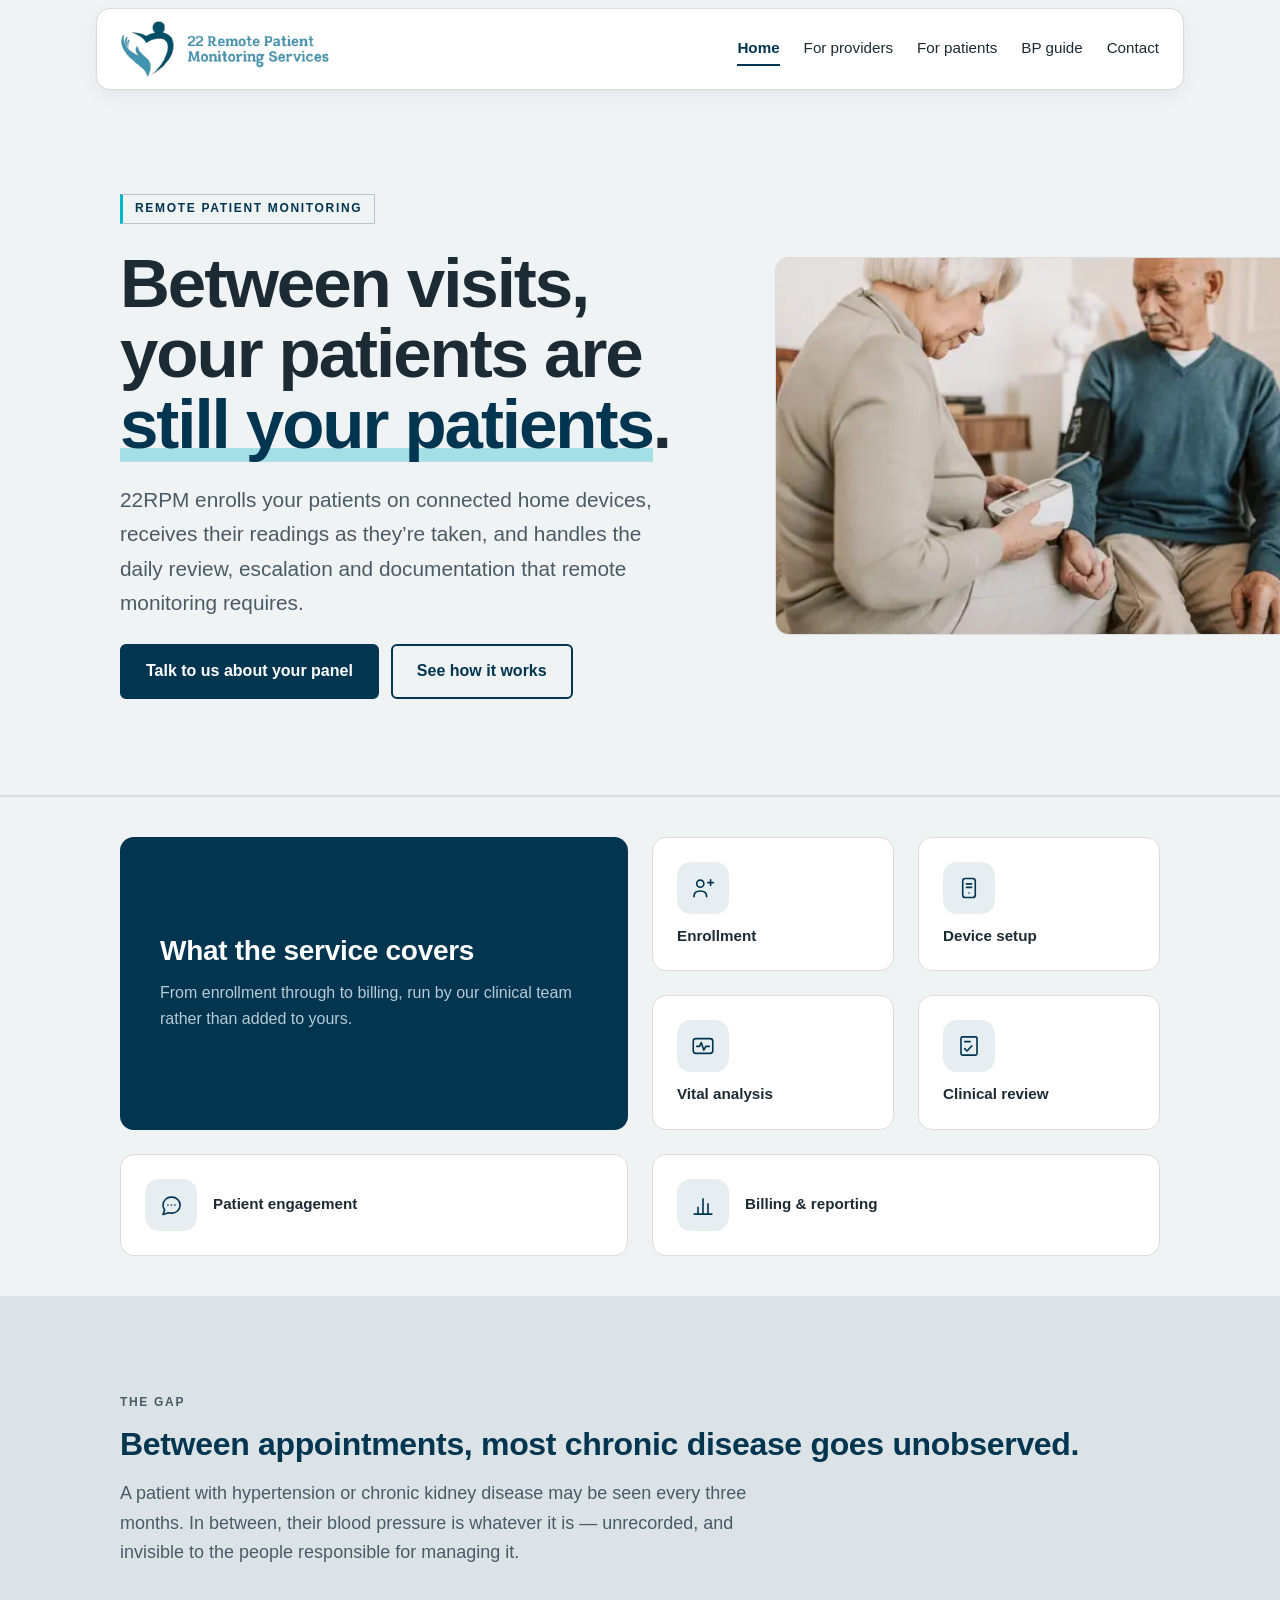
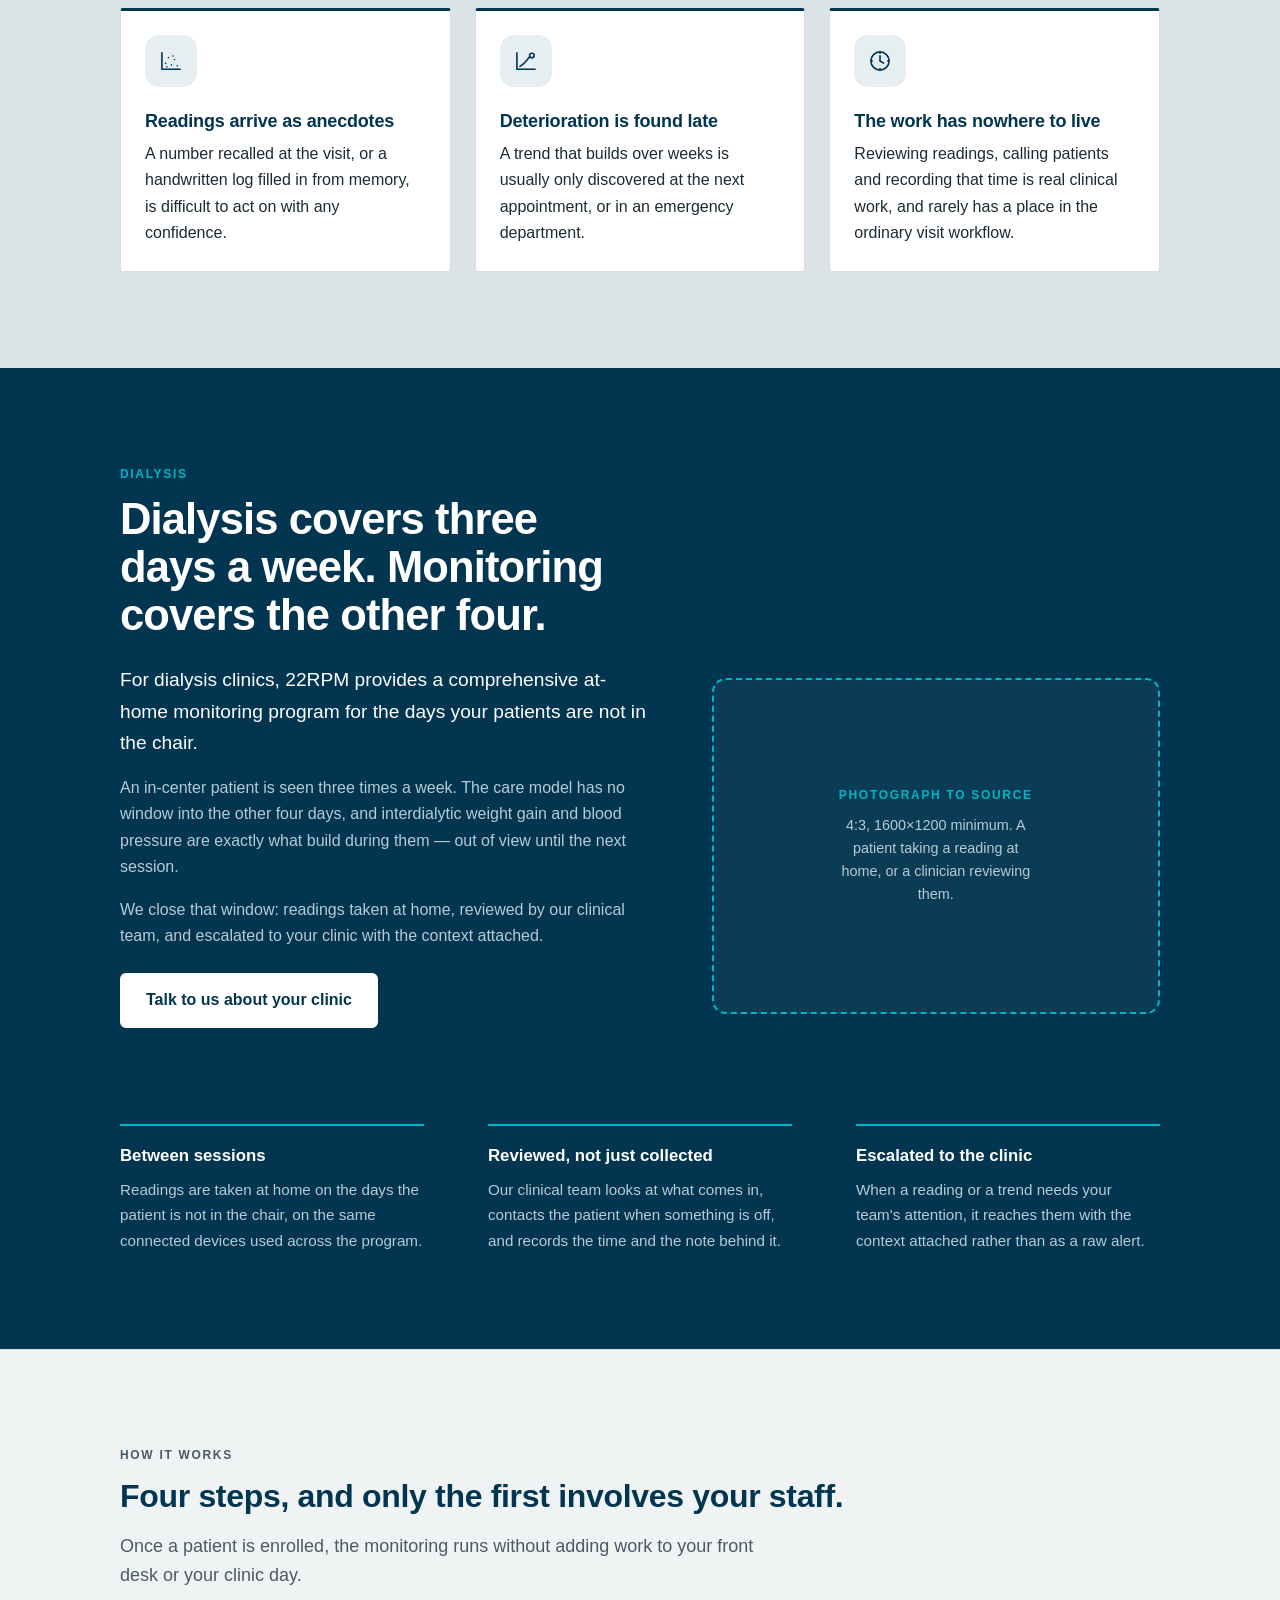
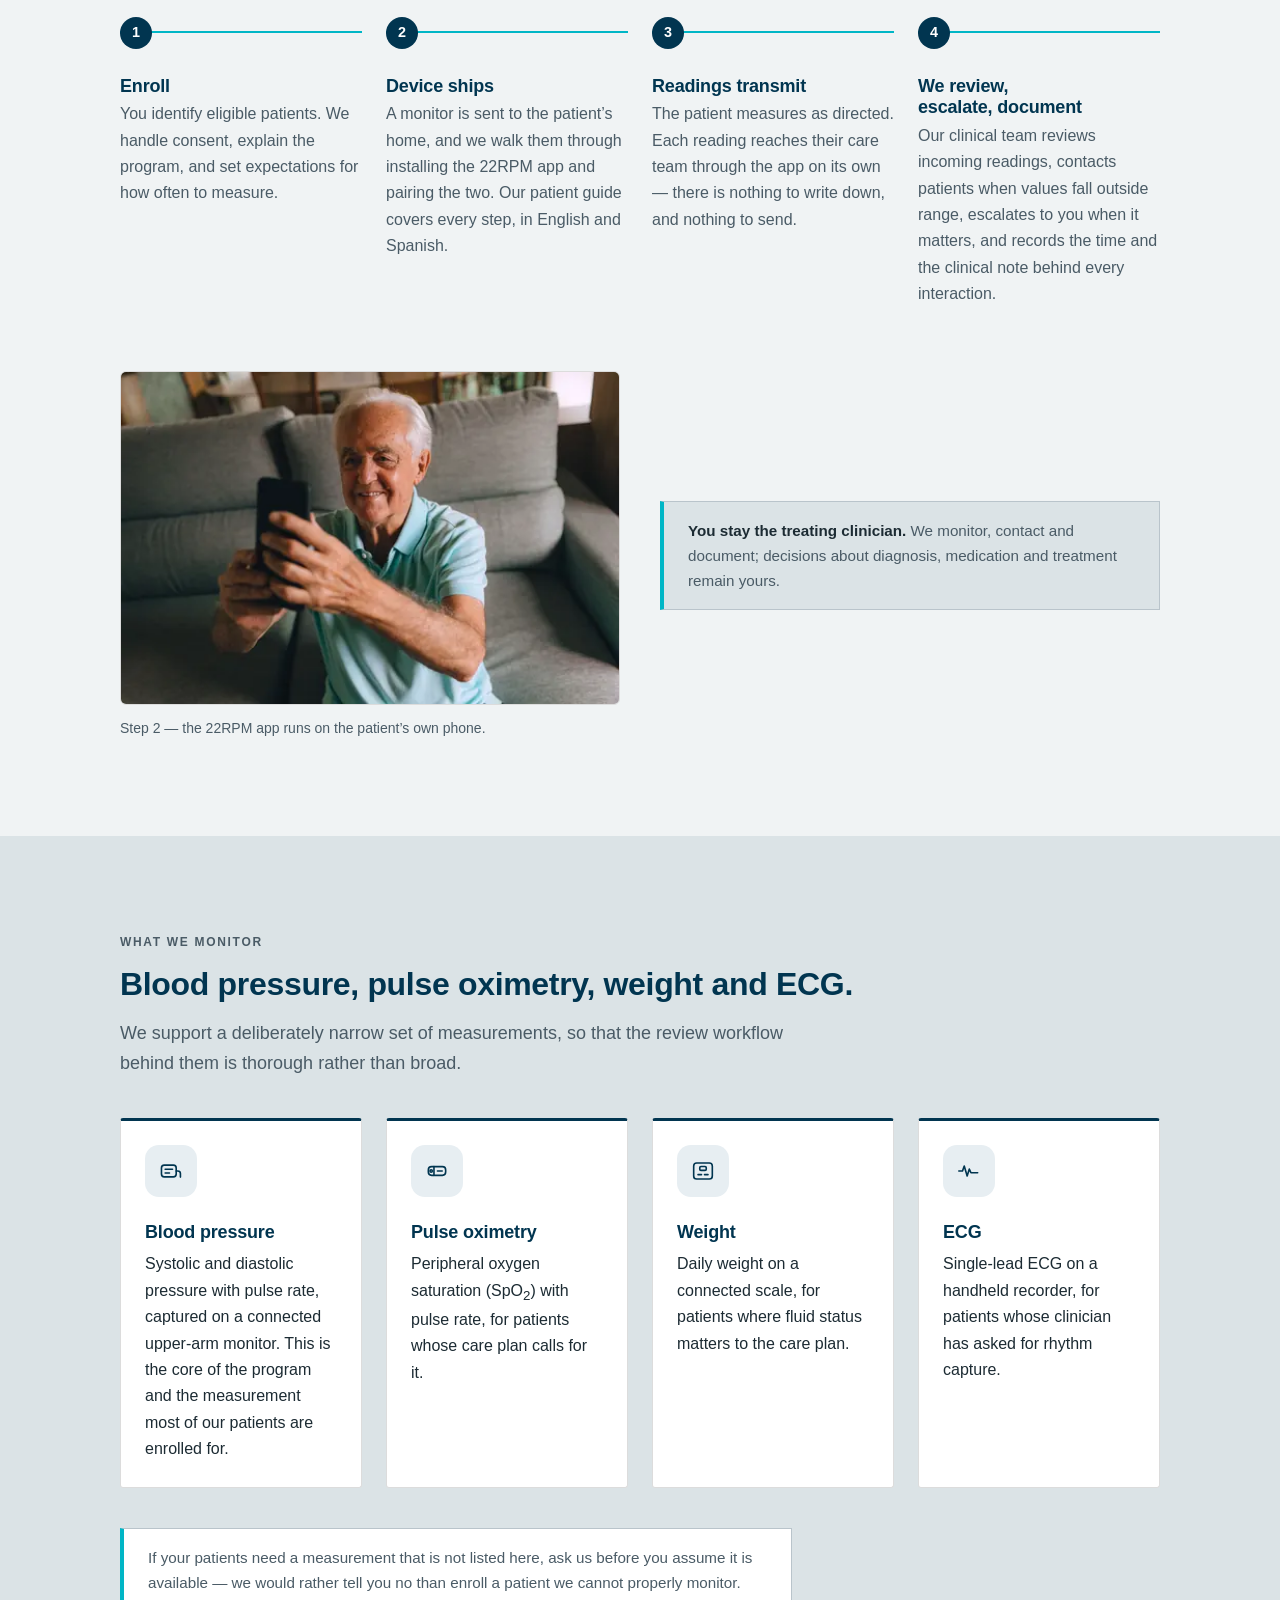
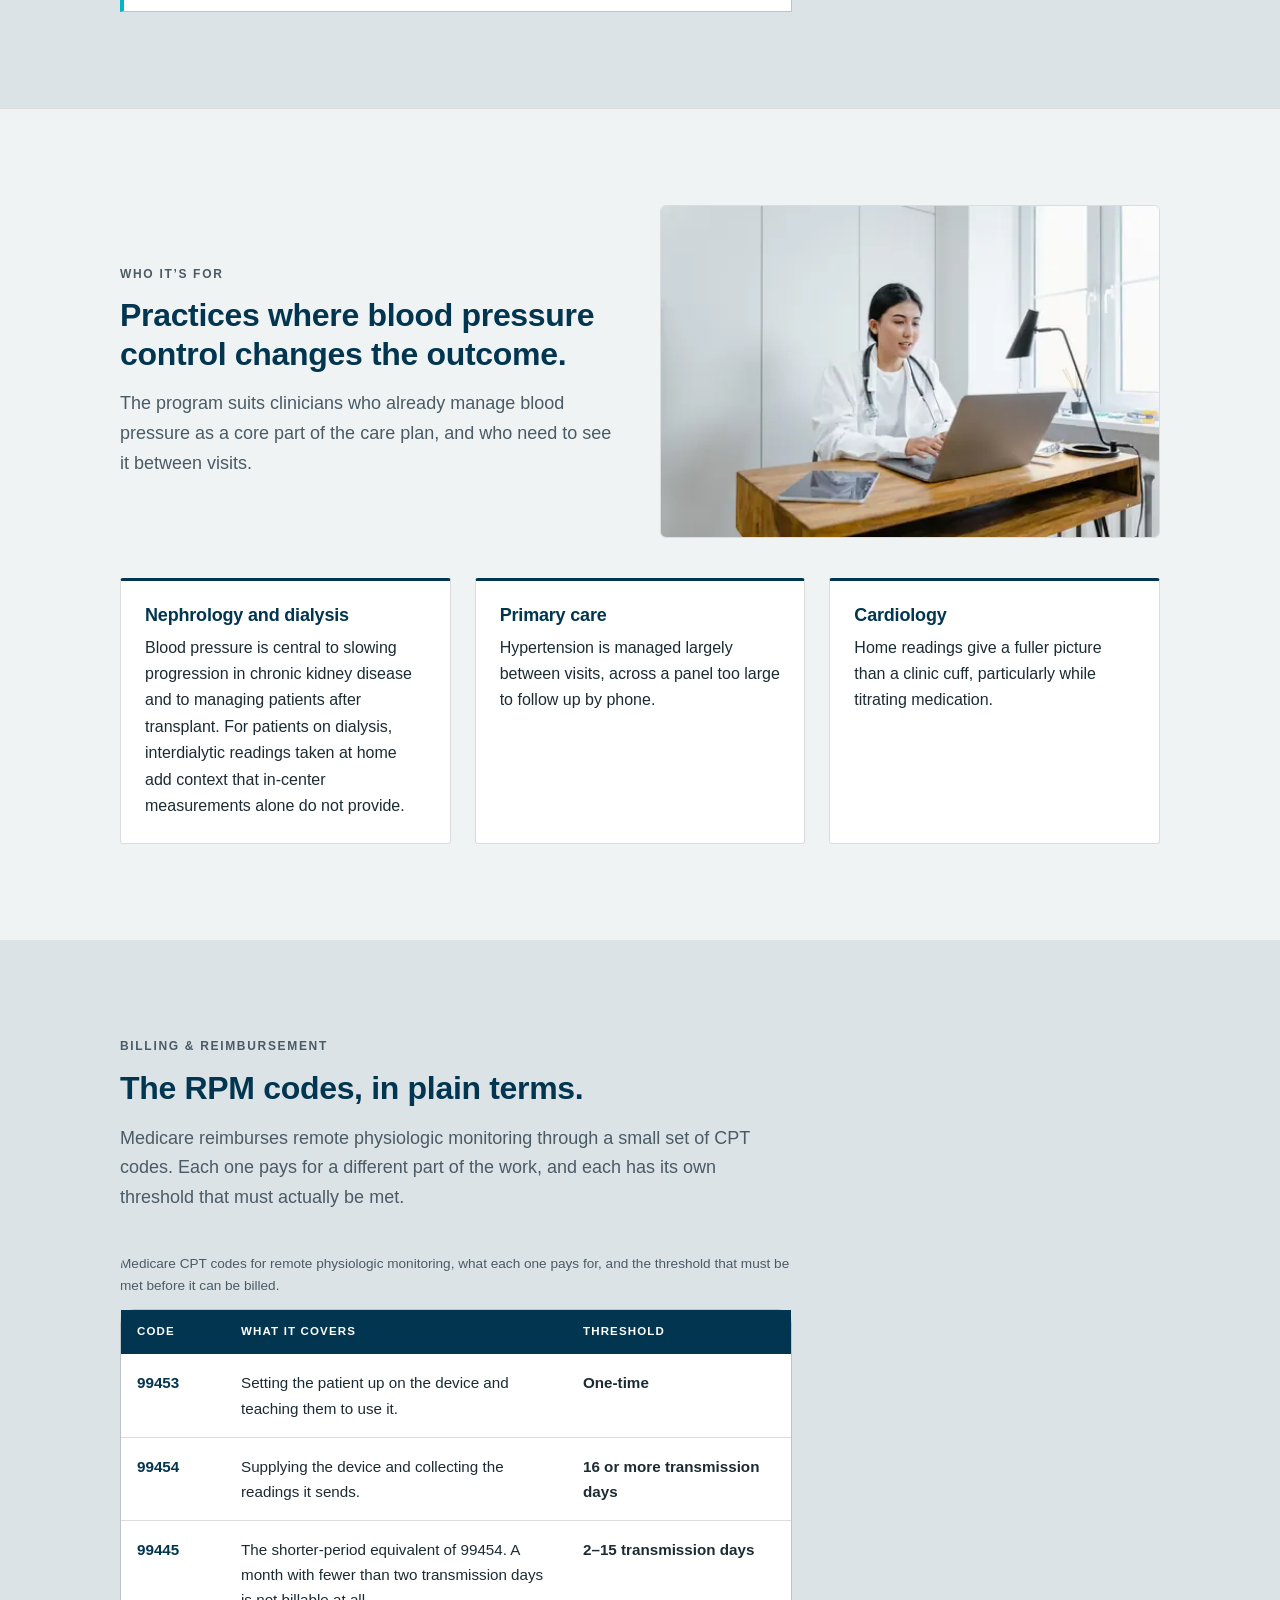
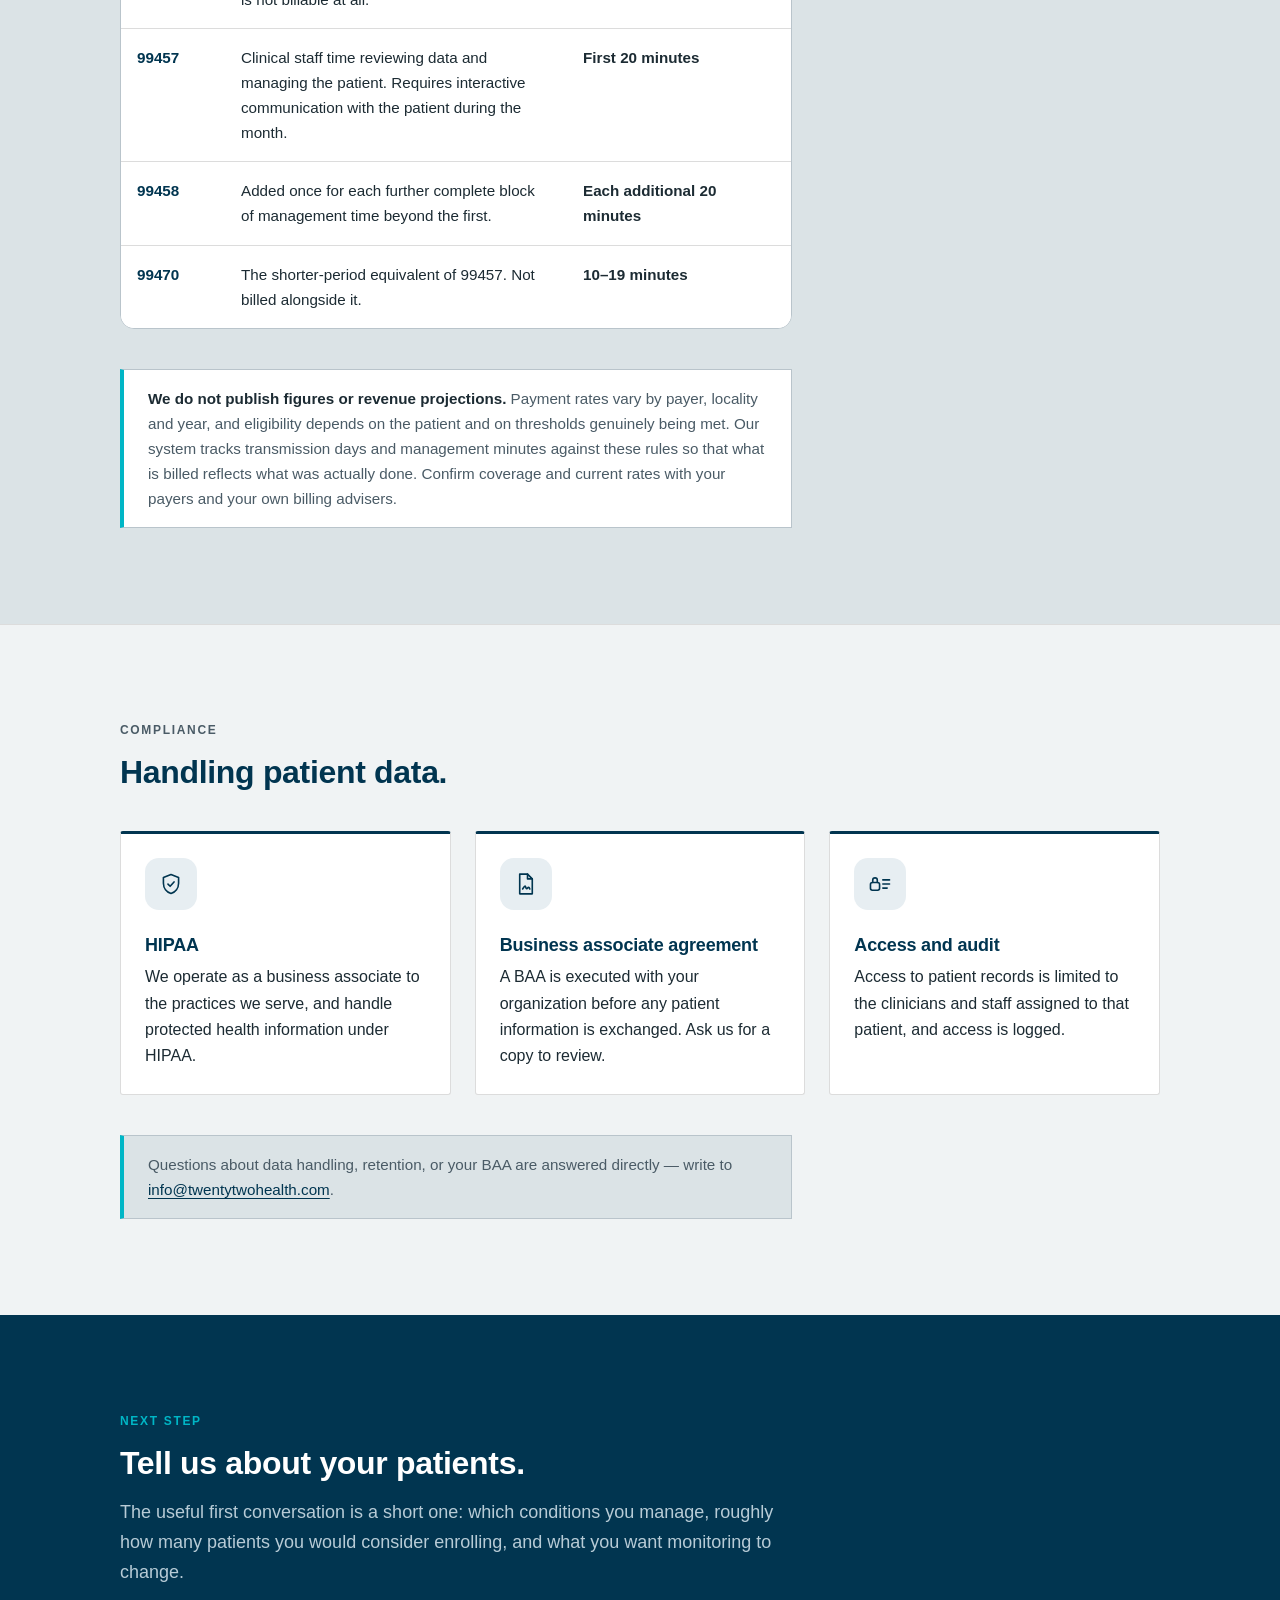
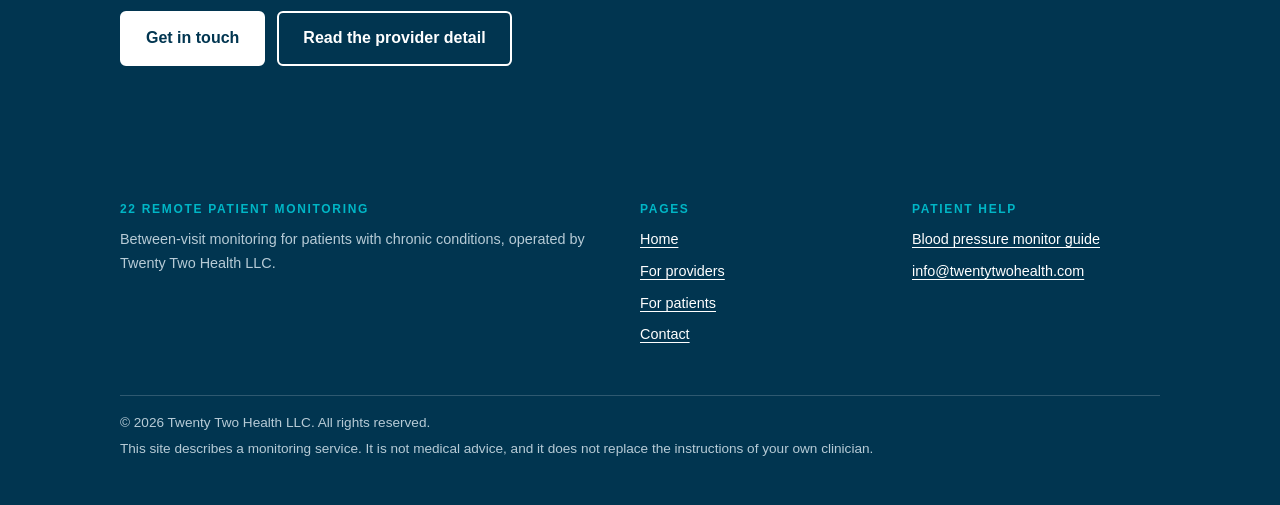
==== index.html @ 0a4fd10e "New hero, highlighted phrase, dialysis section, billing table outline" ====
<!doctype html>
<html lang="en">
  <head>
    <meta charset="utf-8" />
    <meta name="viewport" content="width=device-width, initial-scale=1" />
    <title>22 Remote Patient Monitoring — Between-visit monitoring for chronic conditions</title>
    <meta
      name="description"
      content="Between-visit blood pressure and pulse oximetry monitoring for patients with chronic conditions, with a clinical team that reviews, escalates and documents."
    />
    <link rel="canonical" href="https://twentytwohealth.com/" />

    <meta property="og:type" content="website" />
    <meta property="og:site_name" content="22 Remote Patient Monitoring" />
    <meta property="og:title" content="22 Remote Patient Monitoring" />
    <meta
      property="og:description"
      content="Between-visit monitoring for patients with chronic conditions — connected devices, automatic transmission, and a clinical team that reviews, escalates and documents."
    />
    <meta property="og:url" content="https://twentytwohealth.com/" />
    <meta property="og:image" content="https://twentytwohealth.com/assets/og-image.png" />
    <meta property="og:image:width" content="1200" />
    <meta property="og:image:height" content="630" />
    <meta
      property="og:image:alt"
      content="22 Remote Patient Monitoring Services logo: a heart formed by an open hand and a human figure."
    />
    <meta name="twitter:card" content="summary_large_image" />

    <link rel="icon" href="/assets/favicon.ico" sizes="any" />
    <link rel="icon" type="image/png" href="/assets/favicon-32.png" sizes="32x32" />
    <link rel="apple-touch-icon" href="/assets/favicon-180.png" />
    <link rel="stylesheet" href="/assets/brand.css" />
    <link rel="stylesheet" href="/assets/site.css?v=16" />
  </head>
  <body>
    <a class="skip-link" href="#main">Skip to main content</a>

    <header class="site-header">
      <div class="container site-header__inner">
        <a class="site-logo" href="/">
          <img
            src="/assets/logo-lockup.png"
            width="563"
            height="151"
            alt="22 Remote Patient Monitoring Services"
          />
        </a>
        <button class="nav-toggle" type="button" aria-expanded="false"
                aria-controls="site-nav">
          <span class="nav-toggle__bars" aria-hidden="true"></span>
          <span>Menu</span>
        </button>
        <nav class="site-nav" id="site-nav" aria-label="Primary">
          <ul>
            <li><a href="/" aria-current="page">Home</a></li>
            <li><a href="/for-providers.html">For providers</a></li>
            <li><a href="/for-patients.html">For patients</a></li>
            <li><a href="/bp-guide/">BP guide</a></li>
            <li><a href="/contact.html">Contact</a></li>
          </ul>
        </nav>
      </div>
    </header>

    <main id="main">
      <!-- 1 — HERO -->
      <section class="hero">
        <div class="container">
          <div class="band band--text-first">
            <div class="band__body">
              <p class="hero__eyebrow">Remote patient monitoring</p>
              <h1>
                Between visits, your patients are
                <span class="hl">still your patients</span>.
              </h1>
              <p class="hero__lede">
                22RPM enrolls your patients on connected home devices, receives their
                readings as they&rsquo;re taken, and handles the daily review,
                escalation and documentation that remote monitoring requires.
              </p>
              <div class="btn-row">
                <a class="btn btn--primary" href="/contact.html">Talk to us about your panel</a>
                <a class="btn btn--secondary" href="/for-providers.html">See how it works</a>
              </div>
            </div>
            <figure class="band__media">
              <picture>
                <source
                  type="image/webp"
                  sizes="(min-width: 52em) 30rem, 92vw"
                  srcset="
                    /assets/img/hero-480.webp   480w,
                    /assets/img/hero-720.webp   720w,
                    /assets/img/hero-960.webp   960w,
                    /assets/img/hero-1280.webp 1280w
                  "
                />
                <img
                  src="/assets/img/hero-960.jpg"
                  sizes="(min-width: 52em) 30rem, 92vw"
                  srcset="
                    /assets/img/hero-480.jpg   480w,
                    /assets/img/hero-720.jpg   720w,
                    /assets/img/hero-960.jpg   960w,
                    /assets/img/hero-1280.jpg 1280w
                  "
                  width="1280"
                  height="853"
                  fetchpriority="high"
                  decoding="async"
                  alt="An older woman sits beside an older man in their living room, holding a digital blood pressure monitor and reading the display while he wears the inflated cuff on his upper arm."
                />
              </picture>
            </figure>
          </div>
        </div>
      </section>


      <!-- 1b — WHAT THE SERVICE COVERS -->
      <section class="section section--tight" aria-labelledby="cap-h">
        <div class="container">
          <ul class="feature-grid">
            <li class="feature-panel">
              <h2 id="cap-h">What the service covers</h2>
              <p>
                From enrollment through to billing, run by our clinical team
                rather than added to yours.
              </p>
            </li>
            <li>
              <div class="cap-tile">
                <svg viewBox="0 0 24 24" fill="none" stroke="currentColor"
                     stroke-width="1.5" stroke-linecap="round"
                     stroke-linejoin="round" aria-hidden="true" focusable="false">
                  <circle cx="9.5" cy="8" r="3.3"/><path d="M3.6 20c0-3.4 2.6-5.2 5.9-5.2s5.9 1.8 5.9 5.2"/><path d="M19 4.4v5.2M16.4 7h5.2"/>
                </svg>
                <span>Enrollment</span>
              </div>
            </li>
            <li>
              <div class="cap-tile">
                <svg viewBox="0 0 24 24" fill="none" stroke="currentColor"
                     stroke-width="1.5" stroke-linecap="round"
                     stroke-linejoin="round" aria-hidden="true" focusable="false">
                  <rect x="6.2" y="3.2" width="11.6" height="17.6" rx="2.4"/><path d="M9.6 8.2h4.8M9.6 11.4h4.8"/><path d="M12 16.6h.01"/>
                </svg>
                <span>Device setup</span>
              </div>
            </li>
            <li>
              <div class="cap-tile">
                <svg viewBox="0 0 24 24" fill="none" stroke="currentColor"
                     stroke-width="1.5" stroke-linecap="round"
                     stroke-linejoin="round" aria-hidden="true" focusable="false">
                  <rect x="3" y="5.2" width="18" height="13.6" rx="2.4"/><path d="M6.2 12.4h2.5l1.7-3.6 2.3 7 1.9-3.4h3.2"/>
                </svg>
                <span>Vital analysis</span>
              </div>
            </li>
            <li>
              <div class="cap-tile">
                <svg viewBox="0 0 24 24" fill="none" stroke="currentColor"
                     stroke-width="1.5" stroke-linecap="round"
                     stroke-linejoin="round" aria-hidden="true" focusable="false">
                  <path d="M6 3.6h12a1.4 1.4 0 0 1 1.4 1.4v14a1.4 1.4 0 0 1-1.4 1.4H6a1.4 1.4 0 0 1-1.4-1.4V5A1.4 1.4 0 0 1 6 3.6z"/><path d="M8 8h5"/><path d="M8 14.4l2.2 2.2 4.4-4.8"/>
                </svg>
                <span>Clinical review</span>
              </div>
            </li>
            <li>
              <div class="cap-tile">
                <svg viewBox="0 0 24 24" fill="none" stroke="currentColor"
                     stroke-width="1.5" stroke-linecap="round"
                     stroke-linejoin="round" aria-hidden="true" focusable="false">
                  <path d="M20.4 12.1a7.5 7.5 0 0 1-8 7.4 8.3 8.3 0 0 1-2.5-.4L4.6 20.8l1.5-4.3a7.2 7.2 0 0 1-1.5-4.4 7.5 7.5 0 0 1 8-7.4 7.5 7.5 0 0 1 7.8 7.4z"/><path d="M9.2 12.1h.01M12.4 12.1h.01M15.6 12.1h.01"/>
                </svg>
                <span>Patient engagement</span>
              </div>
            </li>
            <li>
              <div class="cap-tile">
                <svg viewBox="0 0 24 24" fill="none" stroke="currentColor"
                     stroke-width="1.5" stroke-linecap="round"
                     stroke-linejoin="round" aria-hidden="true" focusable="false">
                  <path d="M3.8 20.4h16.4"/><path d="M7.4 20.4v-6.2M12 20.4V6.4M16.6 20.4v-9.4"/>
                </svg>
                <span>Billing &amp; reporting</span>
              </div>
            </li>
          </ul>
        </div>
      </section>

      <!-- 2 — PROBLEM -->
      <section class="section section--sunken">
        <div class="container">
          <p class="section__label">The gap</p>
          <h2>Between appointments, most chronic disease goes unobserved.</h2>
          <p class="lede">
            A patient with hypertension or chronic kidney disease may be seen every
            three months. In between, their blood pressure is whatever it is &mdash;
            unrecorded, and invisible to the people responsible for managing it.
          </p>
          <div class="grid grid--3">
            <div class="card">
              <svg class="card__fig" viewBox="0 0 24 24" fill="none" stroke="currentColor"
                   stroke-width="1.5" stroke-linecap="round" stroke-linejoin="round"
                   aria-hidden="true" focusable="false"><path d="M3.6 4.4v15.2h16.8"/><path d="M7 14.2h.01M9.6 8.8h.01M12.4 15.6h.01M15.2 10.6h.01M17.8 16.4h.01M8.2 17.4h.01M13.8 7.4h.01"/></svg>
              <h3>Readings arrive as anecdotes</h3>
              <p>
                A number recalled at the visit, or a handwritten log filled in from
                memory, is difficult to act on with any confidence.
              </p>
            </div>
            <div class="card">
              <svg class="card__fig" viewBox="0 0 24 24" fill="none" stroke="currentColor"
                   stroke-width="1.5" stroke-linecap="round" stroke-linejoin="round"
                   aria-hidden="true" focusable="false"><path d="M3.6 4.4v15.2h16.8"/><path d="M6.4 16.9l3.1-2.1 3.1-3.3 2.5-3.2"/><circle cx="17.4" cy="6.9" r="2.1"/></svg>
              <h3>Deterioration is found late</h3>
              <p>
                A trend that builds over weeks is usually only discovered at the next
                appointment, or in an emergency department.
              </p>
            </div>
            <div class="card">
              <svg class="card__fig" viewBox="0 0 24 24" fill="none" stroke="currentColor"
                   stroke-width="1.5" stroke-linecap="round" stroke-linejoin="round"
                   aria-hidden="true" focusable="false"><circle cx="12" cy="12" r="8.4"/><path d="M12 7.3V12l3.3 2"/><path d="M12 3.6v1.3M20.4 12h-1.3M12 20.4v-1.3M3.6 12h1.3"/></svg>
              <h3>The work has nowhere to live</h3>
              <p>
                Reviewing readings, calling patients and recording that time is real
                clinical work, and rarely has a place in the ordinary visit workflow.
              </p>
            </div>
          </div>
        </div>
      </section>

      <!-- 2b — DIALYSIS (lead market) -->
      <section class="section section--inverse dialysis" aria-labelledby="dialysis-h">
        <div class="container">
          <p class="section__label">Dialysis</p>
          <h2 id="dialysis-h">Dialysis covers three days a week. Monitoring covers the other four.</h2>

          <div class="dialysis__lead">
            <div>
              <p class="lede">
                For dialysis clinics, 22RPM provides a comprehensive at-home
                monitoring program for the days your patients are not in the chair.
              </p>
              <p>
                An in-center patient is seen three times a week. The care model has
                no window into the other four days, and interdialytic weight gain and
                blood pressure are exactly what build during them &mdash; out of view
                until the next session.
              </p>
              <p>
                We close that window: readings taken at home, reviewed by our clinical
                team, and escalated to your clinic with the context attached.
              </p>
              <div class="btn-row">
                <a class="btn btn--primary" href="/contact.html">Talk to us about your clinic</a>
              </div>
            </div>

            <!-- ================================================================
                 PLACEHOLDER — replace this whole <figure> with the real photo.
                 See the build report for sourcing specs (4:3, 1600x1200 min).
                 Delete the .dialysis__placeholder rule from site.css too.
                 ================================================================ -->
            <figure class="dialysis__media">
              <div class="dialysis__placeholder">
                <strong>Photograph to source</strong>
                <span>
                  4:3, 1600&times;1200 minimum. A patient taking a reading at home,
                  or a clinician reviewing them.
                </span>
              </div>
            </figure>
          </div>

          <ul class="dialysis__points">
            <li>
              <strong>Between sessions</strong>
              <span>
                Readings are taken at home on the days the patient is not in the
                chair, on the same connected devices used across the program.
              </span>
            </li>
            <li>
              <strong>Reviewed, not just collected</strong>
              <span>
                Our clinical team looks at what comes in, contacts the patient when
                something is off, and records the time and the note behind it.
              </span>
            </li>
            <li>
              <strong>Escalated to the clinic</strong>
              <span>
                When a reading or a trend needs your team's attention, it reaches
                them with the context attached rather than as a raw alert.
              </span>
            </li>
          </ul>
        </div>
      </section>

      <!-- 3 — HOW IT WORKS -->
      <section class="section">
        <div class="container">
          <p class="section__label">How it works</p>
          <h2>Four steps, and only the first involves your staff.</h2>
          <p class="lede">
            Once a patient is enrolled, the monitoring runs without adding work to
            your front desk or your clinic day.
          </p>

          <ol class="workflow">
            <li class="workflow__step">
              <span class="workflow__num" aria-hidden="true">1</span>
              <h3>Enroll</h3>
              <p>
                You identify eligible patients. We handle consent, explain the
                program, and set expectations for how often to measure.
              </p>
            </li>
            <li class="workflow__step">
              <span class="workflow__num" aria-hidden="true">2</span>
              <h3>Device ships</h3>
              <p>
                A monitor is sent to the patient&rsquo;s home, and we walk them through
                installing the 22RPM app and pairing the two. Our patient guide covers
                every step, in English and Spanish.
              </p>
            </li>
            <li class="workflow__step">
              <span class="workflow__num" aria-hidden="true">3</span>
              <h3>Readings transmit</h3>
              <p>
                The patient measures as directed. Each reading reaches their care team
                through the app on its own &mdash; there is nothing to write down, and
                nothing to send.
              </p>
            </li>
            <li class="workflow__step">
              <span class="workflow__num" aria-hidden="true">4</span>
              <h3>We review, escalate, document</h3>
              <p>
                Our clinical team reviews incoming readings, contacts patients when
                values fall outside range, escalates to you when it matters, and
                records the time and the clinical note behind every interaction.
              </p>
            </li>
          </ol>

          <div class="band" style="margin-top: var(--space-2xl)">
            <figure class="band__media">
              <picture>
                <source
                  type="image/webp"
                  sizes="(min-width: 52em) 28rem, 92vw"
                  srcset="
                    /assets/img/app-480.webp   480w,
                    /assets/img/app-720.webp   720w,
                    /assets/img/app-960.webp   960w,
                    /assets/img/app-1280.webp 1280w
                  "
                />
                <img
                  src="/assets/img/app-720.jpg"
                  sizes="(min-width: 52em) 28rem, 92vw"
                  srcset="
                    /assets/img/app-480.jpg   480w,
                    /assets/img/app-720.jpg   720w,
                    /assets/img/app-960.jpg   960w,
                    /assets/img/app-1280.jpg 1280w
                  "
                  width="1280"
                  height="853"
                  loading="lazy"
                  decoding="async"
                  alt="An older man sits on a sofa at home, smiling as he holds up his smartphone to check the readings he has just taken."
                />
              </picture>
              <figcaption class="band__caption">
                Step&nbsp;2 &mdash; the 22RPM app runs on the patient&rsquo;s own phone.
              </figcaption>
            </figure>
            <div class="band__body">
              <div class="notice" style="margin-top:0">
                <p>
                  <strong>You stay the treating clinician.</strong> We monitor, contact
                  and document; decisions about diagnosis, medication and treatment
                  remain yours.
                </p>
              </div>
            </div>
          </div>
        </div>
      </section>

      <!-- 4 — WHAT WE MONITOR -->
      <section class="section section--sunken">
        <div class="container">
          <p class="section__label">What we monitor</p>
          <h2>Blood pressure, pulse oximetry, weight and ECG.</h2>
          <p class="lede">
            We support a deliberately narrow set of measurements, so that the review
            workflow behind them is thorough rather than broad.
          </p>
          <div class="grid grid--4">
            <div class="card">
              <svg class="card__icon" viewBox="0 0 24 24" fill="none" stroke="currentColor"
                   stroke-width="1.5" stroke-linecap="round" stroke-linejoin="round"
                   aria-hidden="true" focusable="false"><rect x="3.2" y="6.6" width="13.6" height="10.8" rx="2.6"/><path d="M6.6 10.4h6.8M6.6 13.8h4"/><path d="M16.8 12h1.5a2.4 2.4 0 0 1 2.4 2.4v3.2"/></svg>
              <h3>Blood pressure</h3>
              <p>
                Systolic and diastolic pressure with pulse rate, captured on a
                connected upper-arm monitor. This is the core of the program and the
                measurement most of our patients are enrolled for.
              </p>
            </div>
            <div class="card">
              <svg class="card__icon" viewBox="0 0 24 24" fill="none" stroke="currentColor"
                   stroke-width="1.5" stroke-linecap="round" stroke-linejoin="round"
                   aria-hidden="true" focusable="false"><rect x="4" y="8" width="16" height="8" rx="3"/><path d="M9.2 8v8"/><circle cx="6.6" cy="12" r="1.1"/><path d="M12.4 12h4.4"/></svg>
              <h3>Pulse oximetry</h3>
              <p>
                Peripheral oxygen saturation (SpO<sub>2</sub>) with pulse rate, for
                patients whose care plan calls for it.
              </p>
            </div>
            <div class="card">
              <svg class="card__icon" viewBox="0 0 24 24" fill="none" stroke="currentColor"
                   stroke-width="1.5" stroke-linecap="round" stroke-linejoin="round"
                   aria-hidden="true" focusable="false"><rect x="3.4" y="4.6" width="17.2" height="14.8" rx="2.8"/><rect x="9" y="7.8" width="6" height="3.6" rx="1.1"/><path d="M7.4 15.4h3.2M13.4 15.4h3.2"/></svg>
              <h3>Weight</h3>
              <p>
                Daily weight on a connected scale, for patients where fluid status
                matters to the care plan.
              </p>
            </div>
            <div class="card">
              <svg class="card__icon" viewBox="0 0 24 24" fill="none" stroke="currentColor"
                   stroke-width="1.5" stroke-linecap="round" stroke-linejoin="round"
                   aria-hidden="true" focusable="false"><path d="M2.6 12h3.4l1.6-4.6 2.7 9.2 2-6.4 1.5 3.4h6.2"/></svg>
              <h3>ECG</h3>
              <p>
                Single-lead ECG on a handheld recorder, for patients whose clinician
                has asked for rhythm capture.
              </p>
            </div>
          </div>
          <div class="notice">
            <p>
              If your patients need a measurement that is not listed here, ask us
              before you assume it is available &mdash; we would rather tell you no
              than enroll a patient we cannot properly monitor.
            </p>
          </div>
        </div>
      </section>

      <!-- 5 — WHO IT'S FOR -->
      <section class="section">
        <div class="container">
          <div class="band band--text-first">
            <div class="band__body">
              <p class="section__label">Who it&rsquo;s for</p>
              <h2>Practices where blood pressure control changes the outcome.</h2>
              <p class="lede" style="margin-bottom:0">
                The program suits clinicians who already manage blood pressure as a
                core part of the care plan, and who need to see it between visits.
              </p>
            </div>
            <figure class="band__media">
              <picture>
                <source
                  type="image/webp"
                  sizes="(min-width: 52em) 28rem, 92vw"
                  srcset="
                    /assets/img/provider-480.webp   480w,
                    /assets/img/provider-720.webp   720w,
                    /assets/img/provider-960.webp   960w,
                    /assets/img/provider-1280.webp 1280w
                  "
                />
                <img
                  src="/assets/img/provider-720.jpg"
                  sizes="(min-width: 52em) 28rem, 92vw"
                  srcset="
                    /assets/img/provider-480.jpg   480w,
                    /assets/img/provider-720.jpg   720w,
                    /assets/img/provider-960.jpg   960w,
                    /assets/img/provider-1280.jpg 1280w
                  "
                  width="1280"
                  height="853"
                  loading="lazy"
                  decoding="async"
                  alt="A clinician in a white coat with a stethoscope around her neck sits at a wooden desk by a window, typing on a laptop with a tablet beside her."
                />
              </picture>
            </figure>
          </div>
          <div class="grid grid--3">
            <div class="card">
              <h3>Nephrology and dialysis</h3>
              <p>
                Blood pressure is central to slowing progression in chronic kidney
                disease and to managing patients after transplant. For patients on
                dialysis, interdialytic readings taken at home add context that
                in-center measurements alone do not provide.
              </p>
            </div>
            <div class="card">
              <h3>Primary care</h3>
              <p>
                Hypertension is managed largely between visits, across a panel too
                large to follow up by phone.
              </p>
            </div>
            <div class="card">
              <h3>Cardiology</h3>
              <p>
                Home readings give a fuller picture than a clinic cuff, particularly
                while titrating medication.
              </p>
            </div>
          </div>
        </div>
      </section>

      <!-- 6 — BILLING -->
      <section class="section section--sunken">
        <div class="container">
          <p class="section__label">Billing &amp; reimbursement</p>
          <h2>The RPM codes, in plain terms.</h2>
          <p class="lede">
            Medicare reimburses remote physiologic monitoring through a small set of
            CPT codes. Each one pays for a different part of the work, and each has
            its own threshold that must actually be met.
          </p>

          <div class="table-scroll" tabindex="0" role="region"
               aria-labelledby="cpt-cap">
            <table class="cpt">
              <caption id="cpt-cap">
                Medicare CPT codes for remote physiologic monitoring, what each one
                pays for, and the threshold that must be met before it can be billed.
              </caption>
              <thead>
                <tr>
                  <th scope="col">Code</th>
                  <th scope="col">What it covers</th>
                  <th scope="col">Threshold</th>
                </tr>
              </thead>
              <tbody>
                <tr>
                  <th scope="row" class="cpt__code">99453</th>
                  <td data-label="What it covers">Setting the patient up on the device and teaching them to use it.</td>
                  <td class="cpt__thr" data-label="Threshold">One-time</td>
                </tr>
                <tr>
                  <th scope="row" class="cpt__code">99454</th>
                  <td data-label="What it covers">Supplying the device and collecting the readings it sends.</td>
                  <td class="cpt__thr" data-label="Threshold">16 or more transmission days</td>
                </tr>
                <tr>
                  <th scope="row" class="cpt__code">99445</th>
                  <td data-label="What it covers">The shorter-period equivalent of 99454. A month with fewer than two transmission days is not billable at all.</td>
                  <td class="cpt__thr" data-label="Threshold">2&ndash;15 transmission days</td>
                </tr>
                <tr>
                  <th scope="row" class="cpt__code">99457</th>
                  <td data-label="What it covers">Clinical staff time reviewing data and managing the patient. Requires interactive communication with the patient during the month.</td>
                  <td class="cpt__thr" data-label="Threshold">First 20 minutes</td>
                </tr>
                <tr>
                  <th scope="row" class="cpt__code">99458</th>
                  <td data-label="What it covers">Added once for each further complete block of management time beyond the first.</td>
                  <td class="cpt__thr" data-label="Threshold">Each additional 20 minutes</td>
                </tr>
                <tr>
                  <th scope="row" class="cpt__code">99470</th>
                  <td data-label="What it covers">The shorter-period equivalent of 99457. Not billed alongside it.</td>
                  <td class="cpt__thr" data-label="Threshold">10&ndash;19 minutes</td>
                </tr>
              </tbody>
            </table>
          </div>
          <p class="table-hint" aria-hidden="true">Scroll the table sideways to see every column.</p>

          <div class="notice">
            <p>
              <strong>We do not publish figures or revenue projections.</strong>
              Payment rates vary by payer, locality and year, and eligibility depends
              on the patient and on thresholds genuinely being met. Our system tracks
              transmission days and management minutes against these rules so that
              what is billed reflects what was actually done. Confirm coverage and
              current rates with your payers and your own billing advisers.
            </p>
          </div>
        </div>
      </section>

      <!-- 7 — COMPLIANCE -->
      <section class="section">
        <div class="container">
          <p class="section__label">Compliance</p>
          <h2>Handling patient data.</h2>
          <div class="grid grid--3">
            <div class="card">
              <svg class="card__icon" viewBox="0 0 24 24" fill="none" stroke="currentColor"
                   stroke-width="1.5" stroke-linecap="round" stroke-linejoin="round"
                   aria-hidden="true" focusable="false"><path d="M12 3.2l7 2.9v5.3c0 4.3-2.9 8.1-7 9.4-4.1-1.3-7-5.1-7-9.4V6.1z"/><path d="M9.2 12.1l2 2 3.6-4"/></svg>
              <h3>HIPAA</h3>
              <p>
                We operate as a business associate to the practices we serve, and
                handle protected health information under HIPAA.
              </p>
            </div>
            <div class="card">
              <svg class="card__icon" viewBox="0 0 24 24" fill="none" stroke="currentColor"
                   stroke-width="1.5" stroke-linecap="round" stroke-linejoin="round"
                   aria-hidden="true" focusable="false"><path d="M6.2 2.9h7.2l4.4 4.4v13.8H6.2z"/><path d="M13.4 2.9v4.4h4.4"/><path d="M8.9 16.6c1.1-1.6 1.8-2.6 2.3-2.6.7 0 .5 2.4 1.3 2.4.6 0 1-1.3 1.9-1.3.5 0 .8.5 1.1 1.5"/></svg>
              <h3>Business associate agreement</h3>
              <p>
                A BAA is executed with your organization before any patient
                information is exchanged. Ask us for a copy to review.
              </p>
            </div>
            <div class="card">
              <svg class="card__icon" viewBox="0 0 24 24" fill="none" stroke="currentColor"
                   stroke-width="1.5" stroke-linecap="round" stroke-linejoin="round"
                   aria-hidden="true" focusable="false"><rect x="3.2" y="10.6" width="8.4" height="7.2" rx="1.8"/><path d="M5.3 10.6V8.4a2.1 2.1 0 0 1 4.2 0v2.2"/><path d="M14.6 8.2h6.2M14.6 12h6.2M14.6 15.8h4"/></svg>
              <h3>Access and audit</h3>
              <p>
                Access to patient records is limited to the clinicians and staff
                assigned to that patient, and access is logged.
              </p>
            </div>
          </div>
          <div class="notice">
            <p>
              Questions about data handling, retention, or your BAA are answered
              directly &mdash; write to
              <a href="mailto:info@twentytwohealth.com">info@twentytwohealth.com</a>.
            </p>
          </div>
        </div>
      </section>

      <!-- 8 — CTA -->
      <section class="section section--inverse">
        <div class="container">
          <p class="section__label">Next step</p>
          <h2>Tell us about your patients.</h2>
          <p class="lede">
            The useful first conversation is a short one: which conditions you manage,
            roughly how many patients you would consider enrolling, and what you want
            monitoring to change.
          </p>
          <div class="btn-row">
            <a class="btn btn--primary" href="/contact.html">Get in touch</a>
            <a class="btn btn--secondary" href="/for-providers.html">Read the provider detail</a>
          </div>
        </div>
      </section>
    </main>

    <footer class="site-footer">
      <div class="container">
        <div class="site-footer__grid">
          <div>
            <h2>22 Remote Patient Monitoring</h2>
            <p>
              Between-visit monitoring for patients with chronic conditions, operated
              by Twenty Two Health LLC.
            </p>
          </div>
          <div>
            <h2>Pages</h2>
            <ul>
              <li><a href="/">Home</a></li>
              <li><a href="/for-providers.html">For providers</a></li>
              <li><a href="/for-patients.html">For patients</a></li>
              <li><a href="/contact.html">Contact</a></li>
            </ul>
          </div>
          <div>
            <h2>Patient help</h2>
            <ul>
              <li><a href="/bp-guide/">Blood pressure monitor guide</a></li>
              <li><a href="mailto:info@twentytwohealth.com">info@twentytwohealth.com</a></li>
            </ul>
          </div>
        </div>
        <div class="site-footer__legal">
          <p>&copy; 2026 Twenty Two Health LLC. All rights reserved.</p>
          <p>
            This site describes a monitoring service. It is not medical advice, and it
            does not replace the instructions of your own clinician.
          </p>
        </div>
      </div>
    </footer>
    <script src="/assets/site.js?v=16" defer></script>
  </body>
</html>
---- assets/brand.css ----
/* ==========================================================================
   22 Remote Patient Monitoring — brand tokens
   --------------------------------------------------------------------------
   SOURCE OF TRUTH: repo 22rpm/rpm-dashboard-v1.0
     - tailwind.config.js  -> theme.extend.colors
     - src/index.css       -> @theme block (identical values)
   Both files agree exactly; the values below are copied verbatim.

   This file is consumed by the marketing site and is intended to be adopted
   by /bp-guide/ so both surfaces share one palette.
   ========================================================================== */

:root {
  /* ---- Core palette (verbatim from the dashboard) ---- */
  --brand-primary: #013550;
  --brand-accent: #00b6c6;
  --brand-dark-grey: #2f2f2f;
  --brand-light-grey: #dcdcdc;
  --brand-off-white: #efefef;
  --brand-black: #000000;

  /* ---- Dark-surface tokens (dashboard dark mode; kept for parity) ---- */
  --brand-dark-bg: #0a0f12;
  --brand-dark-inner: #1a2226;
  --brand-dark-text: #ffffff;
  --brand-light-bg: #ffffff;

  /* ---- Logo ink, sampled from the artwork ----
     NOTE: the logo PNG is NOT drawn in the palette colours above. These are
     recorded for reference only; per decision 2026-08-22 the palette tokens
     are authoritative for all site chrome and the logo stands as its own
     artifact. Do not use these for UI. */
  --logo-ink-dark: #014e68;
  --logo-ink-light: #4192b0;

  /* ---- Derived tints of --brand-primary (mixed with white) ---- */
  --brand-primary-900: #012638;
  --brand-primary-700: #013550;
  --brand-primary-500: #1c5470;
  --brand-primary-200: #cfdde5;
  --brand-primary-100: #e7eef2;

  /* ---- Semantic roles ----
     Measured contrast (WCAG 2.1 relative luminance), on --surface #ffffff:
       --text            #1c2b33  14.56:1  AAA all sizes
       --text-muted      #4a5b66   7.05:1  AAA all sizes
       --brand-primary   #013550  12.91:1  AAA all sizes
     On --surface-sunken #efefef: text 12.66:1, muted 6.13:1 (AA), primary 11.23:1.
     On --surface-inverse #013550: white 12.91:1, --text-on-inverse-muted 7.70:1,
       --brand-accent 5.23:1 (AA normal, AAA large) — accent IS legible as text
       here, and only here.

     --brand-accent (#00b6c6) is 2.47:1 on white: it MUST NOT carry text on a
     light surface, and cannot serve as a focus indicator there either
     (WCAG 1.4.11 requires 3:1). On light surfaces it is limited to rules,
     icon strokes and diagram accents that are never the sole carrier of
     meaning. */
  --surface: #ffffff;
  --surface-sunken: var(--brand-off-white);
  --surface-inverse: var(--brand-primary);
  --border: var(--brand-light-grey);
  --border-strong: #b9c4cb;
  --text: #1c2b33;
  --text-muted: #4a5b66;
  --text-inverse: #ffffff;
  --text-on-inverse-muted: #b7cbd6; /* 7.70:1 on --brand-primary */

  /* Focus indicators. --focus-ring is 12.91:1 on white and 8.23:1 on offWhite,
     clearing 1.4.11 on both; --focus-ring-inverse is for dark sections. */
  --focus-ring: var(--brand-primary);
  --focus-ring-inverse: #ffffff;

  /* ---- Typography: single system stack, no webfont, no network request ----
     The dashboard's tailwind.config.js declares "Product Sans", which is
     proprietary to Google and not licensable for this site; the app actually
     renders Roboto. Neither is used here. */
  --font-sans: -apple-system, BlinkMacSystemFont, "Segoe UI", Roboto,
    "Helvetica Neue", Arial, sans-serif;

  /* ---- Spacing scale ---- */
  --space-2xs: 0.25rem;
  --space-xs: 0.5rem;
  --space-sm: 0.75rem;
  --space-md: 1rem;
  --space-lg: 1.5rem;
  --space-xl: 2.5rem;
  --space-2xl: 4rem;
  --space-3xl: 6rem;

  /* ---- Measure & radii ---- */
  --measure: 42rem;
  --container: 68rem;
  --radius-sm: 3px;
  --radius-md: 6px;
}
---- assets/site.css ----
/* ==========================================================================
   22 Remote Patient Monitoring — shared stylesheet
   Mobile-first. No build step, no framework, no webfont.
   Depends on brand.css for all colour and type tokens.
   ========================================================================== */

*,
*::before,
*::after {
  box-sizing: border-box;
}

/* Height of the sticky masthead in its scrolled/compact state, measured at
   63px in Chrome at both 1280px and 375px (the mobile nav collapses to one
   row, so the two agree). Anchor targets are offset by it plus a little air
   so a jumped-to heading never lands underneath the header. */
:root {
  /* Page wash and band, both desaturated tints of --brand-primary over white
     (6% and 14%) rather than new hues. Measured against the inks that sit on
     them — on the wash: --text 13.05:1, --text-muted 6.32:1, --brand-primary
     11.58:1; on the band: 11.19:1, 5.42:1, 9.93:1. All clear AA. White cards
     lift off the wash at 1.12:1 and off the band at 1.30:1, helped by their
     existing border.

     These live in site.css, not brand.css, so brand.css stays byte-identical
     to the copy /bp-guide/ consumes. */
  --page: #f0f3f4;
  --surface-sunken: #dbe3e6;
  /* brand accent at 32% over the page wash */
  --hl-tone: #a3dfe5;

  /* Measured in Chrome at both 1280px and 375px: the sticky wrapper is 98px
     at rest and 72px once compact (56px panel inside an 8px gutter). */
  --header-h-stuck: 72px;
  --anchor-offset: calc(var(--header-h-stuck) + 0.75rem);
}
html {
  scroll-padding-top: var(--anchor-offset);
}
:where([id]) {
  scroll-margin-top: var(--anchor-offset);
}

html {
  -webkit-text-size-adjust: 100%;
}

body {
  margin: 0;
  font-family: var(--font-sans);
  font-size: 1rem;
  line-height: 1.65;
  color: var(--text);
  background: var(--page);
  -webkit-font-smoothing: antialiased;
  -moz-osx-font-smoothing: grayscale;
}

img {
  max-width: 100%;
  height: auto;
  display: block;
}

h1,
h2,
h3,
h4 {
  color: var(--brand-primary);
  line-height: 1.2;
  letter-spacing: -0.01em;
  margin: 0 0 var(--space-md);
  font-weight: 600;
  text-wrap: balance;
}

h1 {
  font-size: clamp(1.85rem, 5.2vw, 2.9rem);
  letter-spacing: -0.02em;
}
/* The hero headline carries the page, so it scales further than other h1s and
   sets tighter. clamp() keeps it sane from 375px up. */
.hero h1 {
  font-size: clamp(2.2rem, 5.4vw, 4.4rem);
  line-height: 1.02;
  letter-spacing: -0.03em;
  margin-bottom: var(--space-lg);
  /* Base ink is the near-black --text; only the highlighted span carries
     --brand-primary, so the two are told apart by the underline rather than
     by hue alone (they are close in value: 13.05:1 and 11.58:1 on the wash). */
  color: var(--text);
  text-wrap: balance;
}

/* Highlighted phrase in the hero headline.
   Measured: #013550 on the page wash 11.58:1, and 8.76:1 where glyphs overlap
   the underline tone (#a3dfe5, the brand accent at 32% over the wash). The
   underline itself is 1.32:1 against the wash — soft, but it is decoration,
   not a carrier of meaning.

   Drawn with a background gradient rather than text-decoration or box-shadow
   so thickness and vertical position are both controllable, and with
   box-decoration-break: clone so a wrapped phrase paints an underline under
   every line fragment instead of one stretched box. */
.hero h1 .hl {
  color: var(--brand-primary);
  background-image: linear-gradient(var(--hl-tone), var(--hl-tone));
  background-repeat: no-repeat;
  background-size: 100% 0.2em;
  background-position: 0 0.92em;
  -webkit-box-decoration-break: clone;
  box-decoration-break: clone;
}
h2 {
  font-size: clamp(1.4rem, 3.6vw, 2rem);
}
h3 {
  font-size: 1.125rem;
}

p {
  margin: 0 0 var(--space-md);
  max-width: var(--measure);
}

a {
  color: var(--brand-primary);
  text-underline-offset: 0.18em;
  text-decoration-thickness: 1px;
}
a:hover {
  text-decoration-thickness: 2px;
}

ul,
ol {
  max-width: var(--measure);
  padding-left: 1.15rem;
}
li {
  margin-bottom: var(--space-xs);
}

/* Visible, high-contrast focus for every interactive element ------------- */
a:focus-visible,
button:focus-visible,
input:focus-visible,
textarea:focus-visible,
select:focus-visible,
summary:focus-visible {
  outline: 3px solid var(--focus-ring);
  outline-offset: 2px;
  border-radius: var(--radius-sm);
}
.section--inverse a:focus-visible,
.site-footer a:focus-visible {
  outline-color: var(--focus-ring-inverse);
}

.skip-link {
  position: absolute;
  left: -9999px;
  top: 0;
  background: var(--brand-primary);
  color: var(--text-inverse);
  padding: var(--space-sm) var(--space-md);
  z-index: 200;
}
.skip-link:focus {
  left: var(--space-md);
  top: var(--space-md);
}

.container {
  width: 100%;
  max-width: var(--container);
  margin-inline: auto;
  padding-inline: var(--space-md);
}

@media (min-width: 40em) {
  .container {
    padding-inline: var(--space-lg);
  }
}

/* ---------------------------------------------------------------- header */

/* Sticky masthead.
   Solid --surface rather than translucent. Measured first: nav ink #1c2b33
   over an 80%-white header sitting on the worst content that actually passes
   underneath (the #013550 inverse CTA and footer, and the hero photo's
   shadows) still clears 9.83:1, so translucency would have been legible —
   it is declined for robustness, not contrast. Solid needs no backdrop-filter
   support and costs nothing to composite on a phone. */
/* The sticky element is a transparent gutter painted in the page wash; the
   white rounded panel sits inset within it. Painting the gutter rather than
   leaving it clear means content scrolling past disappears cleanly above the
   panel instead of sliding through the gap. */
.site-header {
  position: sticky;
  top: 0;
  z-index: 50;
  background: var(--page);
  padding: var(--space-xs) var(--space-md);

  /* The compact-on-scroll geometry rides on inherited custom properties
     rather than descendant selectors, so the children each keep one simple
     rule and the whole header resizes by re-declaring two values below. */
  --hdr-pad: var(--space-sm);
  --hdr-logo: 208px;
}
/* Set by site.js once the page has scrolled past the top. */
.site-header.is-stuck {
  --hdr-pad: var(--space-2xs);
  --hdr-logo: 170px;
}

/* The panel itself. .container already gives it max-width, auto margins and
   inline padding; this adds the surface, the radius and the lift. */
.site-header__inner {
  background: var(--surface);
  border: 1px solid var(--border);
  border-radius: 14px;
  box-shadow: 0 1px 2px rgba(1, 53, 80, 0.04), 0 6px 18px rgba(1, 53, 80, 0.05);
  transition: box-shadow 0.18s ease, padding-block 0.18s ease;
}
/* Deepen once scrolled so the panel reads as a layer above the content. */
.site-header.is-stuck .site-header__inner {
  box-shadow: 0 2px 4px rgba(1, 53, 80, 0.08), 0 10px 28px rgba(1, 53, 80, 0.10);
}

.site-header__inner {
  display: flex;
  align-items: center;
  justify-content: space-between;
  gap: var(--space-md);
  padding-block: var(--hdr-pad);
  flex-wrap: wrap;
  /* The global prefers-reduced-motion block collapses every transition to
     0.01ms, so this snaps rather than animates when reduced motion is set. */
  transition: padding-block 0.18s ease;
}

.site-logo {
  display: inline-flex;
  align-items: center;
  text-decoration: none;
  flex-shrink: 0;
}
/* Source artwork is 563px wide; capped at 208px so it stays sharp on 2x,
   narrowing to 170px once the header is stuck. */
.site-logo img {
  width: var(--hdr-logo);
  max-width: 52vw;
  transition: width 0.18s ease;
}

.site-nav ul {
  list-style: none;
  display: flex;
  flex-wrap: wrap;
  gap: var(--space-xs) var(--space-lg);
  margin: 0;
  padding: 0;
}
.site-nav li {
  margin: 0;
}
.site-nav a {
  display: inline-block;
  padding-block: var(--space-2xs);
  text-decoration: none;
  font-size: 0.95rem;
  color: var(--text);
  border-bottom: 2px solid transparent;
}
.site-nav a:hover {
  border-bottom-color: var(--brand-accent);
}
.site-nav a[aria-current="page"] {
  color: var(--brand-primary);
  font-weight: 600;
  border-bottom-color: var(--brand-primary);
}

/* ------------------------------------------------- mobile nav disclosure */
/* Without JS the nav stays exactly as it was — visible, wrapping, reachable.
   The collapse is scoped to .js so a script failure can never hide the
   navigation. */

.nav-toggle {
  display: none;
  align-items: center;
  gap: var(--space-xs);
  padding: var(--space-xs) var(--space-sm);
  font: inherit;
  font-size: 0.9rem;
  font-weight: 600;
  color: var(--brand-primary);
  background: var(--surface);
  border: 1px solid var(--border-strong);
  border-radius: var(--radius-sm);
  cursor: pointer;
}
.nav-toggle__bars,
.nav-toggle__bars::before,
.nav-toggle__bars::after {
  display: block;
  width: 17px;
  height: 2px;
  background: currentColor;
  border-radius: 2px;
}
.nav-toggle__bars {
  position: relative;
}
.nav-toggle__bars::before,
.nav-toggle__bars::after {
  content: "";
  position: absolute;
  left: 0;
}
.nav-toggle__bars::before {
  top: -5px;
}
.nav-toggle__bars::after {
  top: 5px;
}

@media (max-width: 39.99em) {
  /* Logo left, menu button right — one compact row. */
  .site-header__inner {
    justify-content: space-between;
    flex-wrap: wrap;
  }
  .js .nav-toggle {
    display: inline-flex;
  }
  /* Collapsed by default; the button reveals it as a full-width panel. */
  .js .site-nav {
    display: none;
    flex-basis: 100%;
  }
  .js .site-nav[data-open="true"] {
    display: block;
    border-top: 1px solid var(--border);
    margin-top: var(--space-xs);
    padding-top: var(--space-xs);
    /* The header is sticky, so an open panel must never grow taller than the
       screen — matters most in landscape, where the viewport is ~375px tall. */
    max-height: calc(100vh - 7rem);
    overflow-y: auto;
    overscroll-behavior: contain;
  }
  .js .site-nav[data-open="true"] ul {
    flex-direction: column;
    gap: 0;
  }
  .js .site-nav[data-open="true"] a {
    display: block;
    padding: var(--space-sm) var(--space-2xs);
    border-bottom: 0;
    border-left: 3px solid transparent;
    padding-left: var(--space-sm);
  }
  .js .site-nav[data-open="true"] a[aria-current="page"] {
    border-left-color: var(--brand-primary);
    background: var(--brand-primary-100);
  }
  /* No-JS fallback keeps the old centred, wrapping treatment. */
  html:not(.js) .site-header__inner {
    justify-content: center;
    text-align: center;
  }
  html:not(.js) .site-nav ul {
    justify-content: center;
    gap: var(--space-xs) var(--space-md);
  }
}

/* --------------------------------------------------------------- section */

.section {
  padding-block: var(--space-2xl);
  border-top: 1px solid var(--border);
}
.section:first-of-type {
  border-top: 0;
}
.section--sunken {
  background: var(--surface-sunken);
  border-top-color: transparent;
}
.section--inverse {
  background: var(--surface-inverse);
  color: var(--text-inverse);
  border-top-color: transparent;
}
.section--inverse h2,
.section--inverse h3 {
  color: var(--text-inverse);
}
.section--inverse p {
  color: var(--text-on-inverse-muted);
}
.section--inverse a {
  color: var(--text-inverse);
}

@media (min-width: 48em) {
  .section {
    padding-block: var(--space-3xl);
  }
}

.section__label {
  font-size: 0.75rem;
  font-weight: 700;
  letter-spacing: 0.14em;
  text-transform: uppercase;
  color: var(--text-muted);
  margin: 0 0 var(--space-sm);
}
.section--inverse .section__label {
  color: var(--brand-accent);
}

.lede {
  font-size: 1.125rem;
  color: var(--text-muted);
}
.section--inverse .lede {
  color: var(--text-on-inverse-muted);
}

/* ------------------------------------------------------------------ hero */

.hero {
  padding-block: var(--space-2xl) var(--space-2xl);
  border-bottom: 1px solid var(--border);
}
@media (min-width: 48em) {
  .hero {
    padding-block: var(--space-3xl);
  }
}

.hero__eyebrow {
  display: inline-block;
  font-size: 0.75rem;
  font-weight: 700;
  letter-spacing: 0.14em;
  text-transform: uppercase;
  color: var(--brand-primary);
  border: 1px solid var(--border-strong);
  border-left: 3px solid var(--brand-accent);
  padding: var(--space-2xs) var(--space-sm);
  margin-bottom: var(--space-lg);
}

.hero__lede {
  font-size: clamp(1.05rem, 2.4vw, 1.3rem);
  color: var(--text-muted);
  max-width: 38rem;
}

/* --------------------------------------------------------------- buttons */

.btn {
  display: inline-block;
  padding: var(--space-sm) var(--space-lg);
  font-size: 1rem;
  font-weight: 600;
  font-family: inherit;
  text-decoration: none;
  border-radius: var(--radius-md);
  border: 2px solid var(--brand-primary);
  cursor: pointer;
  transition: background-color 0.15s ease, color 0.15s ease;
}
.btn--primary {
  background: var(--brand-primary);
  color: var(--text-inverse);
}
.btn--primary:hover {
  background: var(--brand-primary-900);
  border-color: var(--brand-primary-900);
}
.btn--secondary {
  background: transparent;
  color: var(--brand-primary);
}
.btn--secondary:hover {
  background: var(--brand-primary-100);
}
.section--inverse .btn--primary {
  background: var(--text-inverse);
  color: var(--brand-primary);
  border-color: var(--text-inverse);
}
.section--inverse .btn--primary:hover {
  background: var(--brand-primary-200);
  border-color: var(--brand-primary-200);
}
.section--inverse .btn--secondary {
  color: var(--text-inverse);
  border-color: var(--text-inverse);
}
.section--inverse .btn--secondary:hover {
  background: rgba(255, 255, 255, 0.12);
}

.btn-row {
  display: flex;
  flex-wrap: wrap;
  gap: var(--space-sm);
  margin-top: var(--space-lg);
}

/* ----------------------------------------------------------------- grids */

.grid {
  display: grid;
  gap: var(--space-lg);
  margin-top: var(--space-xl);
}
@media (min-width: 34em) {
  .grid--2 {
    grid-template-columns: repeat(2, 1fr);
  }
}
@media (min-width: 48em) {
  .grid--3 {
    grid-template-columns: repeat(3, 1fr);
  }
  .grid--4 {
    grid-template-columns: repeat(2, 1fr);
  }
}
@media (min-width: 62em) {
  .grid--4 {
    grid-template-columns: repeat(4, 1fr);
  }
}

.card {
  background: var(--surface);
  border: 1px solid var(--border);
  border-top: 3px solid var(--brand-primary);
  border-radius: var(--radius-sm);
  padding: var(--space-lg);
}
.card h3 {
  margin-bottom: var(--space-xs);
}
.card p:last-child {
  margin-bottom: 0;
}
.card--plain {
  border: 1px solid var(--border);
  border-top: 1px solid var(--border);
}

/* --------------------------------------------------- workflow (CSS/SVG) */

.workflow {
  list-style: none;
  padding: 0;
  margin: var(--space-xl) 0 0;
  max-width: none;
  display: grid;
  gap: 0;
}

.workflow__step {
  position: relative;
  padding: 0 0 var(--space-xl) var(--space-xl);
  margin: 0;
  border-left: 2px solid var(--brand-accent);
}
.workflow__step:last-child {
  border-left-color: transparent;
  padding-bottom: 0;
}
.workflow__num {
  position: absolute;
  left: 0;
  top: 0;
  transform: translateX(-50%);
  width: 2rem;
  height: 2rem;
  border-radius: 50%;
  background: var(--brand-primary);
  color: var(--text-inverse);
  display: grid;
  place-items: center;
  font-size: 0.9rem;
  font-weight: 700;
  font-variant-numeric: tabular-nums;
}
.workflow__step h3 {
  margin: 0.15rem 0 var(--space-2xs);
}
.workflow__step p {
  margin-bottom: 0;
  color: var(--text-muted);
}

@media (min-width: 56em) {
  .workflow {
    grid-template-columns: repeat(4, 1fr);
    gap: var(--space-lg);
  }
  .workflow__step {
    padding: var(--space-xl) 0 0 0;
    border-left: 0;
    border-top: 2px solid var(--brand-accent);
  }
  .workflow__step:last-child {
    border-top-color: var(--brand-accent);
  }
  .workflow__num {
    left: 0;
    top: 0;
    transform: translateY(-50%);
  }
}

/* ----------------------------------------------------------- definitions */

.deflist {
  margin: var(--space-xl) 0 0;
  max-width: var(--measure);
}
.deflist > div {
  padding: var(--space-md) 0;
  border-top: 1px solid var(--border);
}
.deflist > div:last-child {
  border-bottom: 1px solid var(--border);
}
.deflist dt {
  font-weight: 700;
  color: var(--brand-primary);
  font-variant-numeric: tabular-nums;
}
.deflist dd {
  margin: var(--space-2xs) 0 0;
  color: var(--text-muted);
}

/* ---------------------------------------------------------------- notice */

.notice {
  border: 1px solid var(--border-strong);
  border-left: 4px solid var(--brand-accent);
  background: var(--surface-sunken);
  padding: var(--space-md) var(--space-lg);
  margin-top: var(--space-xl);
  max-width: var(--measure);
  font-size: 0.95rem;
  color: var(--text-muted);
}
.notice p:last-child {
  margin-bottom: 0;
}
.notice strong {
  color: var(--text);
}

/* ---------------------------------------------------------------- footer */

.site-footer {
  background: var(--surface-inverse);
  color: var(--text-on-inverse-muted);
  padding-block: var(--space-xl);
  font-size: 0.9rem;
}
.site-footer h2 {
  font-size: 0.75rem;
  letter-spacing: 0.14em;
  text-transform: uppercase;
  color: var(--brand-accent);
  margin-bottom: var(--space-sm);
}
.site-footer a {
  color: var(--text-inverse);
}
.site-footer ul {
  list-style: none;
  padding: 0;
  margin: 0;
}
.site-footer__grid {
  display: grid;
  gap: var(--space-lg);
}
@media (min-width: 40em) {
  .site-footer__grid {
    grid-template-columns: 2fr 1fr 1fr;
  }
}
.site-footer__legal {
  margin-top: var(--space-xl);
  padding-top: var(--space-md);
  border-top: 1px solid rgba(255, 255, 255, 0.18);
  font-size: 0.85rem;
}
.site-footer__legal p {
  margin-bottom: var(--space-2xs);
  max-width: none;
}

/* --------------------------------------------------------------- utility */

.visually-hidden {
  position: absolute;
  width: 1px;
  height: 1px;
  padding: 0;
  margin: -1px;
  overflow: hidden;
  clip: rect(0, 0, 0, 0);
  white-space: nowrap;
  border: 0;
}

@media (prefers-reduced-motion: reduce) {
  *,
  *::before,
  *::after {
    animation-duration: 0.01ms !important;
    animation-iteration-count: 1 !important;
    transition-duration: 0.01ms !important;
    scroll-behavior: auto !important;
  }
}

/* ------------------------------------------------------------- media band */
/* Text beside a photo, never over it. The hero photograph spans a wide
   luminance range (5th–95th percentile 0.07–0.62 relative luminance), so
   overlaid text fails WCAG in both directions — white reaches only 1.57:1
   against the bright wall, and --brand-primary only 1.49:1 against the dark
   sweater. No single ink passes without a heavy scrim, which would fight the
   clinical tone, so the type sits alongside instead. */

.band {
  display: grid;
  gap: var(--space-xl);
  align-items: center;
}
@media (min-width: 52em) {
  .band {
    grid-template-columns: minmax(0, 1fr) minmax(0, 1fr);
  }
  .band--text-first > .band__media {
    order: 2;
  }
}

.band__media {
  margin: 0;
}
/* aspect-ratio + width/height on the <img> reserve the box before the file
   arrives, so nothing reflows on load. */
.band__media img {
  width: 100%;
  height: auto;
  aspect-ratio: 3 / 2;
  object-fit: cover;
  border-radius: var(--radius-md);
  border: 1px solid var(--border);
}

.band__body > :last-child {
  margin-bottom: 0;
}

/* Hero: a deliberately unequal split. The text column takes the larger share
   and the photograph runs off the right edge of the viewport rather than
   stopping at the container margin. */
.hero .band {
  gap: var(--space-xl);
}
@media (min-width: 52em) {
  .hero .band {
    /* Tracks chosen so that once the (capped) bleed is added back to the image,
       the rendered split lands on ~55/45 and stays there: the bleed no longer
       grows without limit, so the image cannot overtake the text on a wide
       monitor the way it did above ~1750px before. */
    grid-template-columns: minmax(0, 1.6fr) minmax(0, 1fr);
    gap: var(--space-xl);
    align-items: center;
  }
  /* Full-bleed right. Percentage margins on a grid item resolve against the
     grid AREA, not the container, so the usual calc(50% - 50vw) trick
     overshoots badly here. Compute the gutter explicitly instead: half the
     leftover viewport beyond the container, plus the container's own padding.
     max() keeps it at zero once the viewport is narrower than the container. */
  .hero .band__media {
    /* Bleeds right, but capped at 8rem so it stops short of the edge on wide
       monitors instead of ballooning. Below the container width the gutter is
       just the container padding, so it still reaches the edge there. */
    margin-right: calc(
      -1 * min(8rem, max(0px, (100vw - var(--container)) / 2) + var(--space-lg))
    );
  }
  .hero .band__media img {
    border-radius: 14px 0 0 14px;
    border-right: 0;
    aspect-ratio: 4 / 3;
  }
}
/* vw units include the scrollbar in some engines, so the bleed can overhang by
   a few pixels; clip rather than let the page scroll sideways. */
.hero {
  overflow-x: clip;
}
.hero .band__body .hero__lede {
  max-width: 34rem;
}

.band__caption {
  font-size: 0.875rem;
  color: var(--text-muted);
  margin: var(--space-sm) 0 0;
  max-width: none;
}

/* ----------------------------------------------------------- icon strip */
/* Navigational furniture: one stroke weight, one colour, no fills. */

.capstrip {
  list-style: none;
  margin: 0;
  padding: 0;
  max-width: none;
  display: grid;
  gap: var(--space-sm);
  grid-template-columns: repeat(2, 1fr);
}
@media (min-width: 34em) {
  .capstrip {
    grid-template-columns: repeat(3, 1fr);
  }
}
@media (min-width: 60em) {
  .capstrip {
    grid-template-columns: repeat(6, 1fr);
  }
}

.capstrip > li {
  margin: 0;
}

.cap-tile {
  height: 100%;
  display: flex;
  flex-direction: column;
  align-items: center;
  justify-content: flex-start;
  gap: var(--space-xs);
  text-align: center;
  padding: var(--space-lg) var(--space-xs);
  background: var(--surface);
  border: 1px solid var(--border);
  border-radius: var(--radius-sm);
}

.cap-tile svg {
  width: 44px;
  height: 44px;
  flex-shrink: 0;
  color: var(--brand-primary);
}

.cap-tile span {
  font-size: 0.875rem;
  font-weight: 600;
  color: var(--text);
  line-height: 1.3;
  text-wrap: balance;
}

.section--tight {
  padding-block: var(--space-xl);
}

/* --------------------------------------------------------- card artwork */
/* Same line language as the capability strip: one stroke weight, one colour,
   inherited via currentColor. Decorative only — every card's meaning is in
   its heading and prose, so the SVGs are aria-hidden. */

.card__fig,
.card__icon {
  width: 40px;
  height: 40px;
  color: var(--brand-primary);
  margin-bottom: var(--space-sm);
}
.card__icon {
  width: 44px;
  height: 44px;
}


/* ------------------------------------------------------------ CPT table */

.table-scroll {
  overflow-x: auto;
  margin-top: var(--space-xl);
  max-width: var(--measure);
  -webkit-overflow-scrolling: touch;
}
.table-scroll:focus-visible {
  outline: 3px solid var(--focus-ring);
  outline-offset: 3px;
}

/* The outline lives on the table itself, not the scroll wrapper: a <caption>
   box sits outside the table's border box, so this keeps the caption above the
   outline and lets the dark header row occupy the top edge with its corners
   clipped. Requires border-collapse: separate for the radius to render. */
table.cpt {
  width: 100%;
  border-collapse: separate;
  border-spacing: 0;
  font-size: 0.95rem;
  text-align: left;
  background: var(--surface);
  border: 1px solid var(--border-strong);
  border-radius: 14px;
  overflow: hidden;
}
table.cpt caption {
  text-align: left;
  font-size: 0.85rem;
  color: var(--text-muted);
  padding-bottom: var(--space-sm);
  max-width: var(--measure);
}
table.cpt thead th {
  background: var(--brand-primary);
  color: var(--text-inverse);
  font-size: 0.72rem;
  font-weight: 700;
  letter-spacing: 0.1em;
  text-transform: uppercase;
  padding: var(--space-sm) var(--space-md);
  white-space: nowrap;
}
/* Column hints so "16 or more transmission days" breaks once, not twice. */
table.cpt thead th:nth-child(1) {
  width: 6.5rem;
}
table.cpt thead th:nth-child(3) {
  width: 14rem;
}
.cpt__thr {
  padding-inline: var(--space-sm) var(--space-md);
}
table.cpt tbody th,
table.cpt tbody td {
  padding: var(--space-md);
  border-bottom: 1px solid var(--border);
  vertical-align: top;
}
table.cpt thead th {
  border-bottom: 1px solid var(--brand-primary);
}
/* Every row is white and separated by a rule. Striping was dropped: the light
   stripe sat too close to the band tone behind the table and the pattern read
   as noise rather than structure. */
table.cpt tbody tr {
  background: var(--surface);
}
table.cpt tbody tr:last-child th,
table.cpt tbody tr:last-child td {
  border-bottom: 0;
}
.cpt__code {
  font-variant-numeric: tabular-nums;
  font-feature-settings: "tnum" 1;
  font-weight: 700;
  color: var(--brand-primary);
  white-space: nowrap;
}
.cpt__thr {
  font-variant-numeric: tabular-nums;
  color: var(--text);
  font-weight: 600;
}

.table-hint {
  display: none;
  font-size: 0.85rem;
  color: var(--text-muted);
  margin-top: var(--space-xs);
}

/* Below 40em the three columns restack as labelled rows — no silent
   overflow, and no horizontal scrolling on a phone. */
@media (max-width: 39.99em) {
  /* Restacked as cards, so the wrapper outline would box the whole stack. */
  .table-scroll {
    overflow-x: visible;
    background: none;
    border: 0;
    border-radius: 0;
  }
  table.cpt thead {
    position: absolute;
    width: 1px;
    height: 1px;
    overflow: hidden;
    clip: rect(0, 0, 0, 0);
    white-space: nowrap;
  }
  table.cpt tbody tr {
    display: block;
    border: 1px solid var(--border);
    border-top: 3px solid var(--brand-primary);
    border-radius: var(--radius-sm);
    background: var(--surface) !important;
    padding: var(--space-md);
    margin-bottom: var(--space-md);
  }
  table.cpt tbody th,
  table.cpt tbody td {
    display: block;
    padding: 0;
    border-bottom: 0;
  }
  .cpt__code {
    font-size: 1.15rem;
    margin-bottom: var(--space-xs);
  }
  table.cpt tbody td[data-label]::before {
    content: attr(data-label);
    display: block;
    font-size: 0.68rem;
    font-weight: 700;
    letter-spacing: 0.1em;
    text-transform: uppercase;
    color: var(--text-muted);
    margin: var(--space-sm) 0 var(--space-2xs);
  }
}

/* Between 40em and the point the table stops needing it, show the scroll
   affordance rather than letting a column disappear off the edge. */
@media (min-width: 40em) and (max-width: 52em) {
  .table-hint {
    display: block;
  }
}

/* ---------------------------------------------------- icon chips + grid */

/* Every inline icon becomes a soft tinted rounded square. Done by styling the
   existing <svg> directly — padding inside a border-box element leaves a 26px
   glyph in a 52px tile — so no markup changed to introduce the chips. */
.card__icon,
.card__fig,
.cap-tile svg {
  width: 52px;
  height: 52px;
  padding: 13px;
  border-radius: 14px;
  background: var(--brand-primary-100);
  color: var(--brand-primary);
  margin-bottom: var(--space-md);
}


/* --- asymmetric feature grid ------------------------------------------- */
/* One large filled panel to land on first, then tiles of two widths. Single
   column on mobile; the spans only switch on at 48em. */

.feature-grid {
  list-style: none;
  margin: 0;
  padding: 0;
  max-width: none;
  display: grid;
  gap: var(--space-md);
  grid-template-columns: 1fr;
}
.feature-grid > li {
  margin: 0;
}

@media (min-width: 48em) {
  .feature-grid {
    grid-template-columns: repeat(4, 1fr);
    gap: var(--space-lg);
  }
  .feature-grid > .feature-panel {
    grid-column: span 2;
    grid-row: span 2;
  }
  /* The last two run wide, so the block does not end on a uniform row. */
  .feature-grid > li:nth-last-child(-n + 2) {
    grid-column: span 2;
  }
}

.feature-panel {
  background: var(--brand-primary);
  color: var(--text-inverse);
  border-radius: 14px;
  padding: var(--space-xl);
  display: flex;
  flex-direction: column;
  justify-content: center;
  gap: var(--space-sm);
}
.feature-panel h2 {
  color: var(--text-inverse);
  font-size: clamp(1.3rem, 2.4vw, 1.75rem);
  margin: 0;
}
.feature-panel p {
  color: var(--text-on-inverse-muted);
  margin: 0;
  max-width: 26rem;
}

.cap-tile {
  height: 100%;
  display: flex;
  flex-direction: column;
  align-items: flex-start;
  justify-content: flex-start;
  gap: 0;
  text-align: left;
  padding: var(--space-lg);
  background: var(--surface);
  border: 1px solid var(--border);
  border-radius: 14px;
}
.cap-tile svg {
  margin-bottom: var(--space-sm);
}
.cap-tile span {
  font-size: 0.95rem;
  font-weight: 600;
  color: var(--text);
  line-height: 1.35;
  text-wrap: balance;
}

/* The two wide tiles read better with the icon beside the label. */
@media (min-width: 48em) {
  .feature-grid > li:nth-last-child(-n + 2) .cap-tile {
    flex-direction: row;
    align-items: center;
    gap: var(--space-md);
  }
  .feature-grid > li:nth-last-child(-n + 2) .cap-tile svg {
    margin-bottom: 0;
    flex-shrink: 0;
  }
}

/* Notices sit on the band inside sunken sections, so lift them to white. */
.section--sunken .notice {
  background: var(--surface);
}

/* ------------------------------------------------------------- dialysis */
/* The lead-market section: given more air than its neighbours, a larger
   heading, and a photograph, so it reads as the centrepiece rather than a
   text block on a coloured band. */

.dialysis {
  padding-block: var(--space-3xl);
}
.dialysis h2 {
  font-size: clamp(1.75rem, 3.4vw, 2.85rem);
  line-height: 1.1;
  letter-spacing: -0.02em;
  max-width: 20ch;
  margin-bottom: var(--space-lg);
}

.dialysis__lead {
  display: grid;
  gap: var(--space-xl);
  align-items: center;
  margin-bottom: var(--space-3xl);
}
@media (min-width: 52em) {
  .dialysis__lead {
    grid-template-columns: minmax(0, 1fr) minmax(0, 0.85fr);
    gap: var(--space-2xl);
  }
}
.dialysis__lead .lede {
  font-size: 1.2rem;
  color: var(--text-inverse);
}

.dialysis__media {
  margin: 0;
}
.dialysis__media img {
  width: 100%;
  height: auto;
  aspect-ratio: 4 / 3;
  object-fit: cover;
  border-radius: 14px;
}

/* PLACEHOLDER BOX — delete this rule together with the .dialysis__placeholder
   markup once a real photograph is dropped in. */
.dialysis__placeholder {
  aspect-ratio: 4 / 3;
  border: 2px dashed var(--brand-accent);
  border-radius: 14px;
  display: grid;
  place-content: center;
  gap: var(--space-xs);
  padding: var(--space-lg);
  text-align: center;
  background: rgba(255, 255, 255, 0.04);
}
.dialysis__placeholder strong {
  color: var(--brand-accent);
  font-size: 0.75rem;
  letter-spacing: 0.14em;
  text-transform: uppercase;
}
.dialysis__placeholder span {
  color: var(--text-on-inverse-muted);
  font-size: 0.9rem;
  line-height: 1.6;
  max-width: 26ch;
}

.dialysis__points {
  list-style: none;
  margin: 0;
  padding: 0;
  max-width: none;
  display: grid;
  gap: var(--space-xl);
}
@media (min-width: 48em) {
  .dialysis__points {
    grid-template-columns: repeat(3, 1fr);
    gap: var(--space-2xl);
  }
}
.dialysis__points > li {
  margin: 0;
  padding-top: var(--space-md);
  border-top: 2px solid var(--brand-accent);
}
.dialysis__points strong {
  display: block;
  color: var(--text-inverse);
  font-size: 1.05rem;
  margin-bottom: var(--space-xs);
}
.dialysis__points span {
  display: block;
  color: var(--text-on-inverse-muted);
  font-size: 0.95rem;
  line-height: 1.65;
}
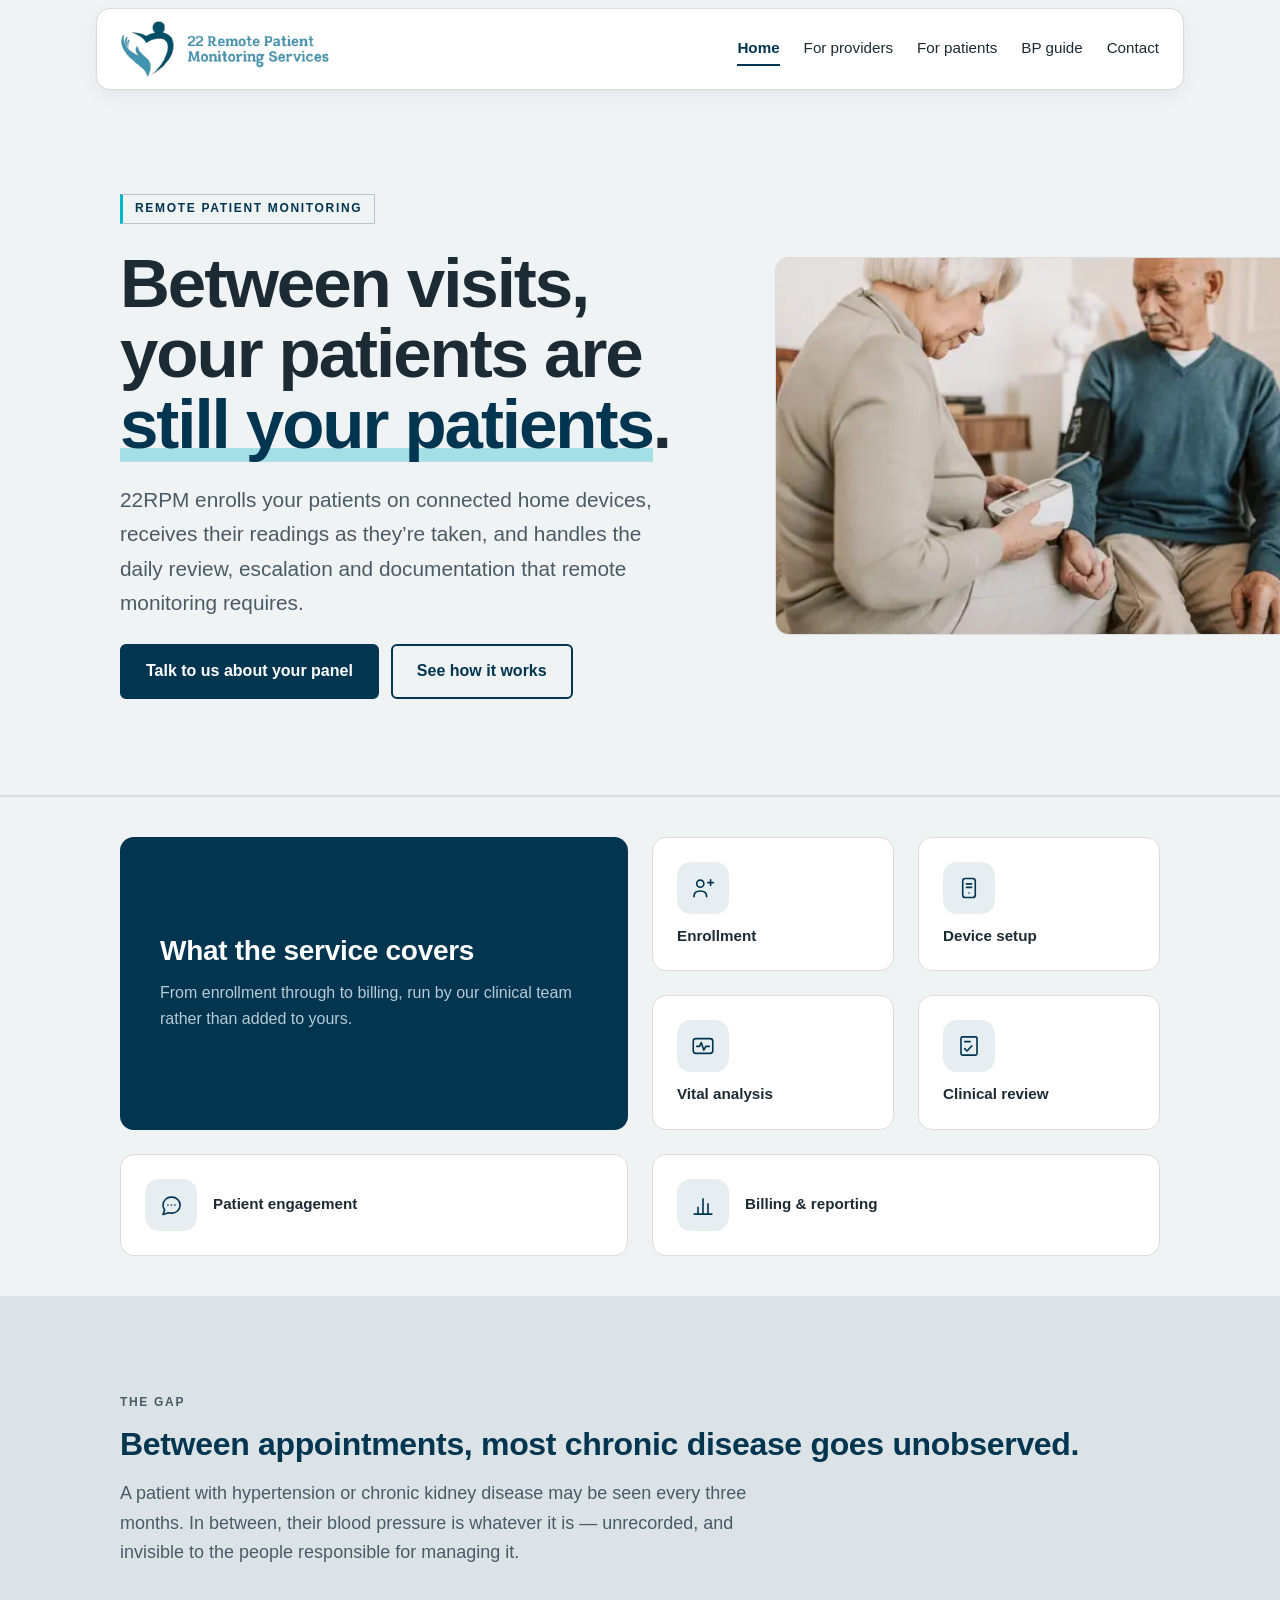
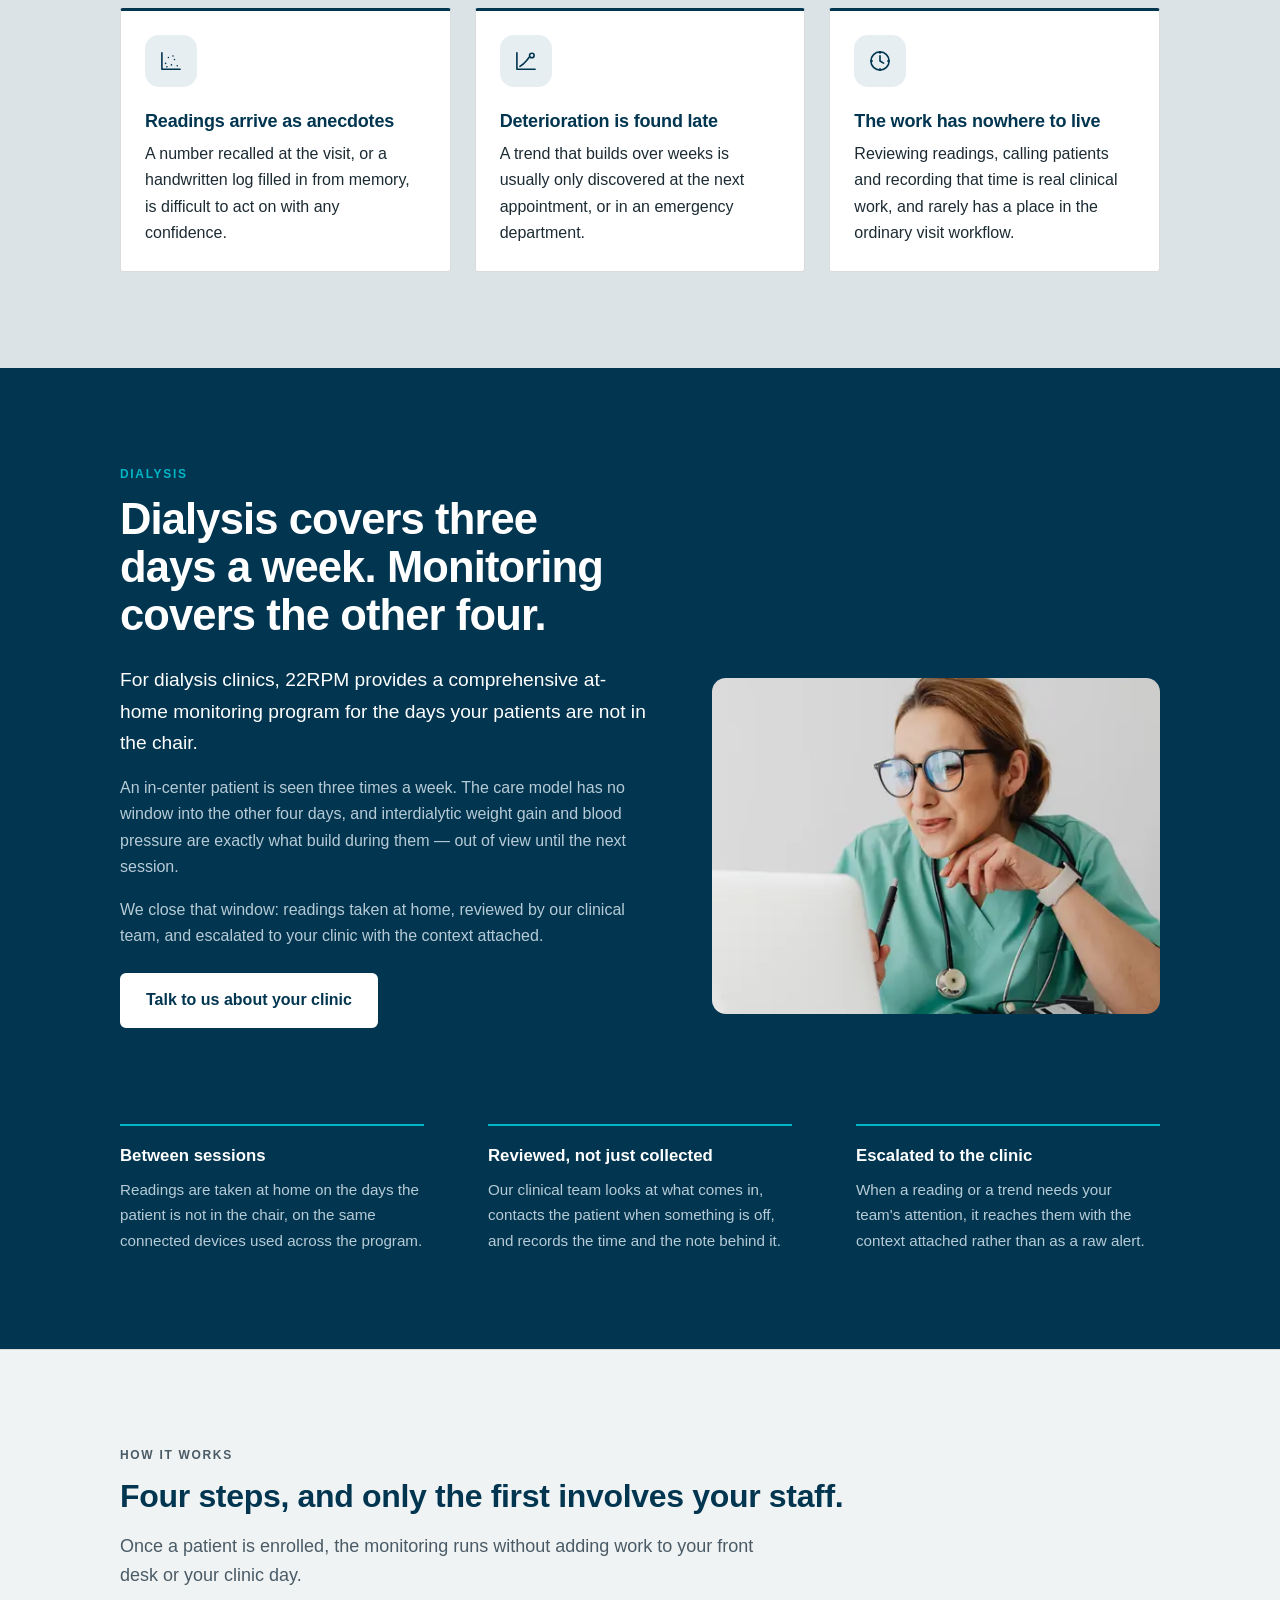
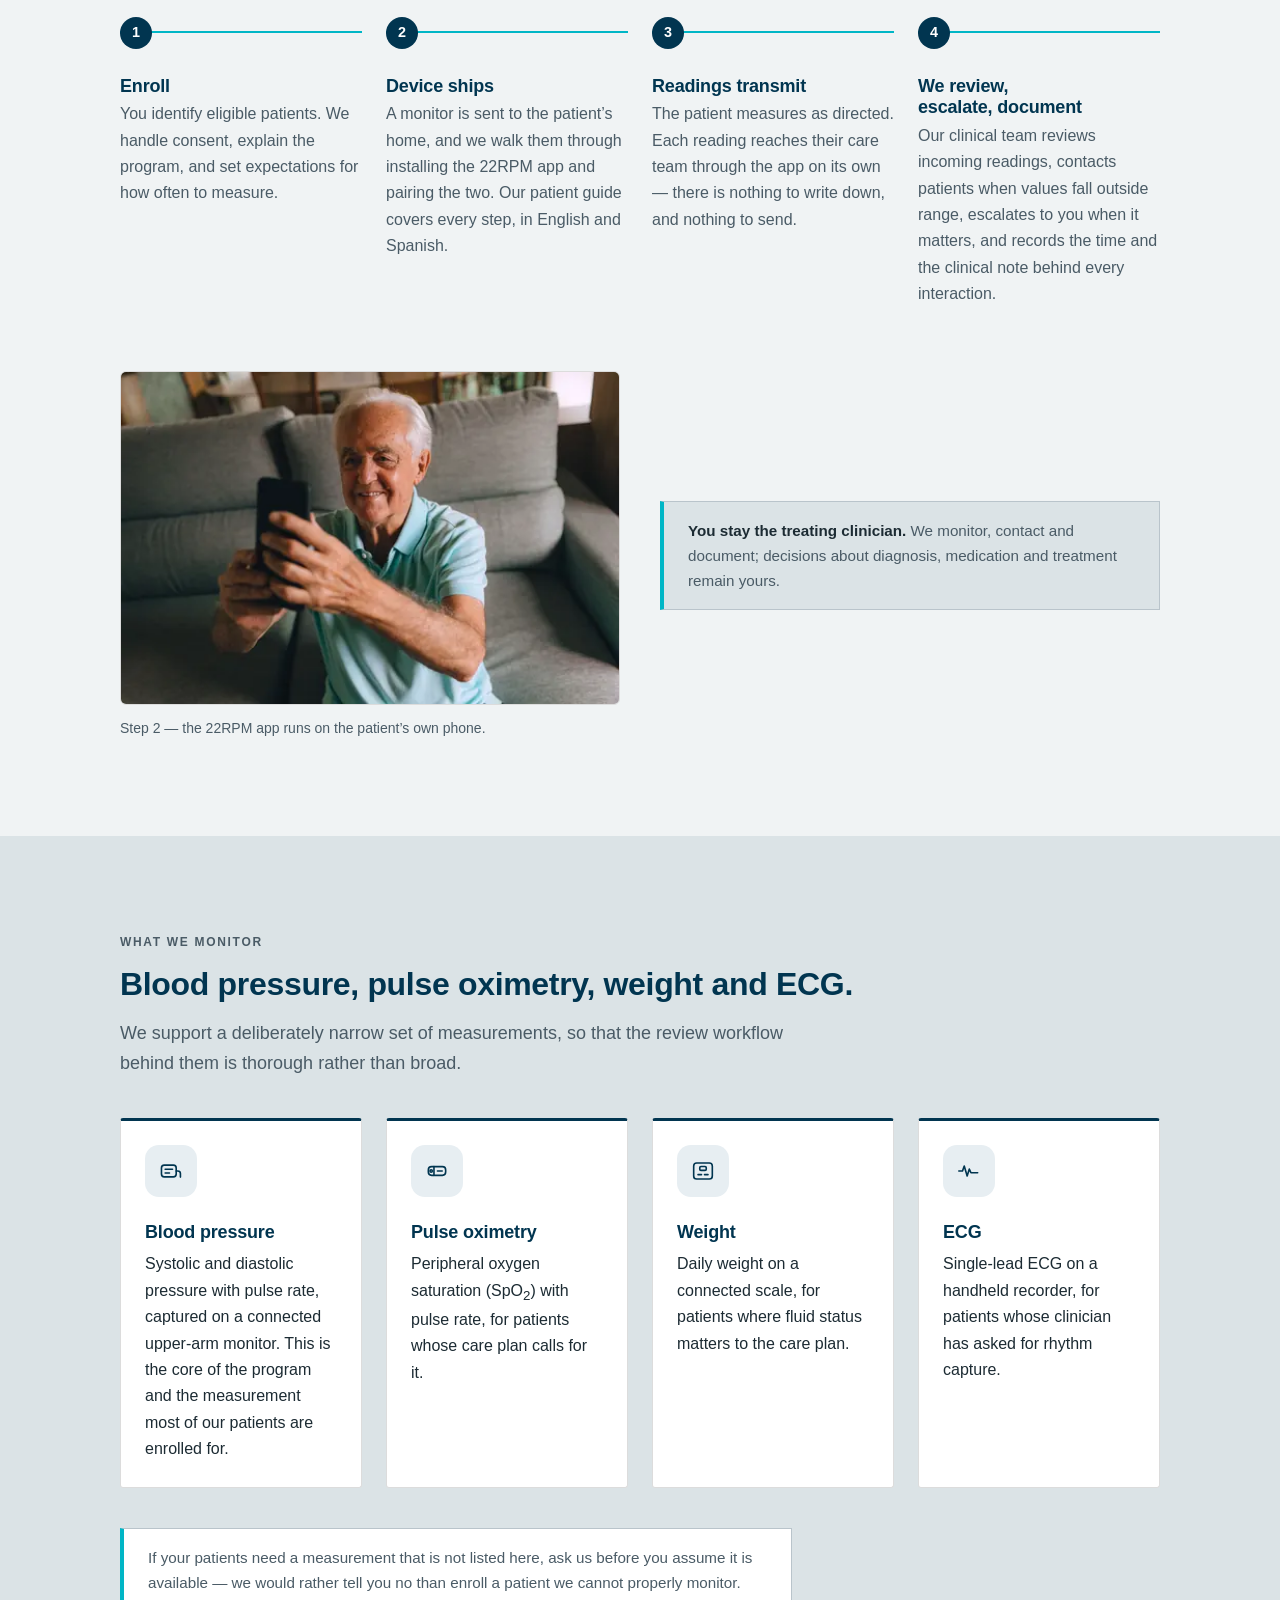
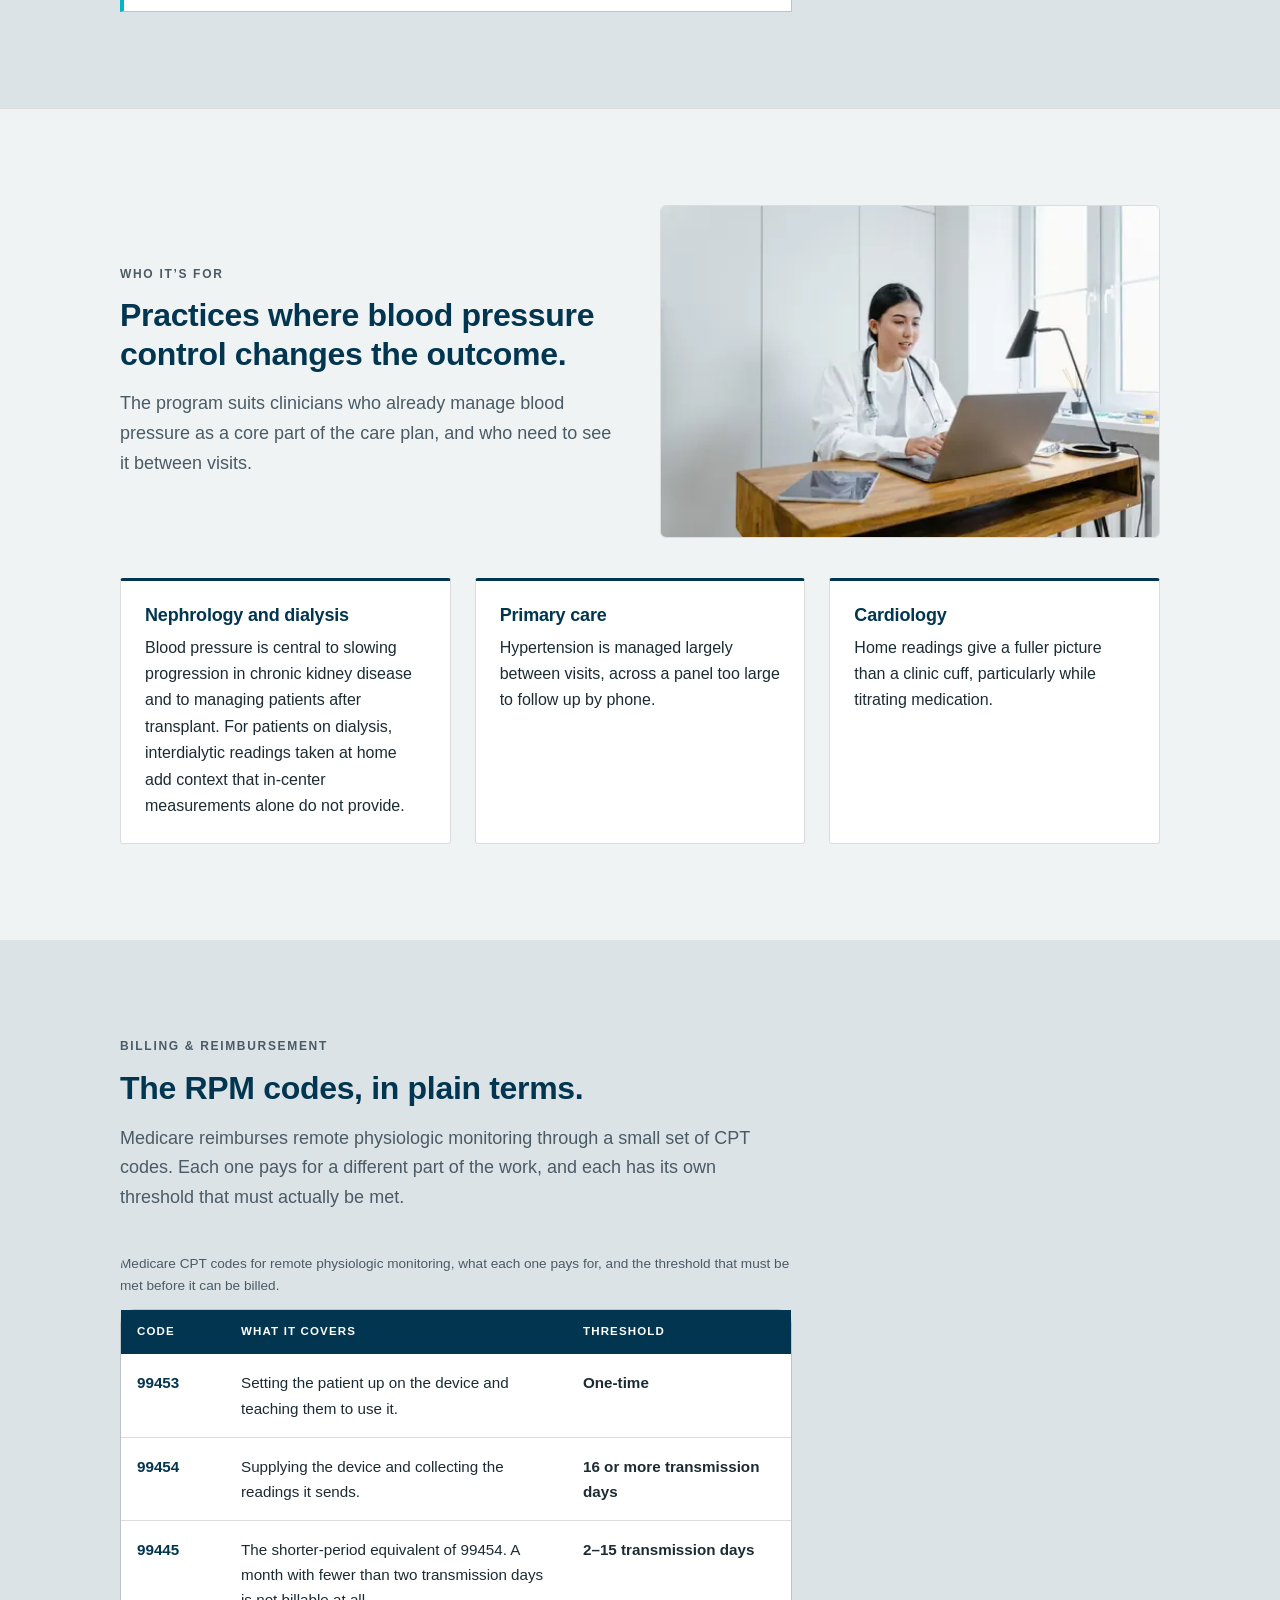
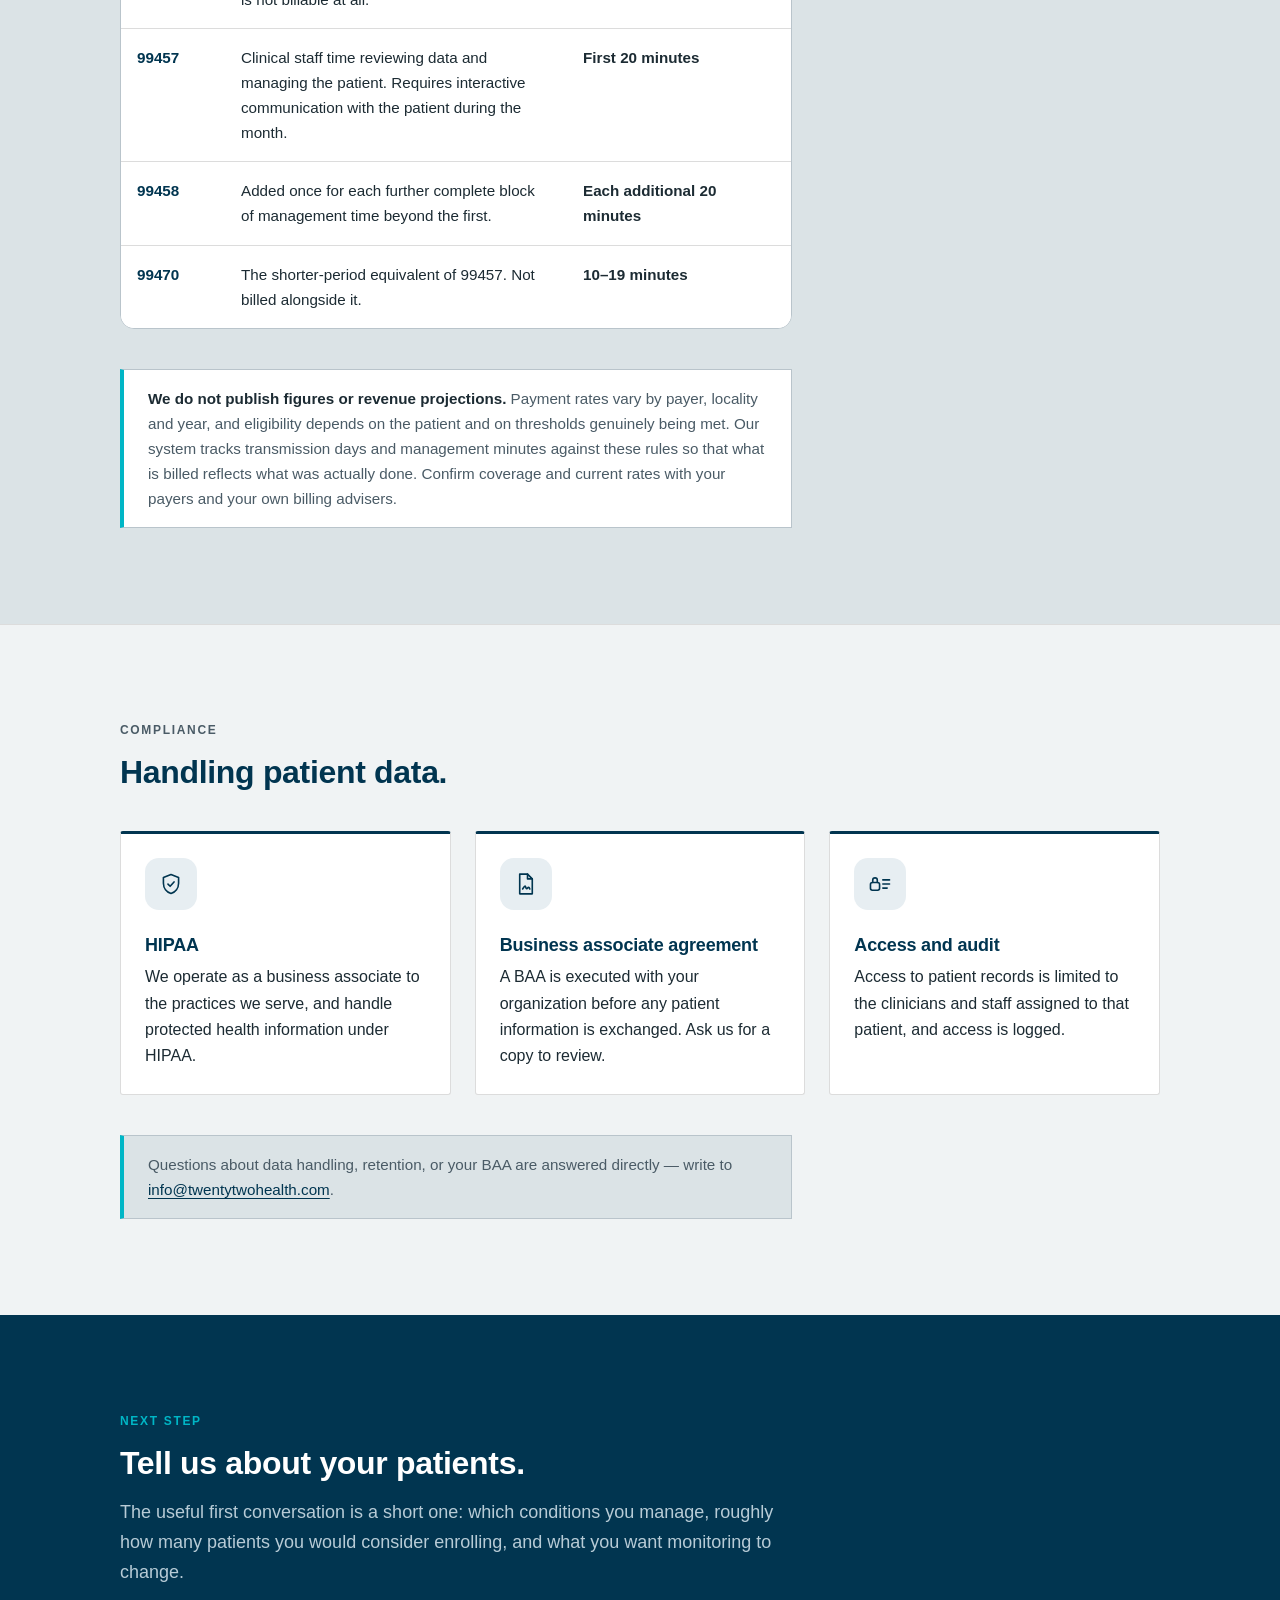
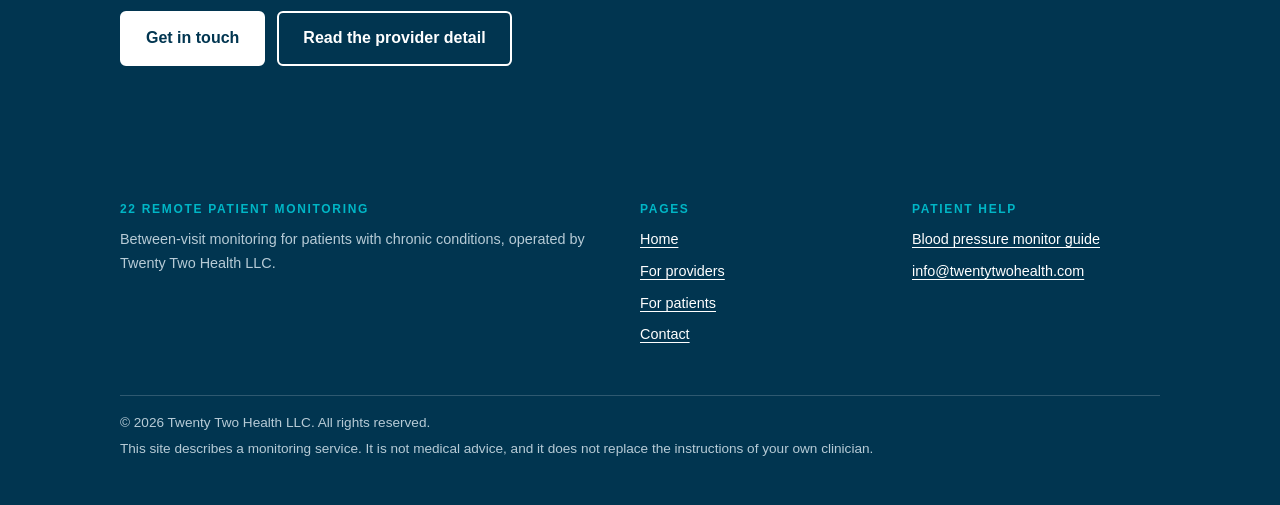
==== commit 52d472c0: "Add the dialysis section photograph Cropped from the portrait source to 4:3 landscape. The source is" ====
--- a/index.html
+++ b/index.html
@@ -31,7 +31,7 @@
     <link rel="icon" type="image/png" href="/assets/favicon-32.png" sizes="32x32" />
     <link rel="apple-touch-icon" href="/assets/favicon-180.png" />
     <link rel="stylesheet" href="/assets/brand.css" />
-    <link rel="stylesheet" href="/assets/site.css?v=16" />
+    <link rel="stylesheet" href="/assets/site.css?v=17" />
   </head>
   <body>
     <a class="skip-link" href="#main">Skip to main content</a>
@@ -265,19 +265,34 @@
               </div>
             </div>
 
-            <!-- ================================================================
-                 PLACEHOLDER — replace this whole <figure> with the real photo.
-                 See the build report for sourcing specs (4:3, 1600x1200 min).
-                 Delete the .dialysis__placeholder rule from site.css too.
-                 ================================================================ -->
             <figure class="dialysis__media">
-              <div class="dialysis__placeholder">
-                <strong>Photograph to source</strong>
-                <span>
-                  4:3, 1600&times;1200 minimum. A patient taking a reading at home,
-                  or a clinician reviewing them.
-                </span>
-              </div>
+              <picture>
+                <source
+                  type="image/webp"
+                  sizes="(min-width: 52em) 28rem, 92vw"
+                  srcset="
+                    /assets/img/dialysis-480.webp   480w,
+                    /assets/img/dialysis-720.webp   720w,
+                    /assets/img/dialysis-960.webp   960w,
+                    /assets/img/dialysis-1280.webp 1280w
+                  "
+                />
+                <img
+                  src="/assets/img/dialysis-720.jpg"
+                  sizes="(min-width: 52em) 28rem, 92vw"
+                  srcset="
+                    /assets/img/dialysis-480.jpg   480w,
+                    /assets/img/dialysis-720.jpg   720w,
+                    /assets/img/dialysis-960.jpg   960w,
+                    /assets/img/dialysis-1280.jpg 1280w
+                  "
+                  width="1280"
+                  height="960"
+                  loading="lazy"
+                  decoding="async"
+                  alt="A clinician in scrubs, with a stethoscope around her neck, sits at a desk looking at an open laptop and holding a pen."
+                />
+              </picture>
             </figure>
           </div>
 
@@ -708,6 +723,6 @@
         </div>
       </div>
     </footer>
-    <script src="/assets/site.js?v=16" defer></script>
+    <script src="/assets/site.js?v=17" defer></script>
   </body>
 </html>
--- a/assets/site.css
+++ b/assets/site.css
@@ -1214,32 +1214,6 @@
   border-radius: 14px;
 }
 
-/* PLACEHOLDER BOX — delete this rule together with the .dialysis__placeholder
-   markup once a real photograph is dropped in. */
-.dialysis__placeholder {
-  aspect-ratio: 4 / 3;
-  border: 2px dashed var(--brand-accent);
-  border-radius: 14px;
-  display: grid;
-  place-content: center;
-  gap: var(--space-xs);
-  padding: var(--space-lg);
-  text-align: center;
-  background: rgba(255, 255, 255, 0.04);
-}
-.dialysis__placeholder strong {
-  color: var(--brand-accent);
-  font-size: 0.75rem;
-  letter-spacing: 0.14em;
-  text-transform: uppercase;
-}
-.dialysis__placeholder span {
-  color: var(--text-on-inverse-muted);
-  font-size: 0.9rem;
-  line-height: 1.6;
-  max-width: 26ch;
-}
-
 .dialysis__points {
   list-style: none;
   margin: 0;
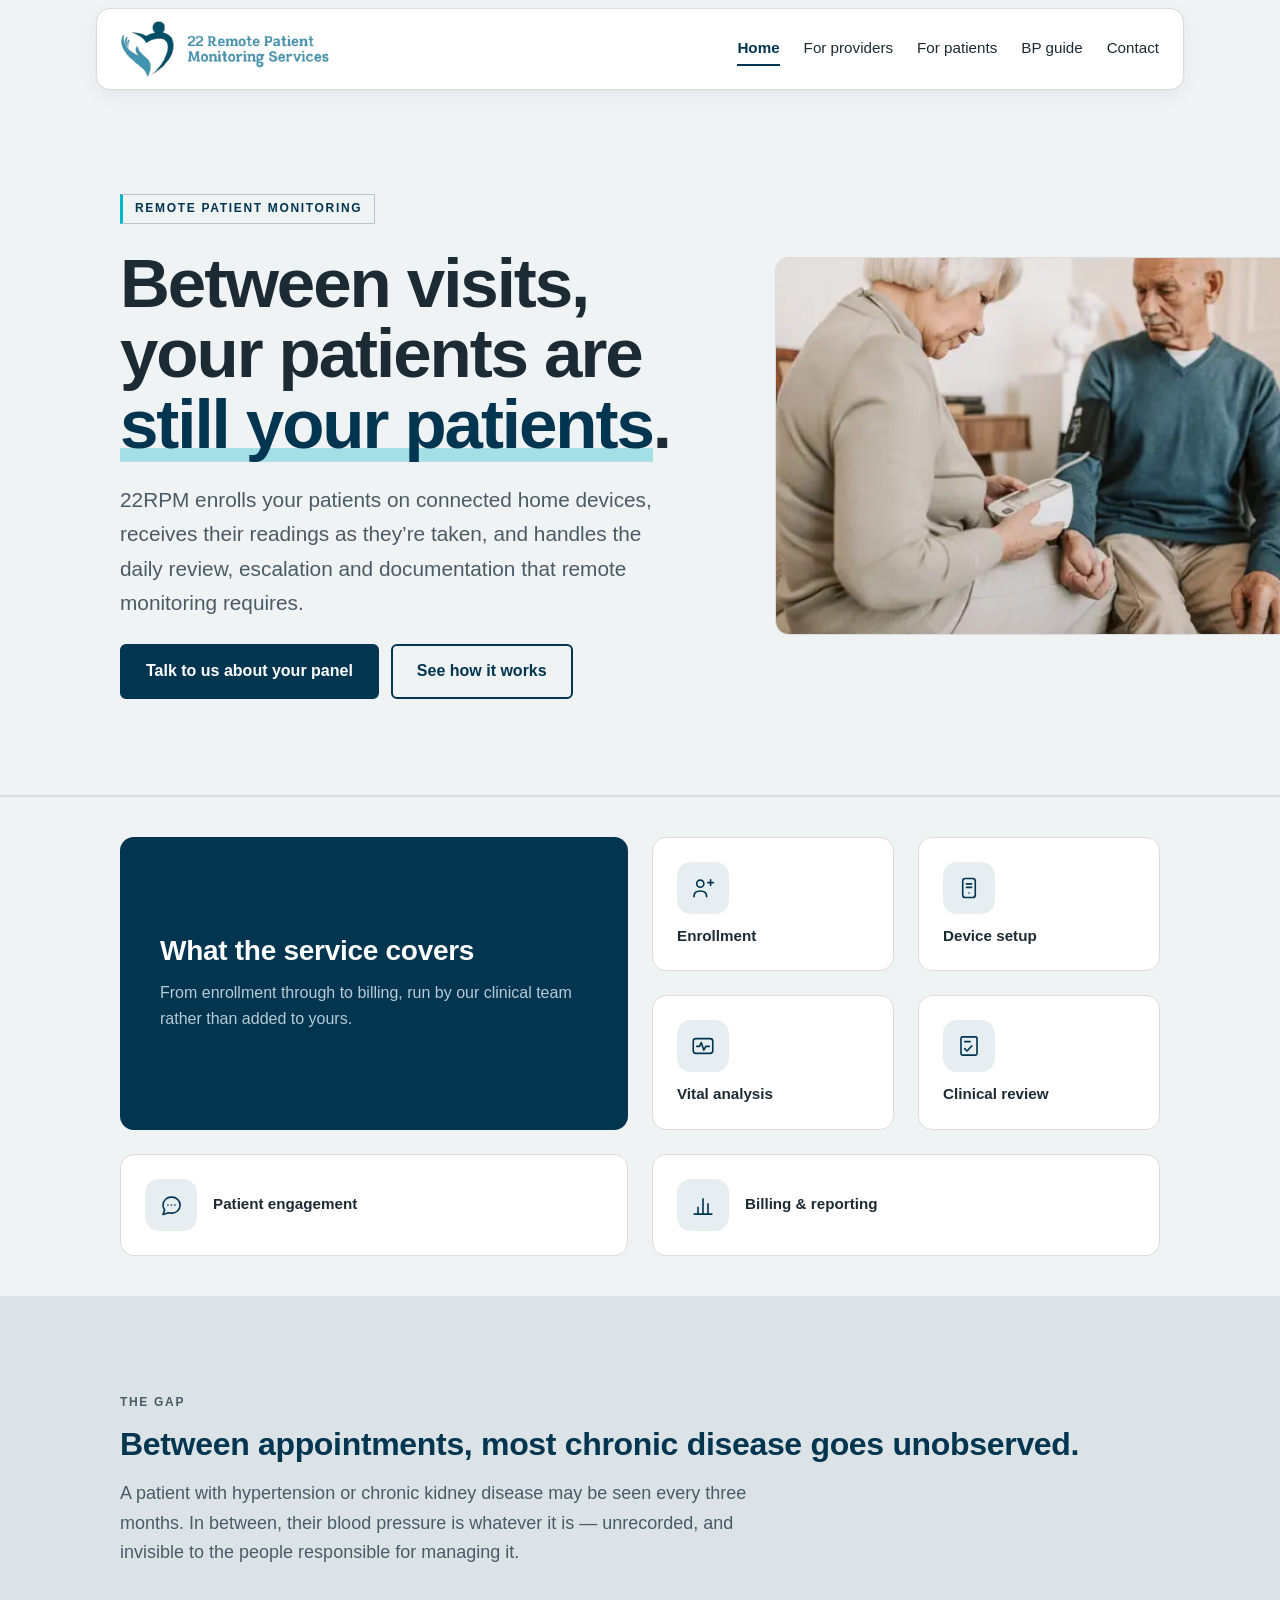
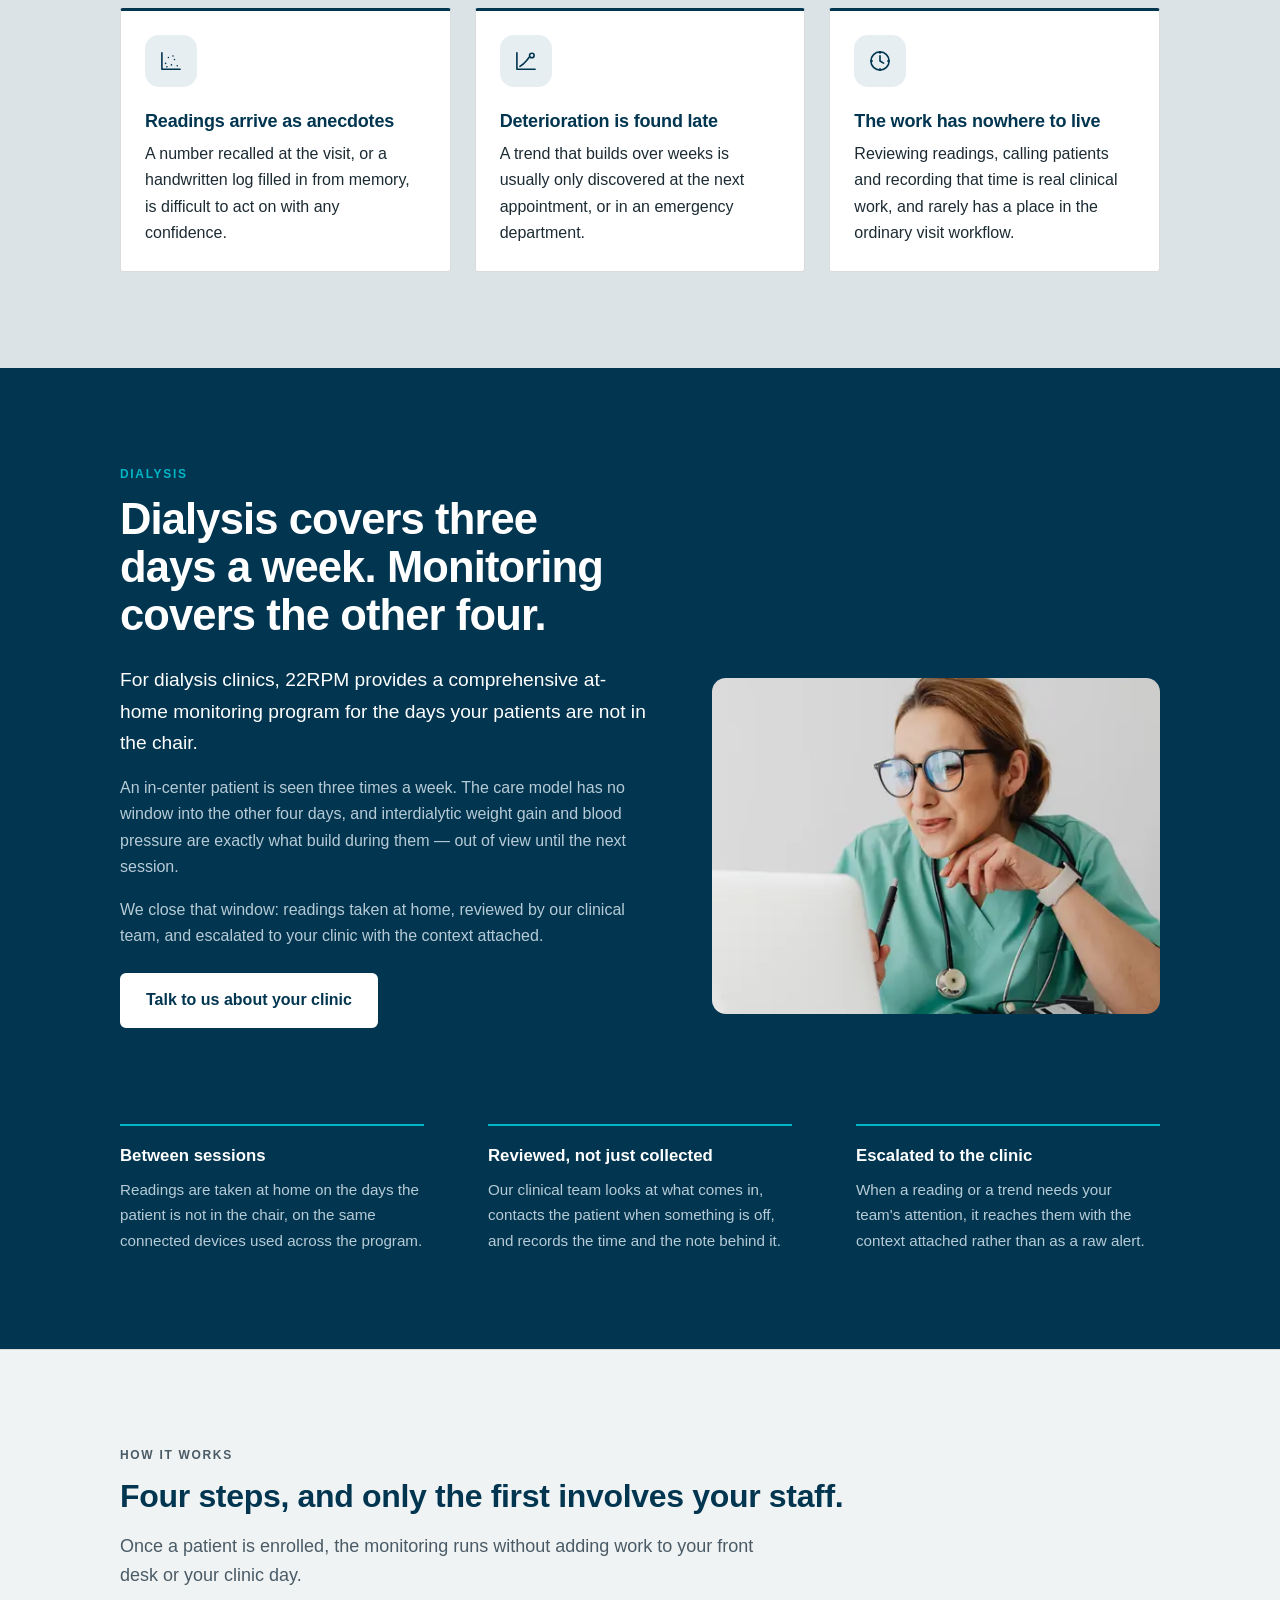
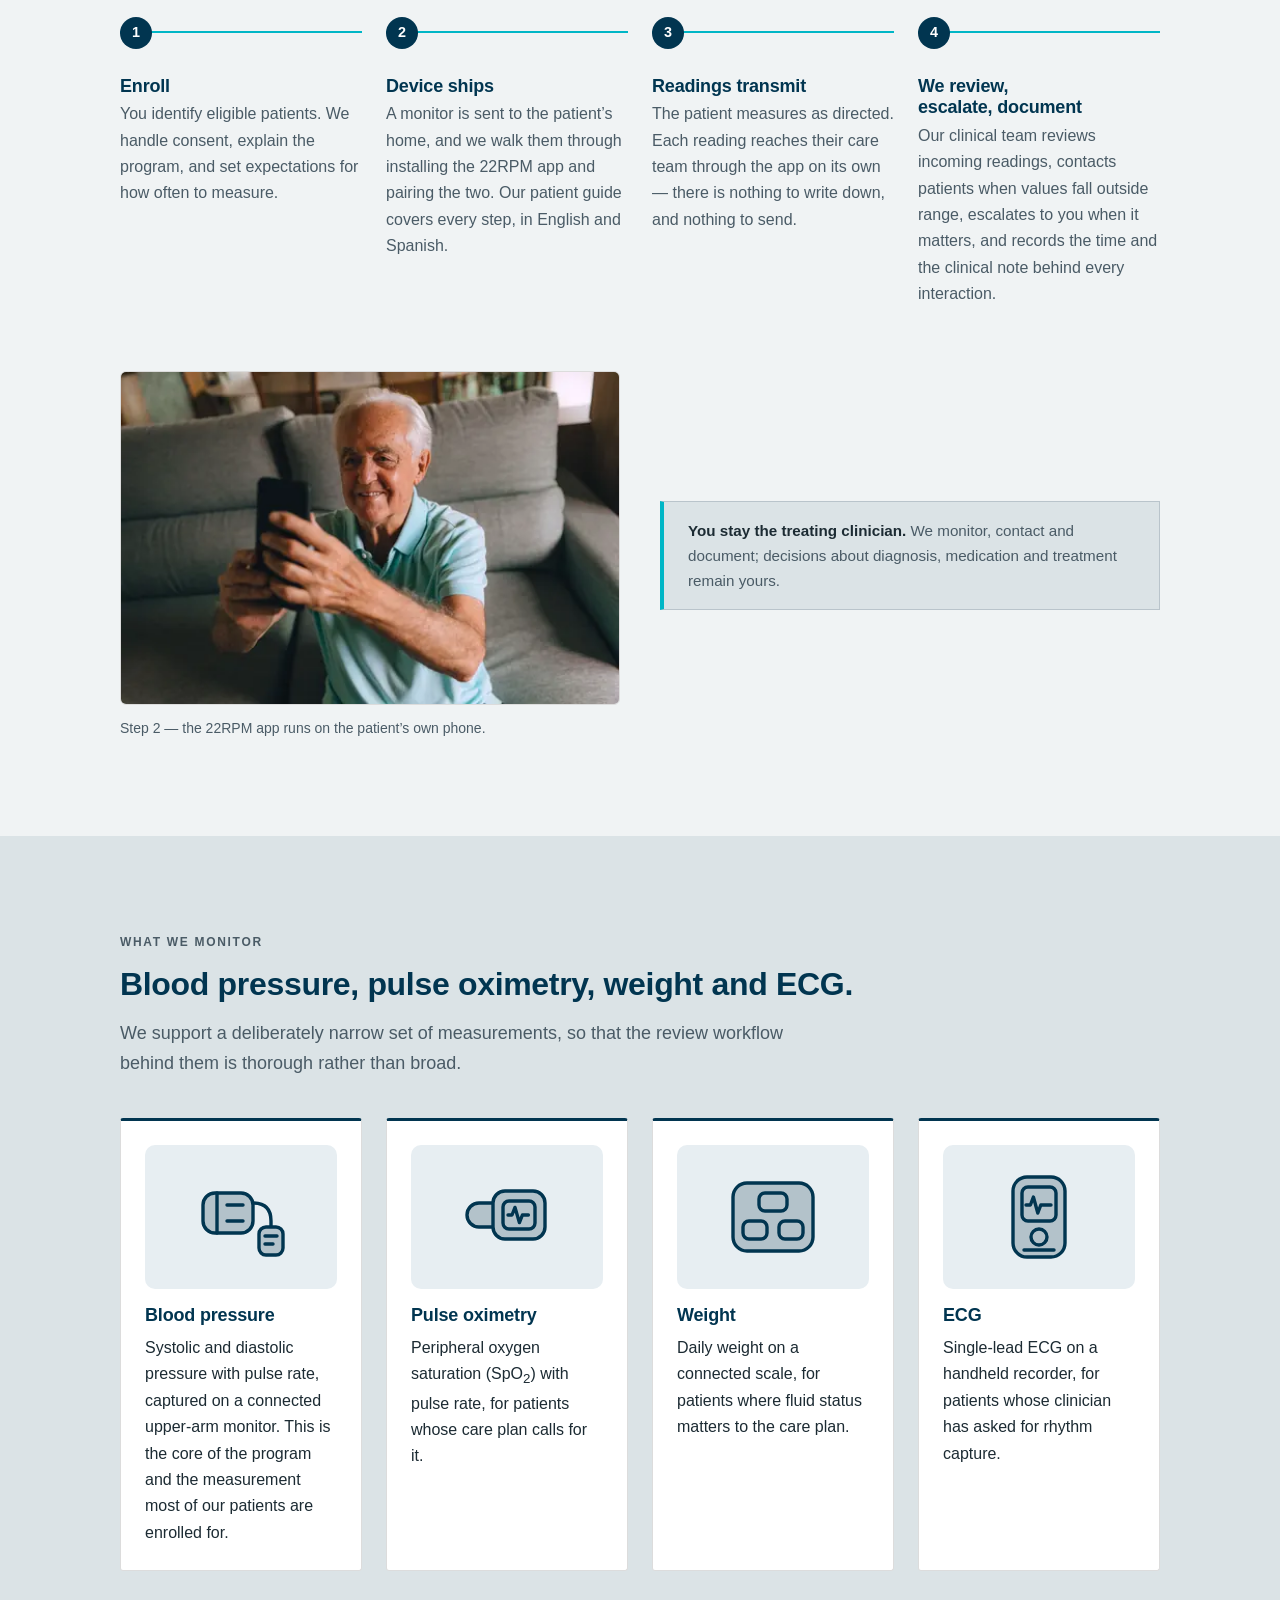
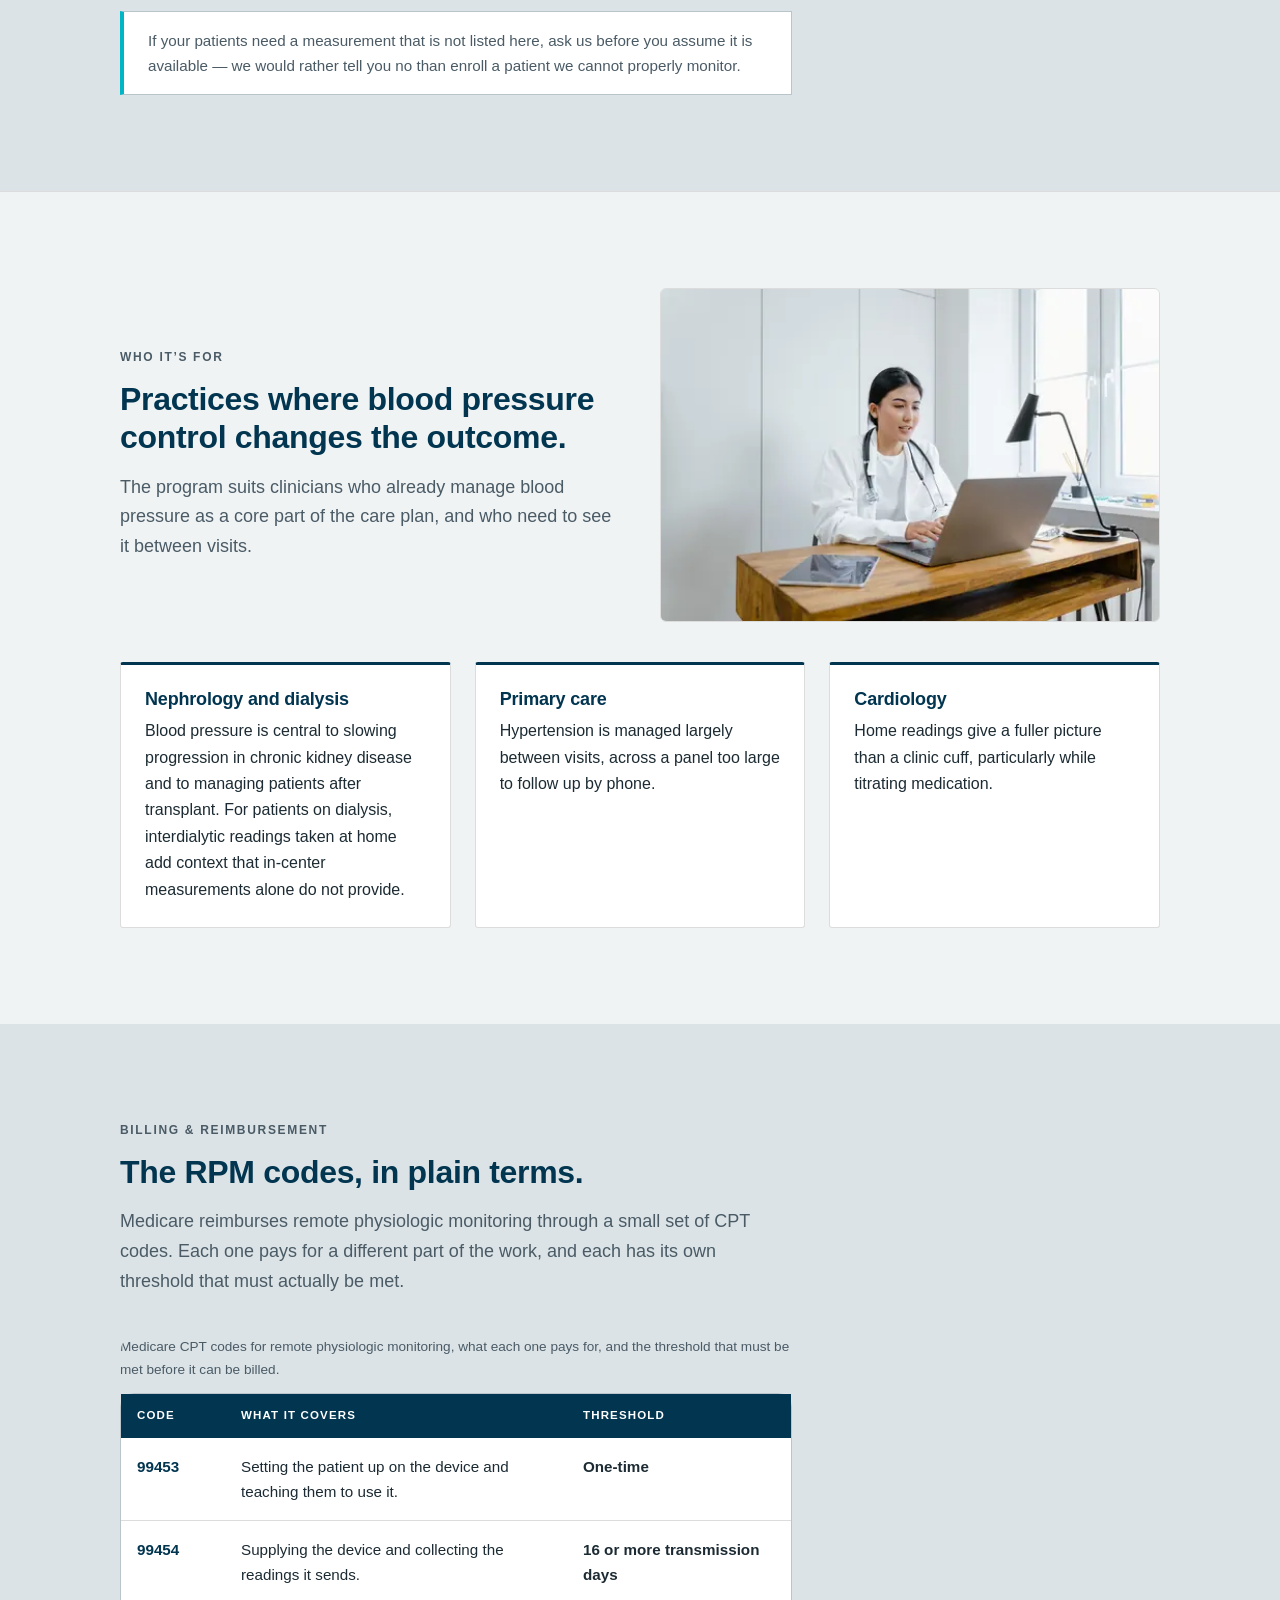
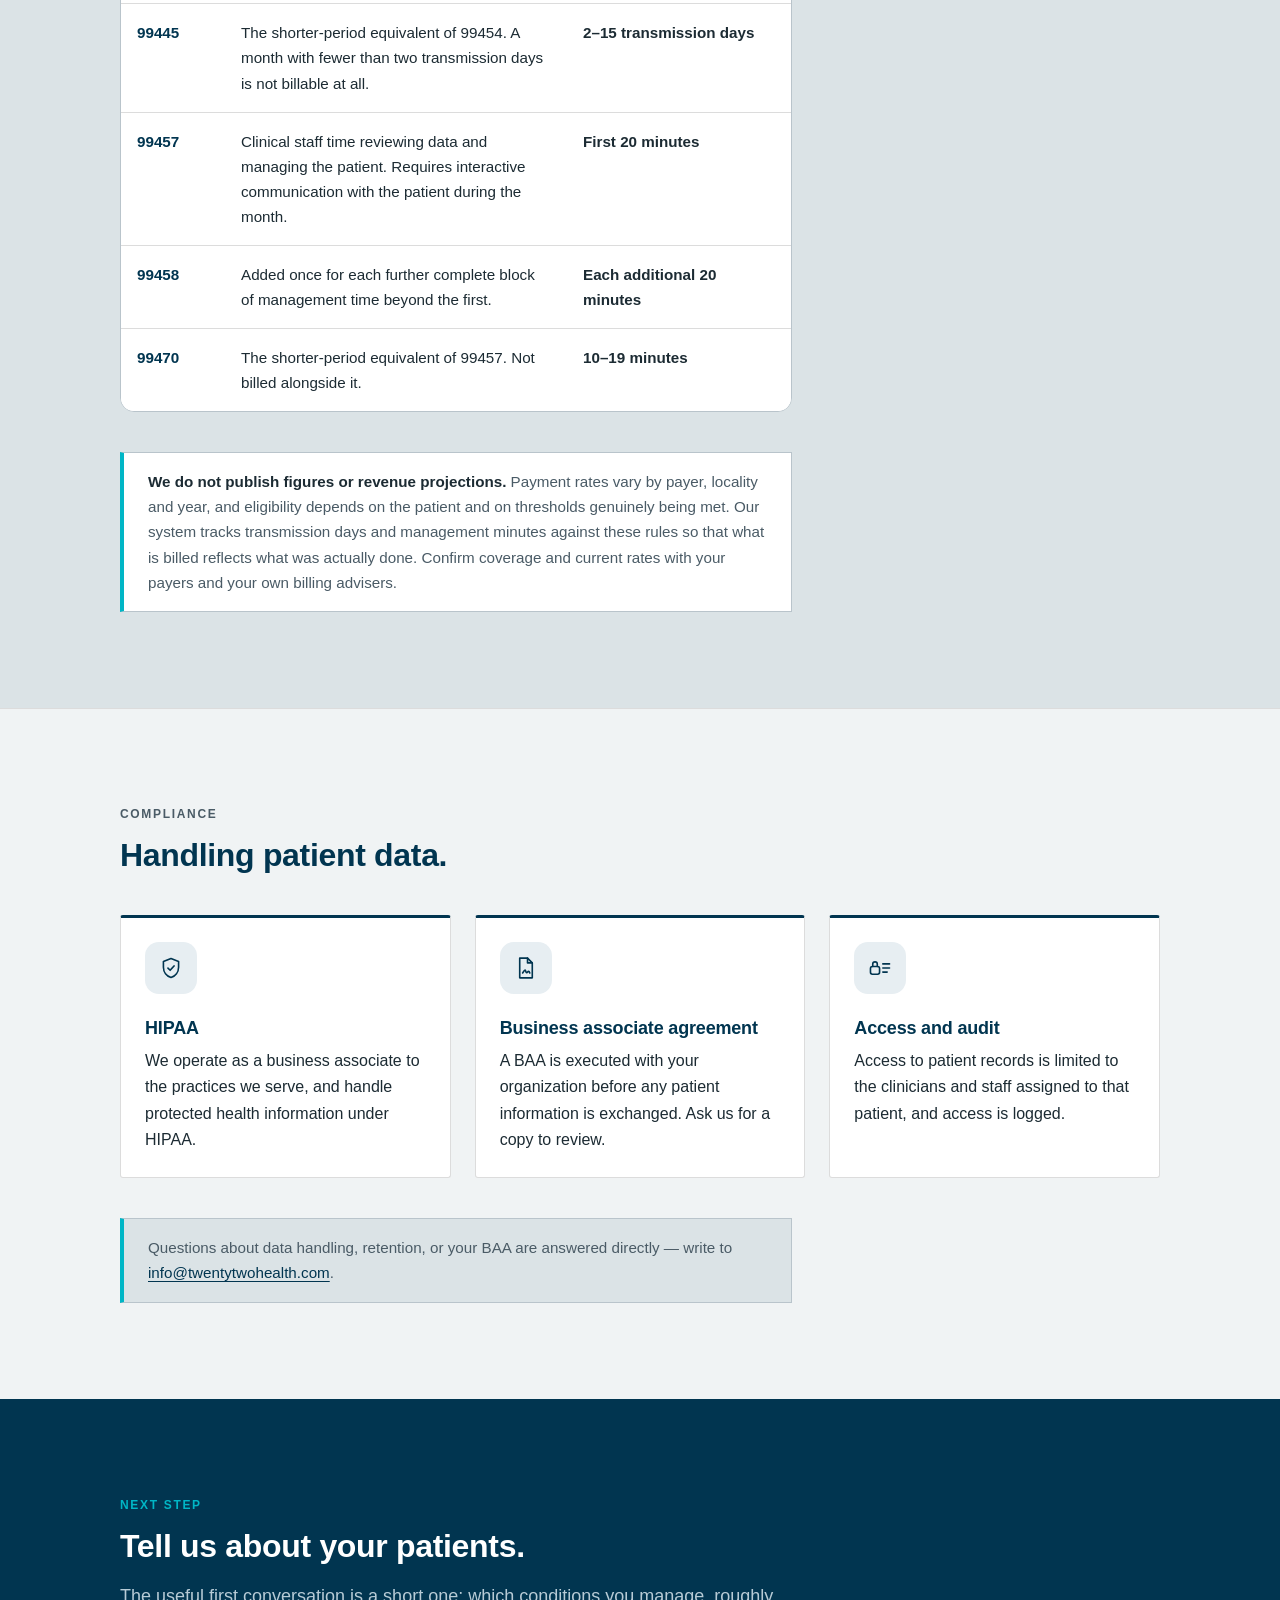
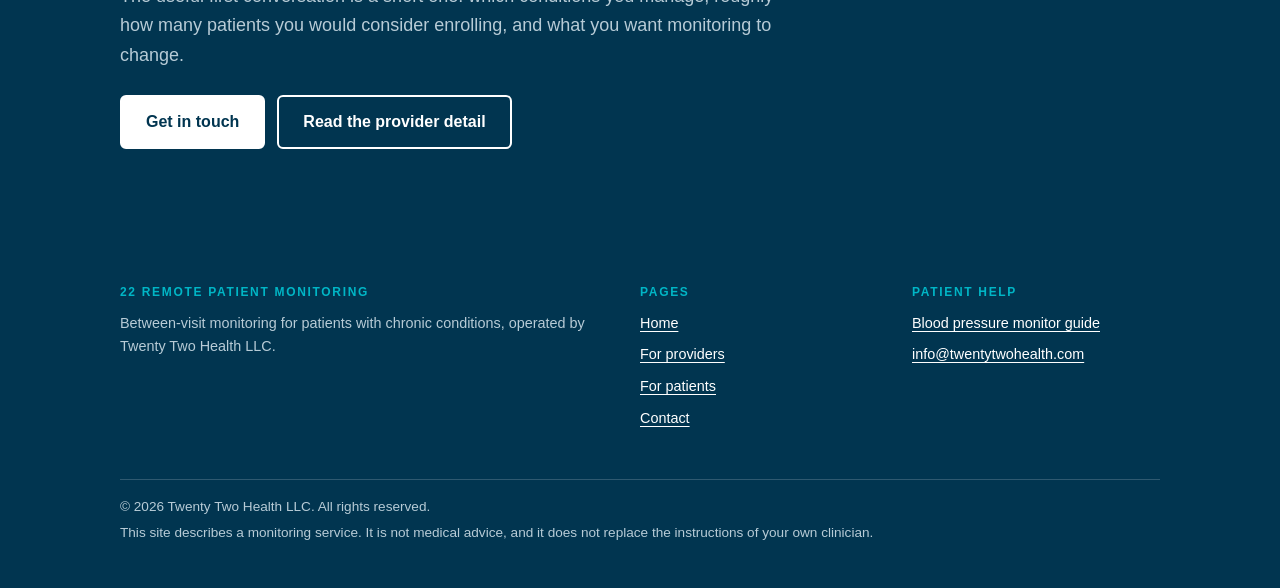
==== commit 8bc2e282: "Contact page: real phone number, drop the placeholder rows and the build note The Details list still" ====
--- a/index.html
+++ b/index.html
@@ -31,7 +31,7 @@
     <link rel="icon" type="image/png" href="/assets/favicon-32.png" sizes="32x32" />
     <link rel="apple-touch-icon" href="/assets/favicon-180.png" />
     <link rel="stylesheet" href="/assets/brand.css" />
-    <link rel="stylesheet" href="/assets/site.css?v=17" />
+    <link rel="stylesheet" href="/assets/site.css?v=19" />
   </head>
   <body>
     <a class="skip-link" href="#main">Skip to main content</a>
@@ -427,9 +427,11 @@
           </p>
           <div class="grid grid--4">
             <div class="card">
-              <svg class="card__icon" viewBox="0 0 24 24" fill="none" stroke="currentColor"
-                   stroke-width="1.5" stroke-linecap="round" stroke-linejoin="round"
-                   aria-hidden="true" focusable="false"><rect x="3.2" y="6.6" width="13.6" height="10.8" rx="2.6"/><path d="M6.6 10.4h6.8M6.6 13.8h4"/><path d="M16.8 12h1.5a2.4 2.4 0 0 1 2.4 2.4v3.2"/></svg>
+              <div class="card__media">
+                <svg class="dev" viewBox="0 0 48 48" aria-hidden="true" focusable="false">
+                  <rect class="f" x="5" y="12" width="25" height="20" rx="6"/><path class="i" d="M12 12v20"/><path class="i" d="M17 18h8M17 26h8"/><path class="i" d="M30 17c6 0 9 3 9 9v3"/><rect class="f" x="33" y="29" width="12" height="14" rx="3.5"/><path class="i" d="M36 33.5h6M36 37.5h4"/>
+                </svg>
+              </div>
               <h3>Blood pressure</h3>
               <p>
                 Systolic and diastolic pressure with pulse rate, captured on a
@@ -438,9 +440,11 @@
               </p>
             </div>
             <div class="card">
-              <svg class="card__icon" viewBox="0 0 24 24" fill="none" stroke="currentColor"
-                   stroke-width="1.5" stroke-linecap="round" stroke-linejoin="round"
-                   aria-hidden="true" focusable="false"><rect x="4" y="8" width="16" height="8" rx="3"/><path d="M9.2 8v8"/><circle cx="6.6" cy="12" r="1.1"/><path d="M12.4 12h4.4"/></svg>
+              <div class="card__media">
+                <svg class="dev" viewBox="0 0 48 48" aria-hidden="true" focusable="false">
+                  <path class="f" d="M18 17h-8a6 6 0 0 0 0 12h8z"/><rect class="f" x="17" y="11" width="26" height="24" rx="6"/><rect class="i" x="22" y="16" width="16" height="14" rx="3"/><path class="i" d="M24.5 23h2l1.5-3.8 2.2 7.6 1.5-3.8h3"/>
+                </svg>
+              </div>
               <h3>Pulse oximetry</h3>
               <p>
                 Peripheral oxygen saturation (SpO<sub>2</sub>) with pulse rate, for
@@ -448,9 +452,11 @@
               </p>
             </div>
             <div class="card">
-              <svg class="card__icon" viewBox="0 0 24 24" fill="none" stroke="currentColor"
-                   stroke-width="1.5" stroke-linecap="round" stroke-linejoin="round"
-                   aria-hidden="true" focusable="false"><rect x="3.4" y="4.6" width="17.2" height="14.8" rx="2.8"/><rect x="9" y="7.8" width="6" height="3.6" rx="1.1"/><path d="M7.4 15.4h3.2M13.4 15.4h3.2"/></svg>
+              <div class="card__media">
+                <svg class="dev" viewBox="0 0 48 48" aria-hidden="true" focusable="false">
+                  <rect class="f" x="4" y="7" width="40" height="34" rx="7"/><rect class="i" x="17" y="12" width="14" height="9" rx="3"/><rect class="i" x="9" y="26" width="12" height="9" rx="3"/><rect class="i" x="27" y="26" width="12" height="9" rx="3"/>
+                </svg>
+              </div>
               <h3>Weight</h3>
               <p>
                 Daily weight on a connected scale, for patients where fluid status
@@ -458,9 +464,11 @@
               </p>
             </div>
             <div class="card">
-              <svg class="card__icon" viewBox="0 0 24 24" fill="none" stroke="currentColor"
-                   stroke-width="1.5" stroke-linecap="round" stroke-linejoin="round"
-                   aria-hidden="true" focusable="false"><path d="M2.6 12h3.4l1.6-4.6 2.7 9.2 2-6.4 1.5 3.4h6.2"/></svg>
+              <div class="card__media">
+                <svg class="dev" viewBox="0 0 48 48" aria-hidden="true" focusable="false">
+                  <rect class="f" x="11" y="4" width="26" height="40" rx="7"/><rect class="i" x="15.5" y="9" width="17" height="17" rx="3"/><path class="i" d="M17.5 18h2.2l1.5-4 2.2 8 1.5-4h5.1"/><circle class="i" cx="24" cy="34" r="4"/><path class="i" d="M16.5 40.5h15"/>
+                </svg>
+              </div>
               <h3>ECG</h3>
               <p>
                 Single-lead ECG on a handheld recorder, for patients whose clinician
@@ -723,6 +731,6 @@
         </div>
       </div>
     </footer>
-    <script src="/assets/site.js?v=17" defer></script>
+    <script src="/assets/site.js?v=19" defer></script>
   </body>
 </html>
--- a/assets/site.css
+++ b/assets/site.css
@@ -28,6 +28,8 @@
   --surface-sunken: #dbe3e6;
   /* brand accent at 32% over the page wash */
   --hl-tone: #a3dfe5;
+  /* brand primary at 30% over white */
+  --dev-fill: #b3c2ca;
 
   /* Measured in Chrome at both 1280px and 375px: the sticky wrapper is 98px
      at rest and 72px once compact (56px panel inside an 8px gutter). */
@@ -1245,3 +1247,49 @@
   font-size: 0.95rem;
   line-height: 1.65;
 }
+
+/* -------------------------------------------------- device illustrations */
+/* The four "What we monitor" devices deliberately diverge from the thin line
+   glyphs elsewhere: they are two-tone — a soft brand tint filling the body,
+   a darker brand stroke for detail — so each reads as its actual device at a
+   glance. They are consistent with each other, which is what matters here. */
+
+/* A fixed-ratio slot so a product photograph can replace the illustration
+   later without any layout change: swap the <svg> for an <img> and it fills
+   the same box. */
+.card__media {
+  aspect-ratio: 4 / 3;
+  display: grid;
+  place-items: center;
+  background: var(--brand-primary-100);
+  border-radius: 10px;
+  overflow: hidden;
+  margin-bottom: var(--space-md);
+}
+.card__media img {
+  width: 100%;
+  height: 100%;
+  object-fit: cover;
+  display: block;
+}
+
+.dev {
+  width: 96px;
+  height: 96px;
+}
+/* --dev-fill is brand primary at 30% over white. --brand-primary-200 was too
+   close to the slot's --brand-primary-100 (1.18:1) for the fill to register;
+   this sits at 1.56:1 against it, which reads as two tones without shouting. */
+.dev .f {
+  fill: var(--dev-fill);
+  stroke: var(--brand-primary);
+  stroke-width: 1.7;
+  stroke-linejoin: round;
+}
+.dev .i {
+  fill: none;
+  stroke: var(--brand-primary);
+  stroke-width: 1.7;
+  stroke-linecap: round;
+  stroke-linejoin: round;
+}
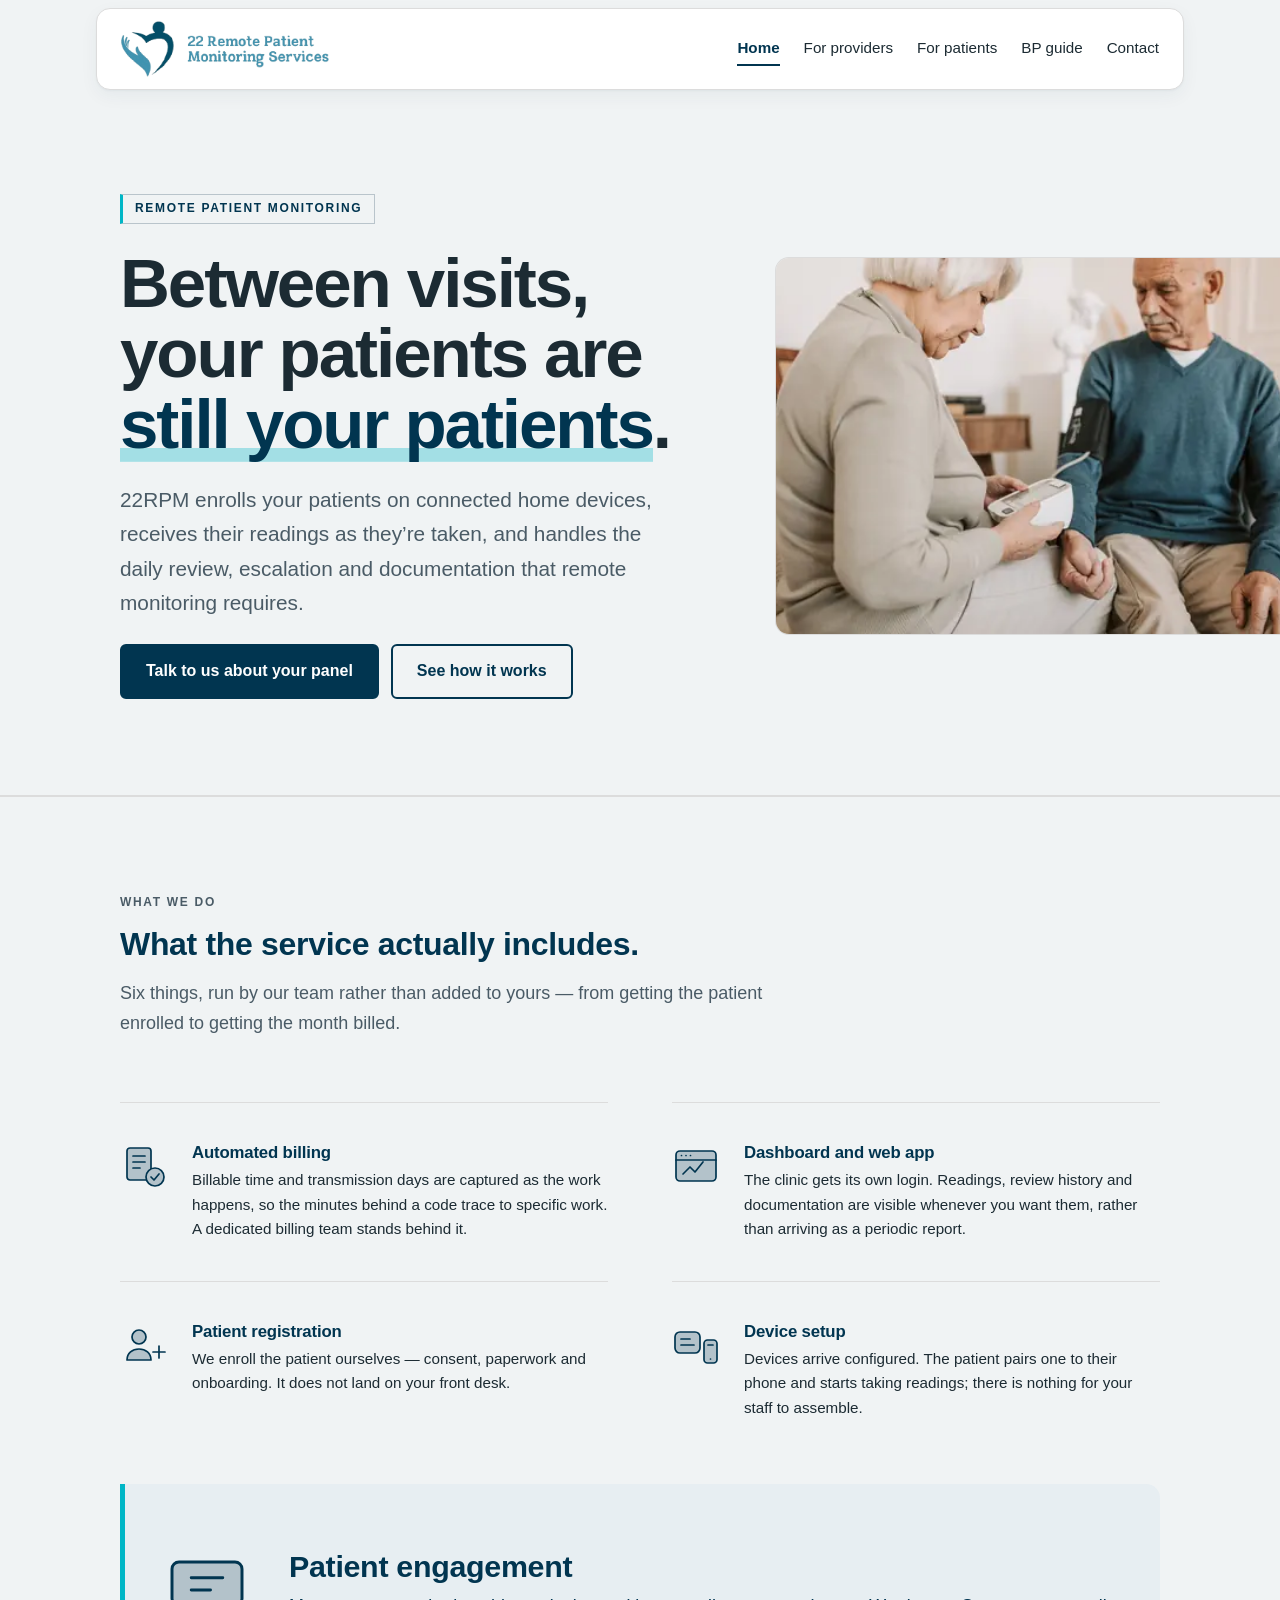
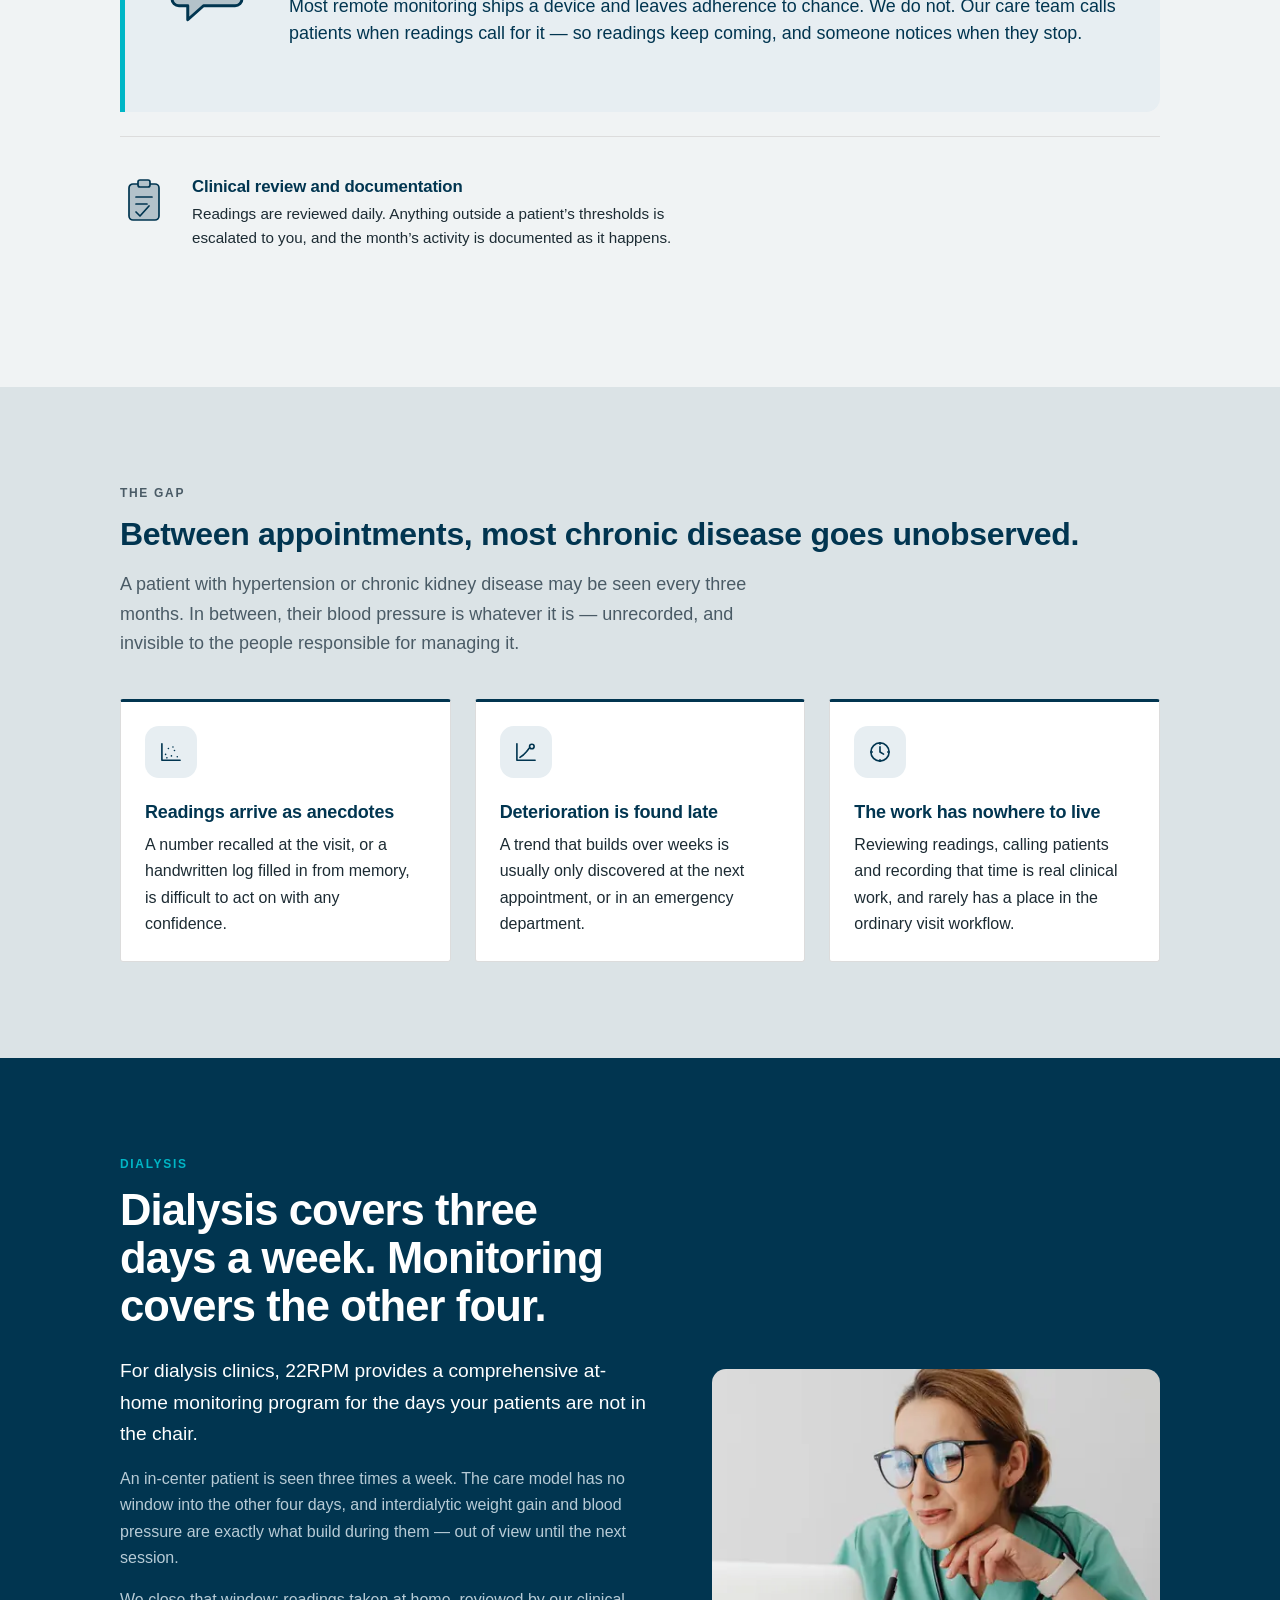
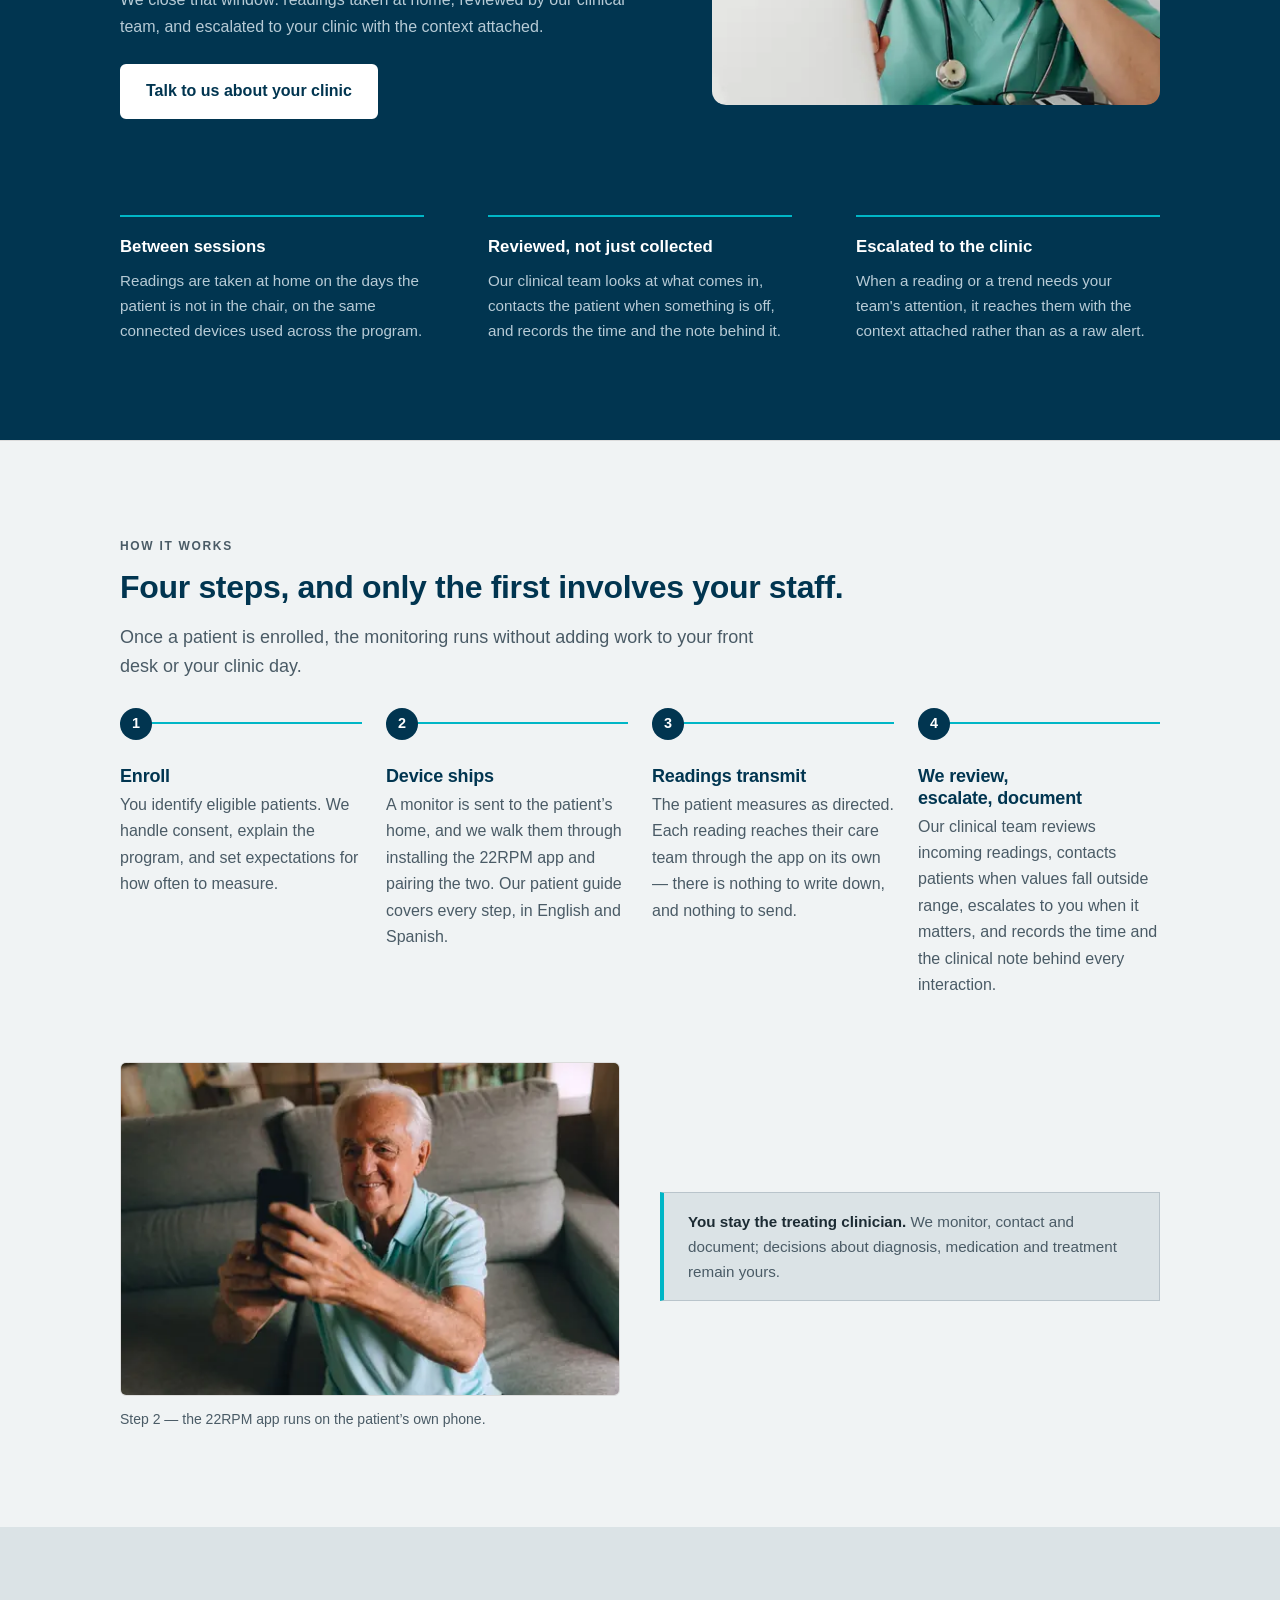
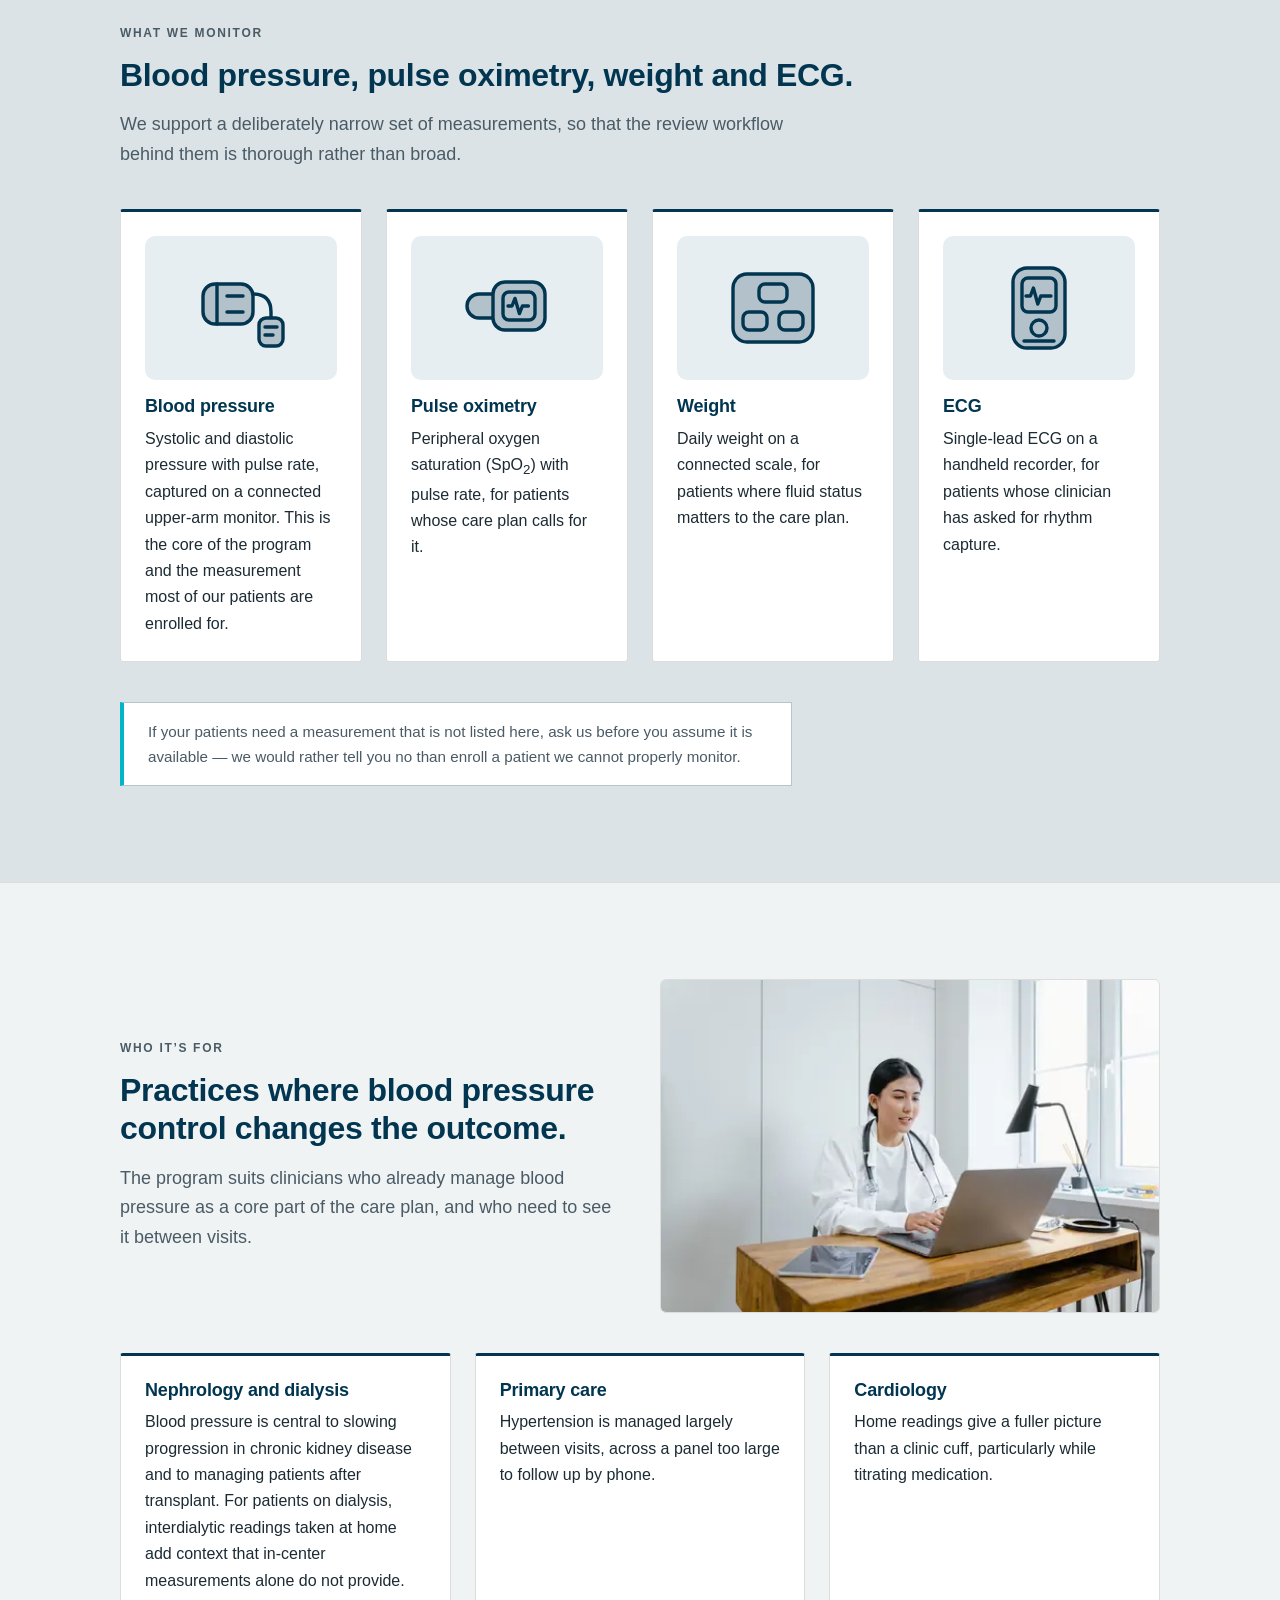
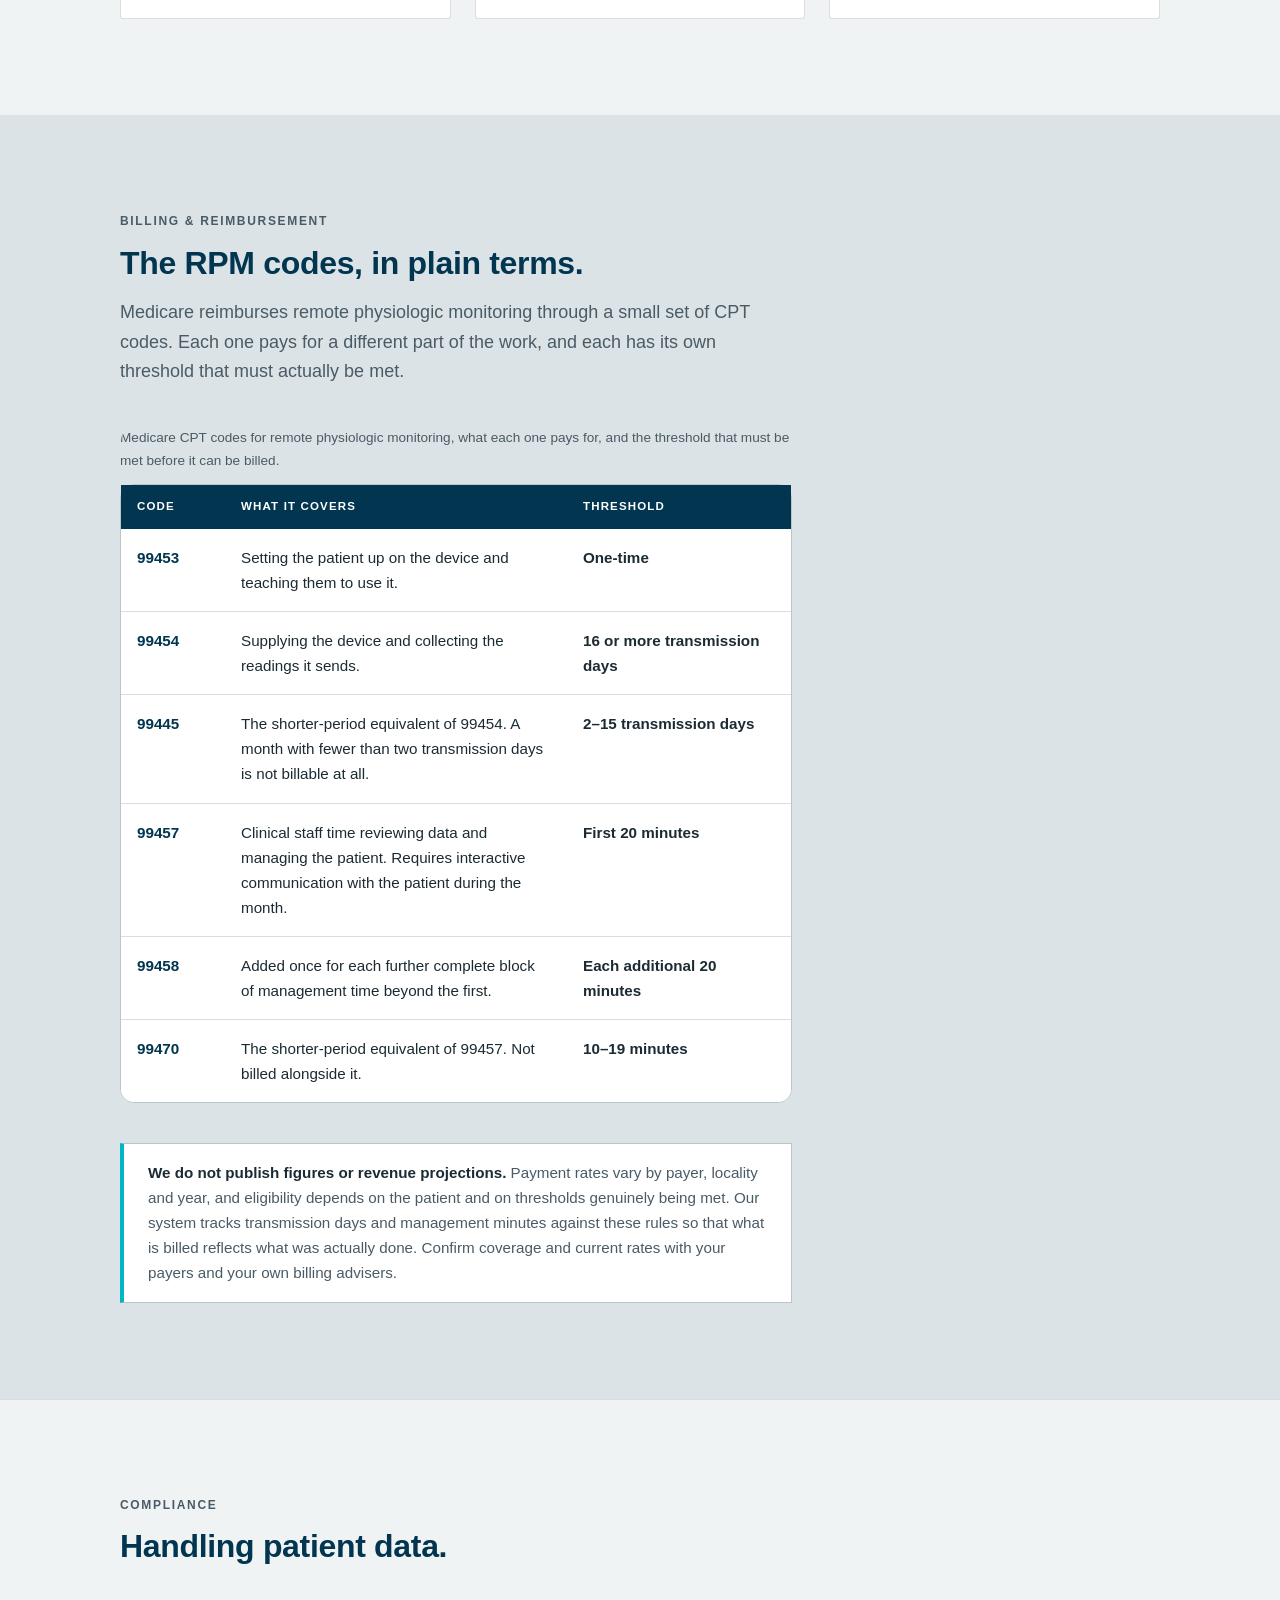
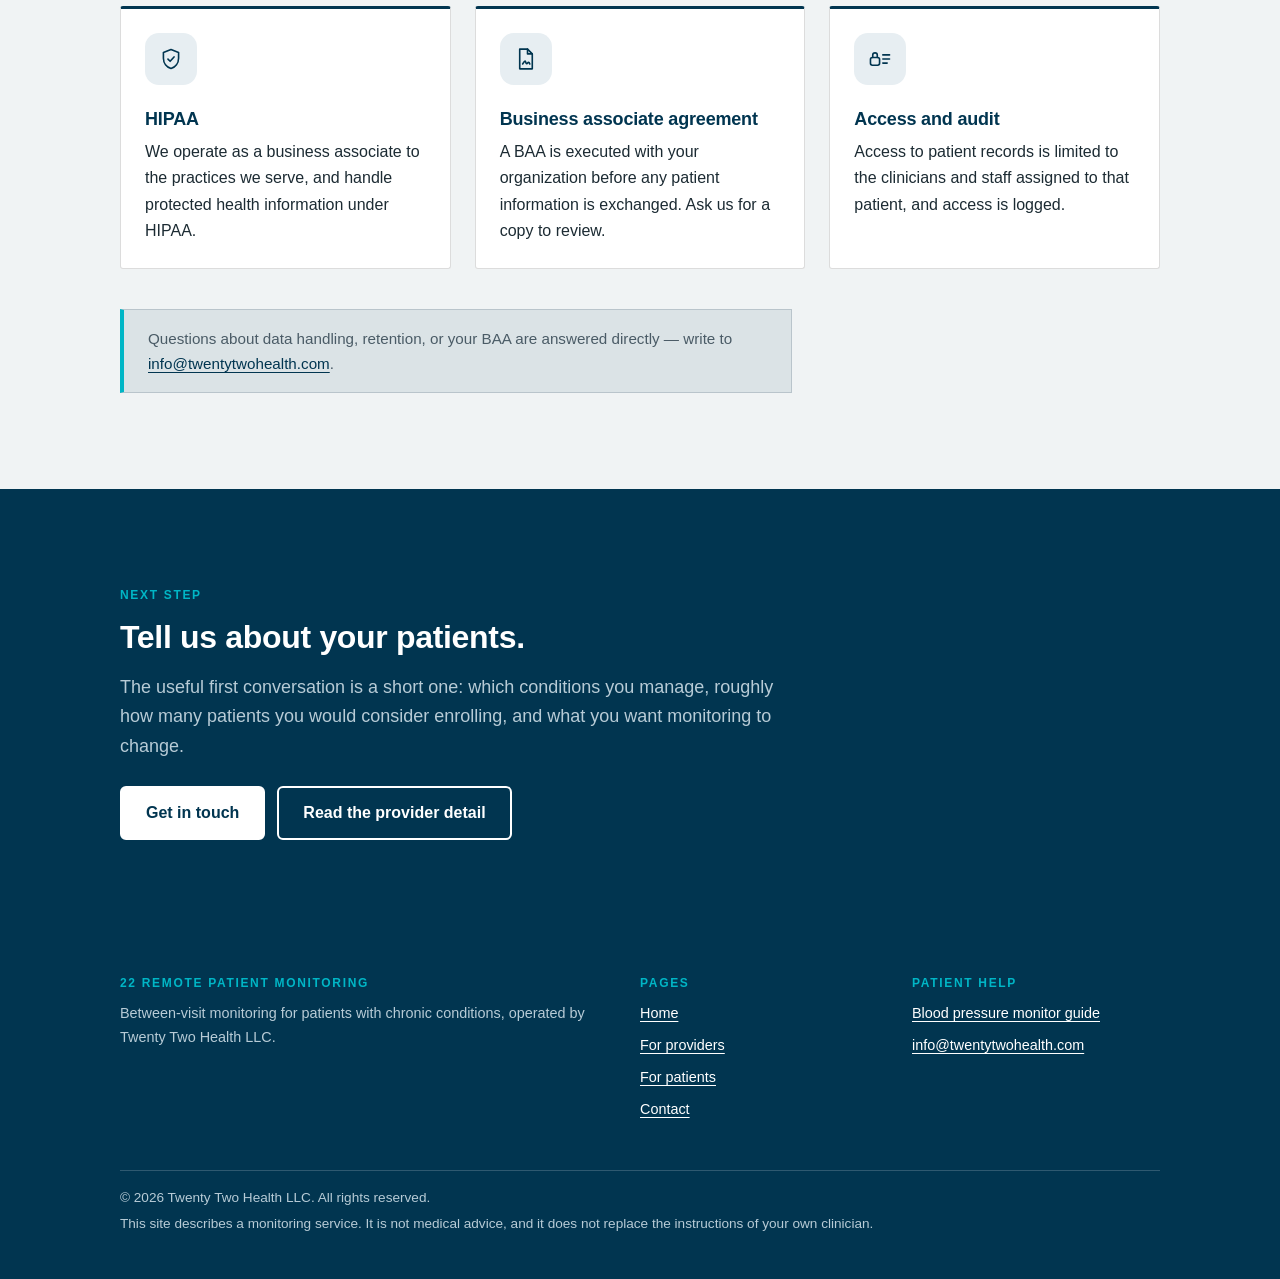
==== commit d71c33bb: "capabilities: replace the asymmetric grid with a capability ledger The home page's "What the service" ====
--- a/index.html
+++ b/index.html
@@ -31,7 +31,7 @@
     <link rel="icon" type="image/png" href="/assets/favicon-32.png" sizes="32x32" />
     <link rel="apple-touch-icon" href="/assets/favicon-180.png" />
     <link rel="stylesheet" href="/assets/brand.css" />
-    <link rel="stylesheet" href="/assets/site.css?v=19" />
+    <link rel="stylesheet" href="/assets/site.css?v=22" />
   </head>
   <body>
     <a class="skip-link" href="#main">Skip to main content</a>
@@ -119,76 +119,81 @@
 
 
       <!-- 1b — WHAT THE SERVICE COVERS -->
-      <section class="section section--tight" aria-labelledby="cap-h">
-        <div class="container">
-          <ul class="feature-grid">
-            <li class="feature-panel">
-              <h2 id="cap-h">What the service covers</h2>
-              <p>
-                From enrollment through to billing, run by our clinical team
-                rather than added to yours.
-              </p>
-            </li>
-            <li>
-              <div class="cap-tile">
-                <svg viewBox="0 0 24 24" fill="none" stroke="currentColor"
-                     stroke-width="1.5" stroke-linecap="round"
-                     stroke-linejoin="round" aria-hidden="true" focusable="false">
-                  <circle cx="9.5" cy="8" r="3.3"/><path d="M3.6 20c0-3.4 2.6-5.2 5.9-5.2s5.9 1.8 5.9 5.2"/><path d="M19 4.4v5.2M16.4 7h5.2"/>
-                </svg>
-                <span>Enrollment</span>
-              </div>
-            </li>
-            <li>
-              <div class="cap-tile">
-                <svg viewBox="0 0 24 24" fill="none" stroke="currentColor"
-                     stroke-width="1.5" stroke-linecap="round"
-                     stroke-linejoin="round" aria-hidden="true" focusable="false">
-                  <rect x="6.2" y="3.2" width="11.6" height="17.6" rx="2.4"/><path d="M9.6 8.2h4.8M9.6 11.4h4.8"/><path d="M12 16.6h.01"/>
-                </svg>
-                <span>Device setup</span>
-              </div>
-            </li>
-            <li>
-              <div class="cap-tile">
-                <svg viewBox="0 0 24 24" fill="none" stroke="currentColor"
-                     stroke-width="1.5" stroke-linecap="round"
-                     stroke-linejoin="round" aria-hidden="true" focusable="false">
-                  <rect x="3" y="5.2" width="18" height="13.6" rx="2.4"/><path d="M6.2 12.4h2.5l1.7-3.6 2.3 7 1.9-3.4h3.2"/>
-                </svg>
-                <span>Vital analysis</span>
-              </div>
-            </li>
-            <li>
-              <div class="cap-tile">
-                <svg viewBox="0 0 24 24" fill="none" stroke="currentColor"
-                     stroke-width="1.5" stroke-linecap="round"
-                     stroke-linejoin="round" aria-hidden="true" focusable="false">
-                  <path d="M6 3.6h12a1.4 1.4 0 0 1 1.4 1.4v14a1.4 1.4 0 0 1-1.4 1.4H6a1.4 1.4 0 0 1-1.4-1.4V5A1.4 1.4 0 0 1 6 3.6z"/><path d="M8 8h5"/><path d="M8 14.4l2.2 2.2 4.4-4.8"/>
-                </svg>
-                <span>Clinical review</span>
-              </div>
-            </li>
-            <li>
-              <div class="cap-tile">
-                <svg viewBox="0 0 24 24" fill="none" stroke="currentColor"
-                     stroke-width="1.5" stroke-linecap="round"
-                     stroke-linejoin="round" aria-hidden="true" focusable="false">
-                  <path d="M20.4 12.1a7.5 7.5 0 0 1-8 7.4 8.3 8.3 0 0 1-2.5-.4L4.6 20.8l1.5-4.3a7.2 7.2 0 0 1-1.5-4.4 7.5 7.5 0 0 1 8-7.4 7.5 7.5 0 0 1 7.8 7.4z"/><path d="M9.2 12.1h.01M12.4 12.1h.01M15.6 12.1h.01"/>
-                </svg>
-                <span>Patient engagement</span>
-              </div>
-            </li>
-            <li>
-              <div class="cap-tile">
-                <svg viewBox="0 0 24 24" fill="none" stroke="currentColor"
-                     stroke-width="1.5" stroke-linecap="round"
-                     stroke-linejoin="round" aria-hidden="true" focusable="false">
-                  <path d="M3.8 20.4h16.4"/><path d="M7.4 20.4v-6.2M12 20.4V6.4M16.6 20.4v-9.4"/>
-                </svg>
-                <span>Billing &amp; reporting</span>
-              </div>
-            </li>
+      <section class="section" aria-labelledby="cap-h">
+        <div class="container">
+          <p class="section__label">What we do</p>
+          <h2 id="cap-h">What the service actually includes.</h2>
+          <p class="lede">
+            Six things, run by our team rather than added to yours &mdash; from
+            getting the patient enrolled to getting the month billed.
+          </p>
+          <ul class="ledger">
+              <li>
+                <div class="ledger__row">
+                  <svg class="cap-ico" viewBox="0 0 48 48" aria-hidden="true" focusable="false">
+                    <rect class="f" x="7" y="5" width="24" height="32" rx="3"/><path class="i" d="M13 13h12M13 19h12M13 25h7"/><circle class="f" cx="35" cy="34" r="9"/><path class="i" d="M31 34l3 3 5-6"/>
+                  </svg>
+                  <div>
+                    <h3>Automated billing</h3>
+                    <p>Billable time and transmission days are captured as the work happens, so the minutes behind a code trace to specific work. A dedicated billing team stands behind it.</p>
+                  </div>
+                </div>
+              </li>
+              <li>
+                <div class="ledger__row">
+                  <svg class="cap-ico" viewBox="0 0 48 48" aria-hidden="true" focusable="false">
+                    <rect class="f" x="4" y="8" width="40" height="30" rx="4"/><path class="i" d="M4 17h40"/><path class="i" d="M9.5 12.5h.01M14 12.5h.01M18.5 12.5h.01"/><path class="i" d="M11 31l7-7 5 5 8-10"/>
+                  </svg>
+                  <div>
+                    <h3>Dashboard and web app</h3>
+                    <p>The clinic gets its own login. Readings, review history and documentation are visible whenever you want them, rather than arriving as a periodic report.</p>
+                  </div>
+                </div>
+              </li>
+              <li>
+                <div class="ledger__row">
+                  <svg class="cap-ico" viewBox="0 0 48 48" aria-hidden="true" focusable="false">
+                    <circle class="f" cx="19" cy="15" r="7"/><path class="f" d="M7 38c0-7 5.4-11 12-11s12 4 12 11z"/><path class="i" d="M39 24v12M33 30h12"/>
+                  </svg>
+                  <div>
+                    <h3>Patient registration</h3>
+                    <p>We enroll the patient ourselves &mdash; consent, paperwork and onboarding. It does not land on your front desk.</p>
+                  </div>
+                </div>
+              </li>
+              <li>
+                <div class="ledger__row">
+                  <svg class="cap-ico" viewBox="0 0 48 48" aria-hidden="true" focusable="false">
+                    <rect class="f" x="3" y="10" width="25" height="21" rx="5"/><path class="i" d="M9 17h9M9 23h13"/><rect class="f" x="32" y="18" width="13" height="23" rx="3.5"/><path class="i" d="M36 23h5M38.5 37h.01"/>
+                  </svg>
+                  <div>
+                    <h3>Device setup</h3>
+                    <p>Devices arrive configured. The patient pairs one to their phone and starts taking readings; there is nothing for your staff to assemble.</p>
+                  </div>
+                </div>
+              </li>
+              <li class="feat">
+                <div class="ledger__row">
+                  <svg class="cap-ico" viewBox="0 0 48 48" aria-hidden="true" focusable="false">
+                    <path class="f" d="M8 8h32a4 4 0 0 1 4 4v17a4 4 0 0 1-4 4H22l-9 8v-8h-5a4 4 0 0 1-4-4V12a4 4 0 0 1 4-4z"/><path class="i" d="M15 17h18M15 24h11"/>
+                  </svg>
+                  <div>
+                    <h3>Patient engagement</h3>
+                    <p>Most remote monitoring ships a device and leaves adherence to chance. We do not. Our care team calls patients when readings call for it &mdash; so readings keep coming, and someone notices when they stop.</p>
+                  </div>
+                </div>
+              </li>
+              <li class="last">
+                <div class="ledger__row">
+                  <svg class="cap-ico" viewBox="0 0 48 48" aria-hidden="true" focusable="false">
+                    <rect class="f" x="9" y="7" width="30" height="36" rx="4"/><rect class="f" x="18" y="3" width="12" height="7" rx="2"/><path class="i" d="M16 20h16M16 27h11"/><path class="i" d="M16 35l4 4 9-10"/>
+                  </svg>
+                  <div>
+                    <h3>Clinical review and documentation</h3>
+                    <p>Readings are reviewed daily. Anything outside a patient&rsquo;s thresholds is escalated to you, and the month&rsquo;s activity is documented as it happens.</p>
+                  </div>
+                </div>
+              </li>
           </ul>
         </div>
       </section>
@@ -731,6 +736,6 @@
         </div>
       </div>
     </footer>
-    <script src="/assets/site.js?v=19" defer></script>
+    <script src="/assets/site.js?v=22" defer></script>
   </body>
 </html>
--- a/assets/site.css
+++ b/assets/site.css
@@ -830,61 +830,6 @@
   max-width: none;
 }
 
-/* ----------------------------------------------------------- icon strip */
-/* Navigational furniture: one stroke weight, one colour, no fills. */
-
-.capstrip {
-  list-style: none;
-  margin: 0;
-  padding: 0;
-  max-width: none;
-  display: grid;
-  gap: var(--space-sm);
-  grid-template-columns: repeat(2, 1fr);
-}
-@media (min-width: 34em) {
-  .capstrip {
-    grid-template-columns: repeat(3, 1fr);
-  }
-}
-@media (min-width: 60em) {
-  .capstrip {
-    grid-template-columns: repeat(6, 1fr);
-  }
-}
-
-.capstrip > li {
-  margin: 0;
-}
-
-.cap-tile {
-  height: 100%;
-  display: flex;
-  flex-direction: column;
-  align-items: center;
-  justify-content: flex-start;
-  gap: var(--space-xs);
-  text-align: center;
-  padding: var(--space-lg) var(--space-xs);
-  background: var(--surface);
-  border: 1px solid var(--border);
-  border-radius: var(--radius-sm);
-}
-
-.cap-tile svg {
-  width: 44px;
-  height: 44px;
-  flex-shrink: 0;
-  color: var(--brand-primary);
-}
-
-.cap-tile span {
-  font-size: 0.875rem;
-  font-weight: 600;
-  color: var(--text);
-  line-height: 1.3;
-  text-wrap: balance;
-}
 
 .section--tight {
   padding-block: var(--space-xl);
@@ -1065,8 +1010,7 @@
    existing <svg> directly — padding inside a border-box element leaves a 26px
    glyph in a 52px tile — so no markup changed to introduce the chips. */
 .card__icon,
-.card__fig,
-.cap-tile svg {
+.card__fig {
   width: 52px;
   height: 52px;
   padding: 13px;
@@ -1076,96 +1020,6 @@
   margin-bottom: var(--space-md);
 }
 
-
-/* --- asymmetric feature grid ------------------------------------------- */
-/* One large filled panel to land on first, then tiles of two widths. Single
-   column on mobile; the spans only switch on at 48em. */
-
-.feature-grid {
-  list-style: none;
-  margin: 0;
-  padding: 0;
-  max-width: none;
-  display: grid;
-  gap: var(--space-md);
-  grid-template-columns: 1fr;
-}
-.feature-grid > li {
-  margin: 0;
-}
-
-@media (min-width: 48em) {
-  .feature-grid {
-    grid-template-columns: repeat(4, 1fr);
-    gap: var(--space-lg);
-  }
-  .feature-grid > .feature-panel {
-    grid-column: span 2;
-    grid-row: span 2;
-  }
-  /* The last two run wide, so the block does not end on a uniform row. */
-  .feature-grid > li:nth-last-child(-n + 2) {
-    grid-column: span 2;
-  }
-}
-
-.feature-panel {
-  background: var(--brand-primary);
-  color: var(--text-inverse);
-  border-radius: 14px;
-  padding: var(--space-xl);
-  display: flex;
-  flex-direction: column;
-  justify-content: center;
-  gap: var(--space-sm);
-}
-.feature-panel h2 {
-  color: var(--text-inverse);
-  font-size: clamp(1.3rem, 2.4vw, 1.75rem);
-  margin: 0;
-}
-.feature-panel p {
-  color: var(--text-on-inverse-muted);
-  margin: 0;
-  max-width: 26rem;
-}
-
-.cap-tile {
-  height: 100%;
-  display: flex;
-  flex-direction: column;
-  align-items: flex-start;
-  justify-content: flex-start;
-  gap: 0;
-  text-align: left;
-  padding: var(--space-lg);
-  background: var(--surface);
-  border: 1px solid var(--border);
-  border-radius: 14px;
-}
-.cap-tile svg {
-  margin-bottom: var(--space-sm);
-}
-.cap-tile span {
-  font-size: 0.95rem;
-  font-weight: 600;
-  color: var(--text);
-  line-height: 1.35;
-  text-wrap: balance;
-}
-
-/* The two wide tiles read better with the icon beside the label. */
-@media (min-width: 48em) {
-  .feature-grid > li:nth-last-child(-n + 2) .cap-tile {
-    flex-direction: row;
-    align-items: center;
-    gap: var(--space-md);
-  }
-  .feature-grid > li:nth-last-child(-n + 2) .cap-tile svg {
-    margin-bottom: 0;
-    flex-shrink: 0;
-  }
-}
 
 /* Notices sit on the band inside sunken sections, so lift them to white. */
 .section--sunken .notice {
@@ -1293,3 +1147,224 @@
   stroke-linecap: round;
   stroke-linejoin: round;
 }
+
+/* ------------------------------------------ providers hero + eligibility */
+
+/* Providers hero: the headline runs full width, then the lede sits in a tinted
+   panel beside the photograph so it reads as a statement rather than body copy.
+   The panel is top-aligned (align-items: start) — stretching it to the photo's
+   height left a band of dead space above and below the text. */
+.hero--stacked h1 {
+  font-size: clamp(2.1rem, 5vw, 3.9rem);
+  line-height: 1.03;
+  letter-spacing: -0.03em;
+  color: var(--text);
+  max-width: 20ch;
+}
+.hero__split {
+  display: grid;
+  gap: var(--space-xl);
+  margin-top: var(--space-xl);
+  align-items: start;
+}
+@media (min-width: 52em) {
+  .hero__split {
+    grid-template-columns: minmax(0, 1fr) minmax(0, 1fr);
+    gap: var(--space-2xl);
+  }
+}
+.pullquote {
+  background: var(--brand-primary-100);
+  border-left: 5px solid var(--brand-accent);
+  border-radius: 0 14px 14px 0;
+  padding: var(--space-xl);
+}
+
+/* The taller vertical padding exists only to bring the panel closer to the
+   photo's height in the two-column layout. Stacked, there is nothing to match
+   and it would just be dead height. */
+@media (min-width: 52em) {
+  .hero__split .pullquote { padding: var(--space-2xl) var(--space-xl); }
+}
+/* Measured: --brand-primary on --brand-primary-100 is 11.01:1. */
+.pullquote p {
+  margin: 0;
+  font-size: clamp(1.15rem, 1.9vw, 1.5rem);
+  line-height: 1.45;
+  color: var(--brand-primary);
+  max-width: none;
+}
+/* 3:2 rather than 4:3: with the panel top-aligned it no longer stretches, so a
+   4:3 photo ran ~200px past the bottom of the panel and the gap simply moved
+   outside it. The shorter ratio brings the two columns close to level. */
+.hero__split .band__media img {
+  aspect-ratio: 3 / 2;
+  border-radius: 14px;
+}
+
+/* Eligibility criteria: a checklist across the full width rather than a bullet
+   list in a narrow column. The mark reuses the two-tone language of the device
+   illustrations. */
+.criteria {
+  list-style: none;
+  margin: var(--space-xl) 0 0;
+  padding: 0;
+  max-width: none;
+  display: grid;
+  gap: var(--space-lg);
+}
+@media (min-width: 48em) {
+  .criteria {
+    grid-template-columns: 1fr 1fr;
+    gap: var(--space-xl) var(--space-2xl);
+  }
+}
+.criteria > li {
+  margin: 0;
+  display: flex;
+  gap: var(--space-md);
+  align-items: flex-start;
+}
+.crit-ico {
+  width: 44px;
+  height: 44px;
+  flex-shrink: 0;
+}
+.crit-ico .f {
+  fill: var(--dev-fill);
+  stroke: var(--brand-primary);
+  stroke-width: 1.7;
+  stroke-linejoin: round;
+}
+.crit-ico .i {
+  fill: none;
+  stroke: var(--brand-primary);
+  stroke-width: 2;
+  stroke-linecap: round;
+  stroke-linejoin: round;
+}
+.criteria strong {
+  display: block;
+  color: var(--brand-primary);
+  font-size: 1rem;
+  margin-bottom: 2px;
+}
+.criteria span {
+  display: block;
+  color: var(--text-muted);
+  font-size: 0.97rem;
+  line-height: 1.6;
+}
+
+/* ------------------------------------------------ capability ledger */
+
+/* A ruled editorial list rather than a card grid: this section is a
+   capabilities pitch, and rules read as "here is what the service is" where a
+   wall of tiles reads as a feature dump. The promoted item breaks out of the
+   two columns into a tinted full-width band, which is the whole reason for the
+   ruled treatment — a band only reads as promoted against something quieter. */
+.cap-ico .f {
+  fill: var(--dev-fill);
+  stroke: var(--brand-primary);
+  stroke-width: 1.7;
+  stroke-linejoin: round;
+}
+.cap-ico .i {
+  fill: none;
+  stroke: var(--brand-primary);
+  stroke-width: 1.7;
+  stroke-linecap: round;
+  stroke-linejoin: round;
+}
+
+.ledger {
+  list-style: none;
+  margin: var(--space-2xl) 0 0;
+  padding: 0;
+  max-width: none;
+  display: grid;
+  gap: 0 var(--space-2xl);
+  grid-template-columns: 1fr;
+}
+@media (min-width: 48em) {
+  .ledger { grid-template-columns: 1fr 1fr; }
+}
+.ledger > li {
+  margin: 0;
+  padding: var(--space-xl) 0;
+  border-top: 1px solid var(--border);
+}
+.ledger__row {
+  display: flex;
+  gap: var(--space-lg);
+  align-items: flex-start;
+}
+.ledger .cap-ico {
+  width: 48px;
+  height: 48px;
+  flex-shrink: 0;
+}
+.ledger h3 {
+  margin: 0 0 0.3rem;
+  font-size: 1.05rem;
+  color: var(--brand-primary);
+}
+.ledger p {
+  margin: 0;
+  font-size: 0.95rem;
+  line-height: 1.6;
+  max-width: none;
+}
+
+/* The promoted item: a tinted band spanning both columns. */
+.ledger .feat {
+  grid-column: 1 / -1;
+  border-top: 0;
+  background: var(--brand-primary-100);
+  border-left: 5px solid var(--brand-accent);
+  border-radius: 0 14px 14px 0;
+  padding: var(--space-2xl) var(--space-xl);
+  margin-block: var(--space-lg);
+}
+.ledger .feat .ledger__row { gap: var(--space-xl); }
+.ledger .feat .cap-ico { width: 84px; height: 84px; }
+.ledger .feat h3 {
+  font-size: clamp(1.4rem, 2.4vw, 1.9rem);
+  margin-bottom: 0.5rem;
+}
+.ledger .feat p {
+  font-size: clamp(1.02rem, 1.4vw, 1.18rem);
+  color: var(--brand-primary);
+  line-height: 1.55;
+}
+/* Stacked, an 84px icon beside text leaves the text a very short measure. */
+@media (max-width: 47.99em) {
+  .ledger .feat .ledger__row { flex-direction: column; }
+}
+
+/* Five ordinary items do not divide into two columns. Rather than leave the
+   last one beside an empty ruled cell, it closes the list full width. */
+.ledger .last { grid-column: 1 / -1; }
+.ledger .last p { max-width: 62ch; }
+
+/* Condensed variant — providers page, directly under the hero. Same items and
+   the same promotion, one line of copy each, smaller icons, tighter rows. */
+.ledger--tight { margin-top: var(--space-xl); }
+.ledger--tight > li { padding: var(--space-lg) 0; }
+.ledger--tight .cap-ico { width: 36px; height: 36px; }
+.ledger--tight .ledger__row { gap: var(--space-md); }
+.ledger--tight h3 { font-size: 1rem; margin-bottom: 0.15rem; }
+.ledger--tight p { font-size: 0.92rem; line-height: 1.5; }
+.ledger--tight .feat {
+  padding: var(--space-lg) var(--space-xl);
+  margin-block: var(--space-md);
+}
+.ledger--tight .feat .cap-ico { width: 52px; height: 52px; }
+.ledger--tight .feat .ledger__row { gap: var(--space-lg); }
+/* Centring only makes sense while the row is horizontal — once it stacks, it
+   centres the icon over left-aligned text, which reads as a mistake. */
+@media (min-width: 48em) {
+  .ledger--tight .feat .ledger__row { align-items: center; }
+}
+.ledger--tight .feat h3 { font-size: 1.2rem; }
+.ledger--tight .feat p { font-size: 1rem; }
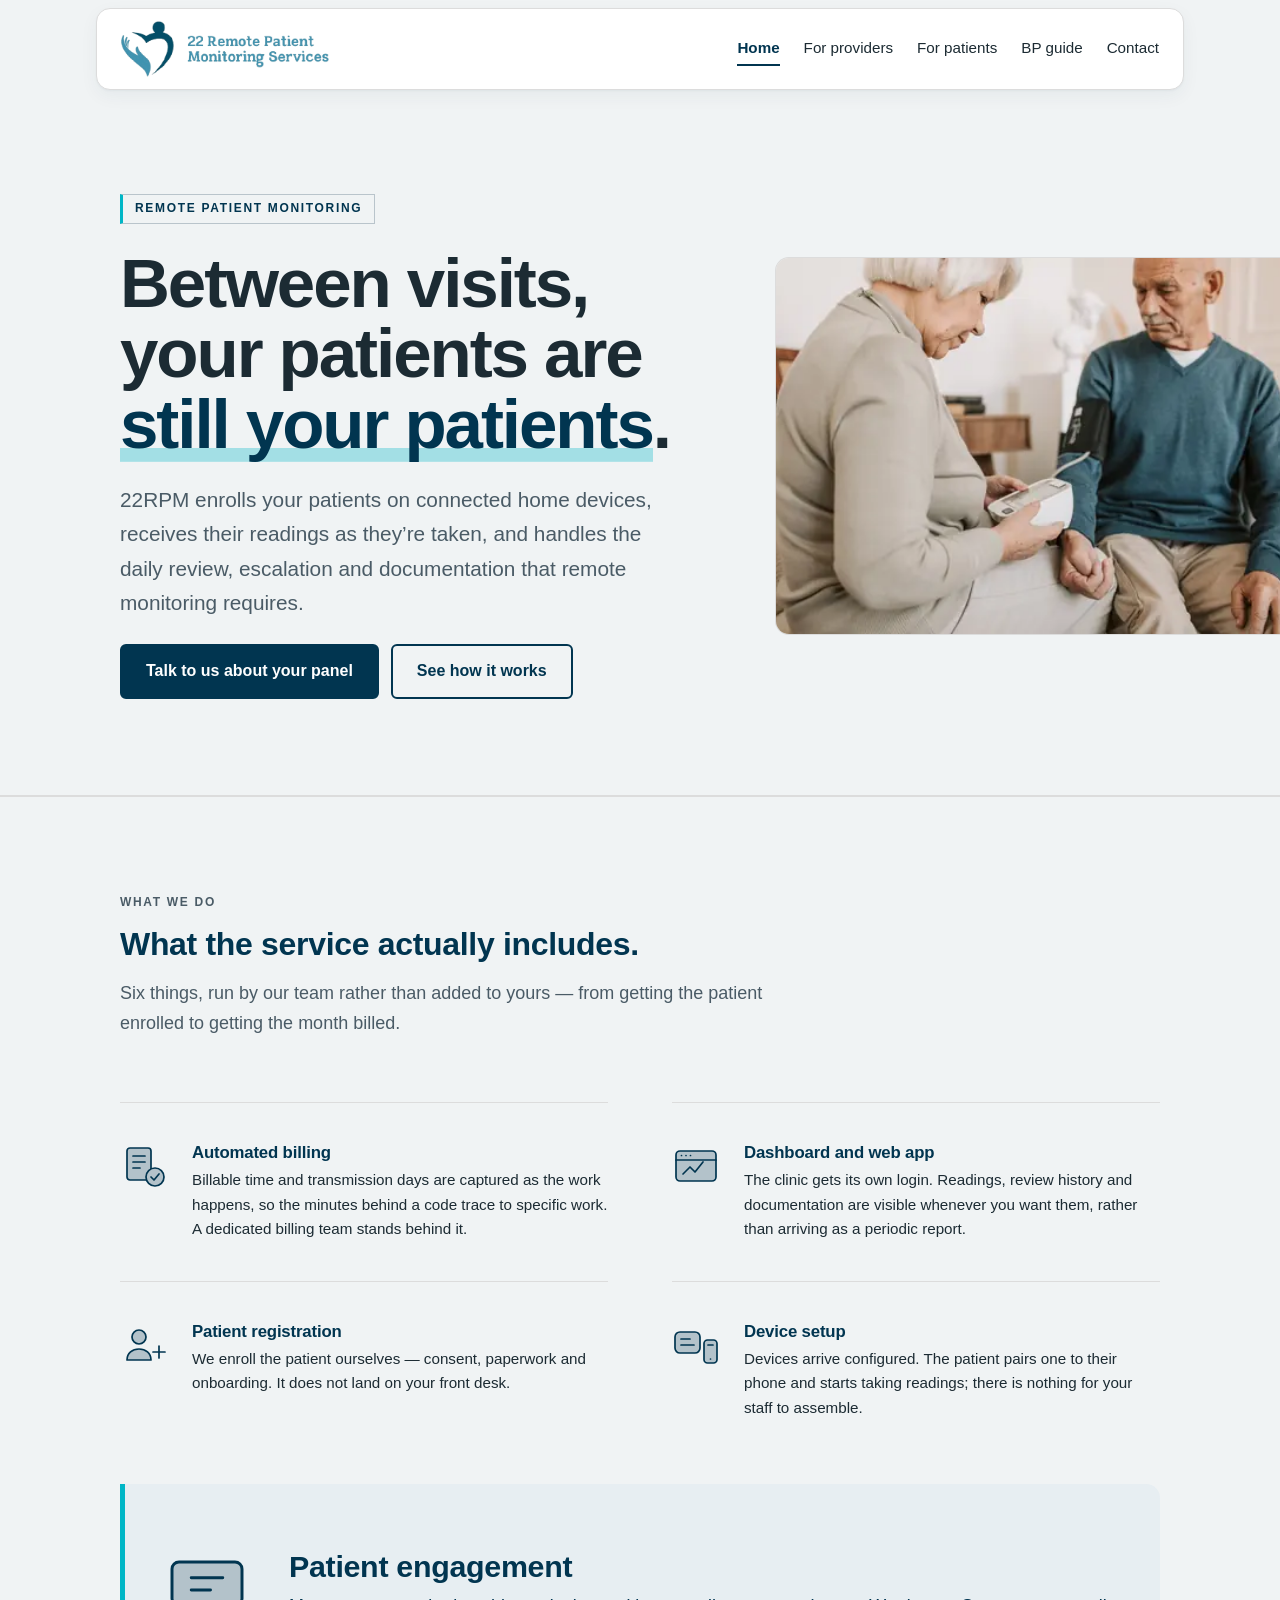
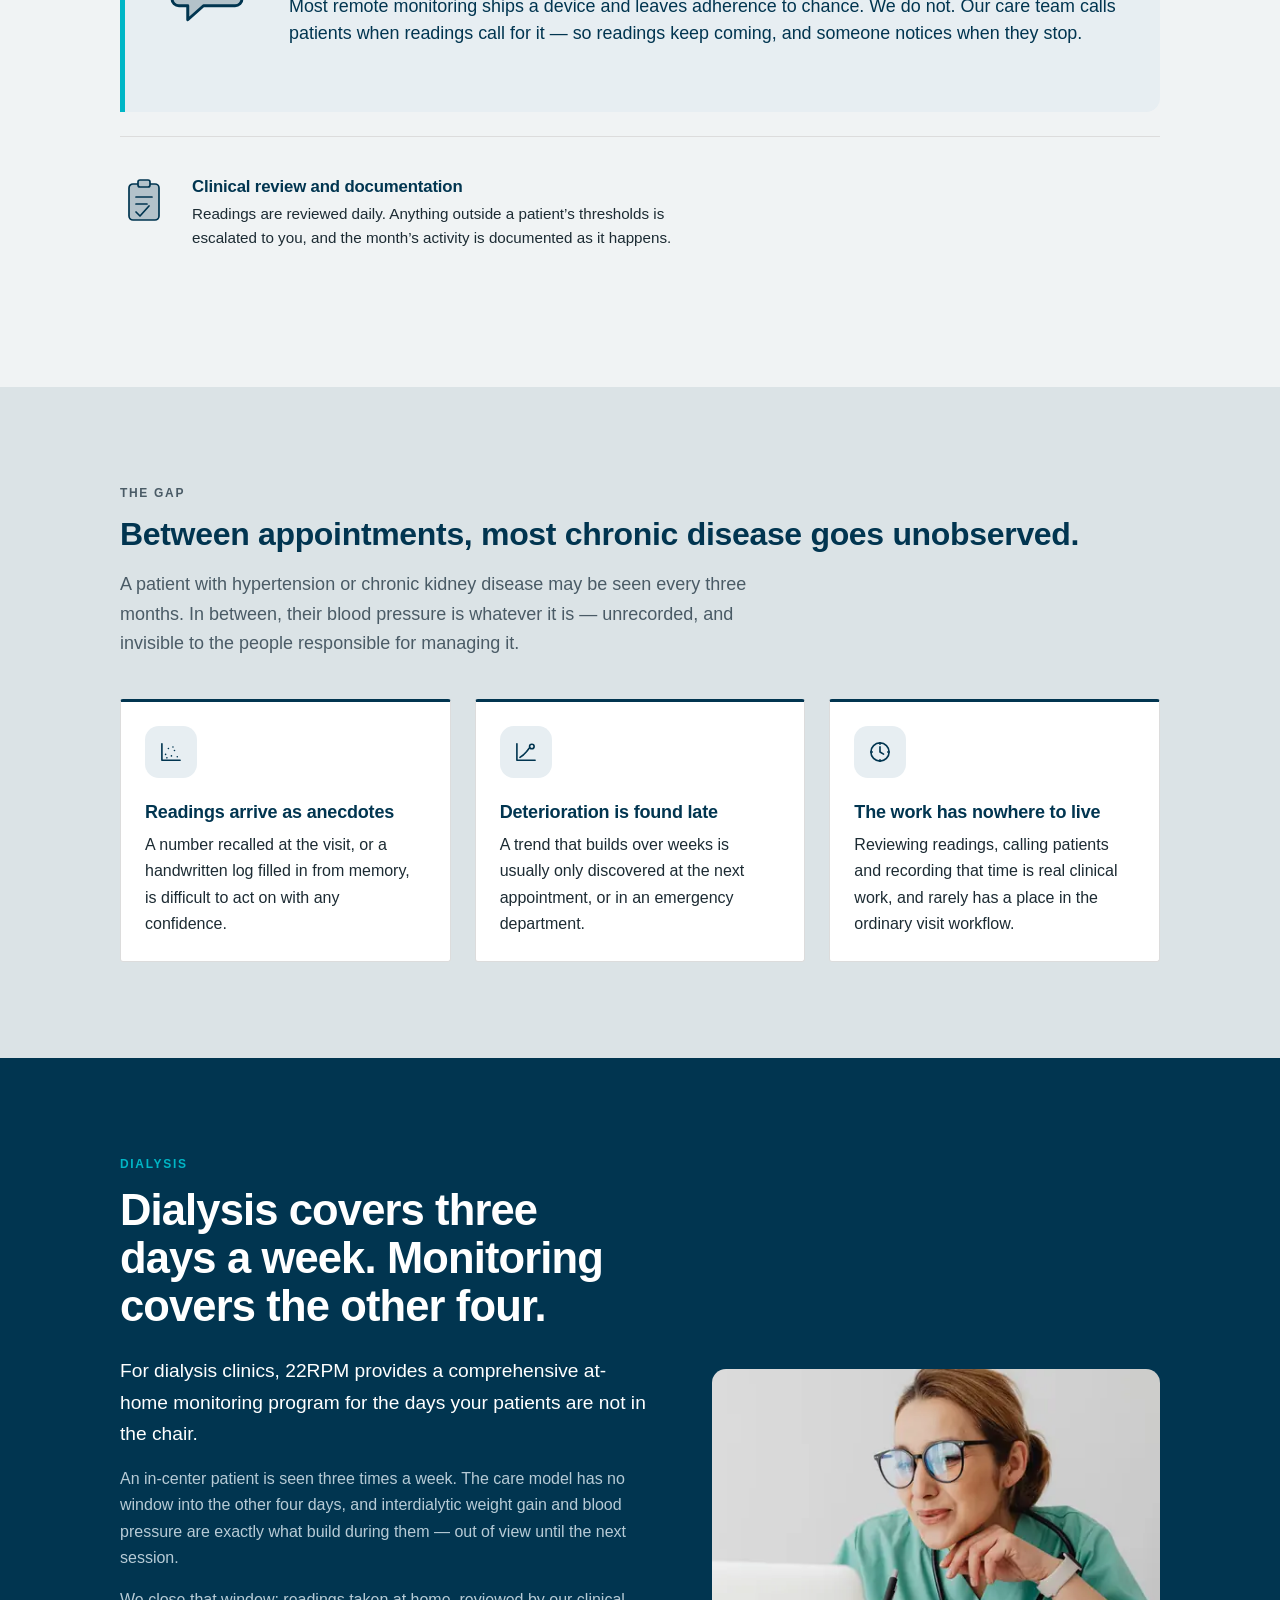
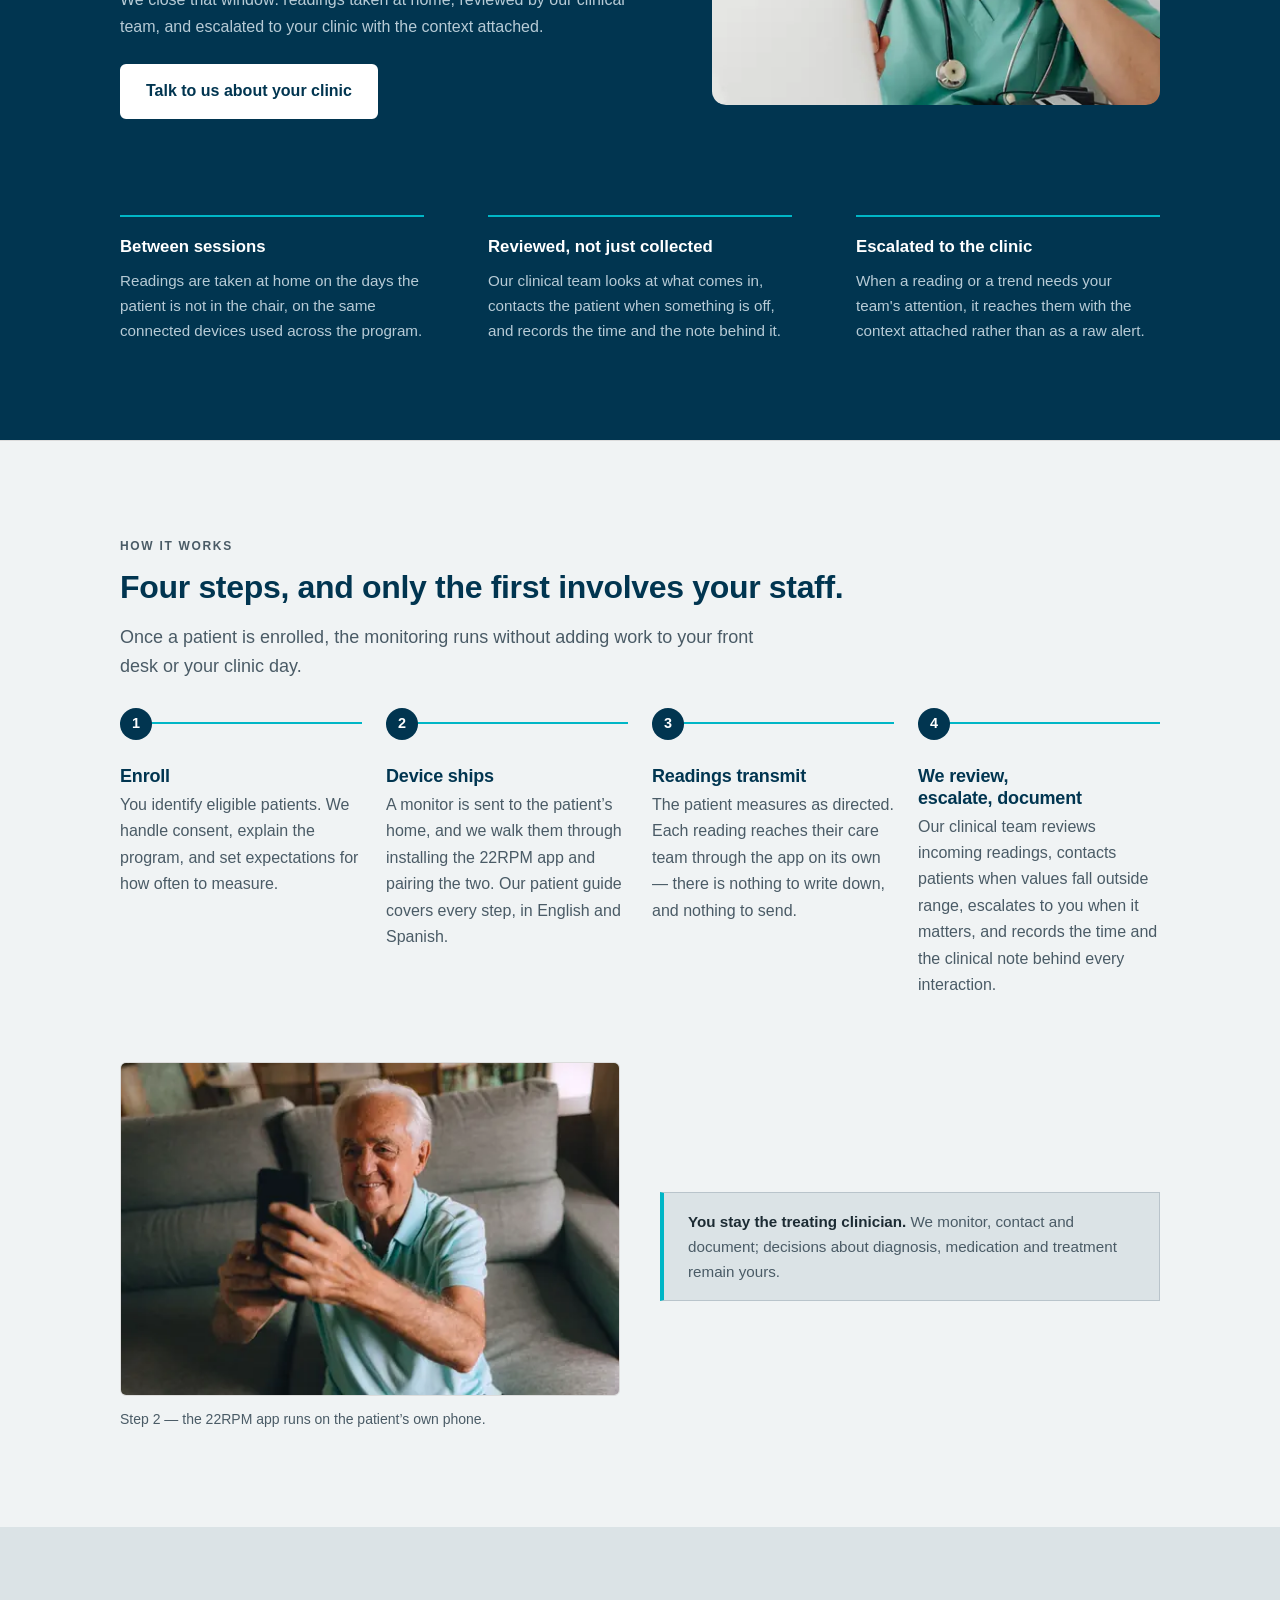
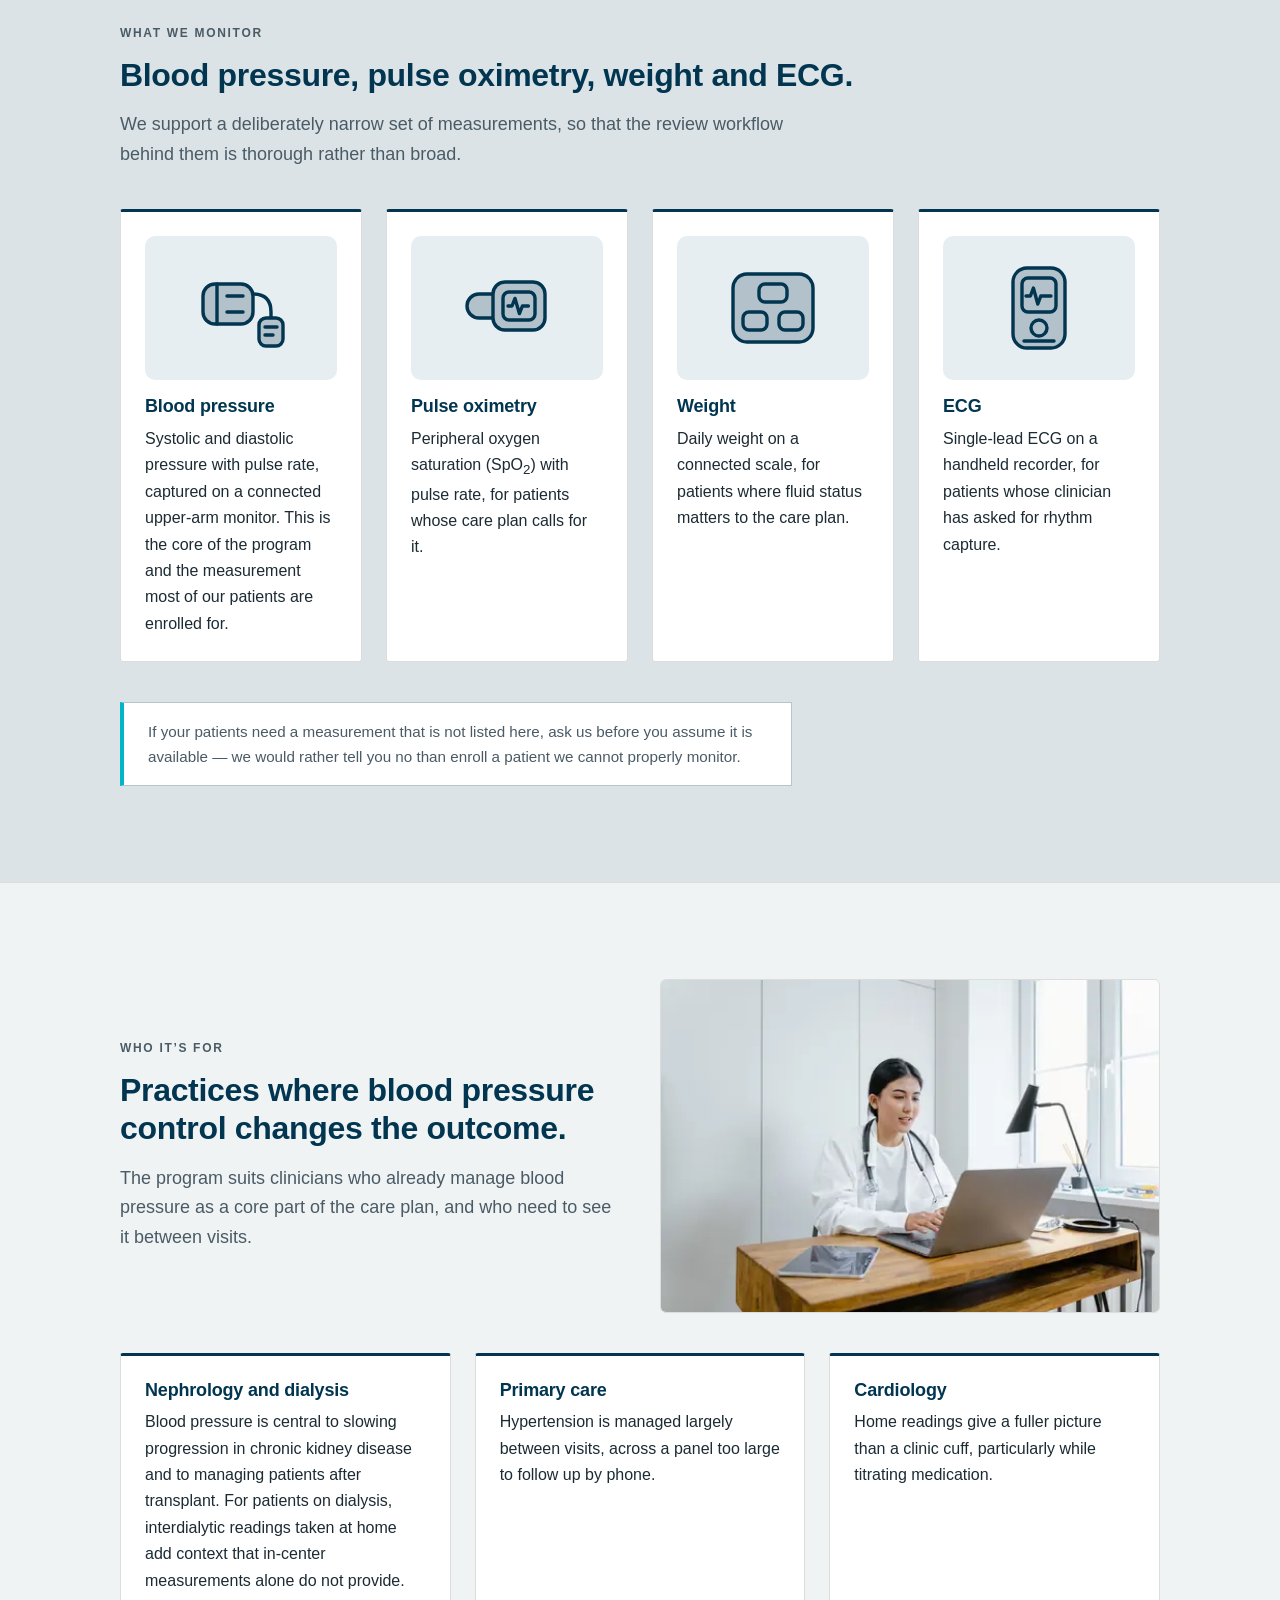
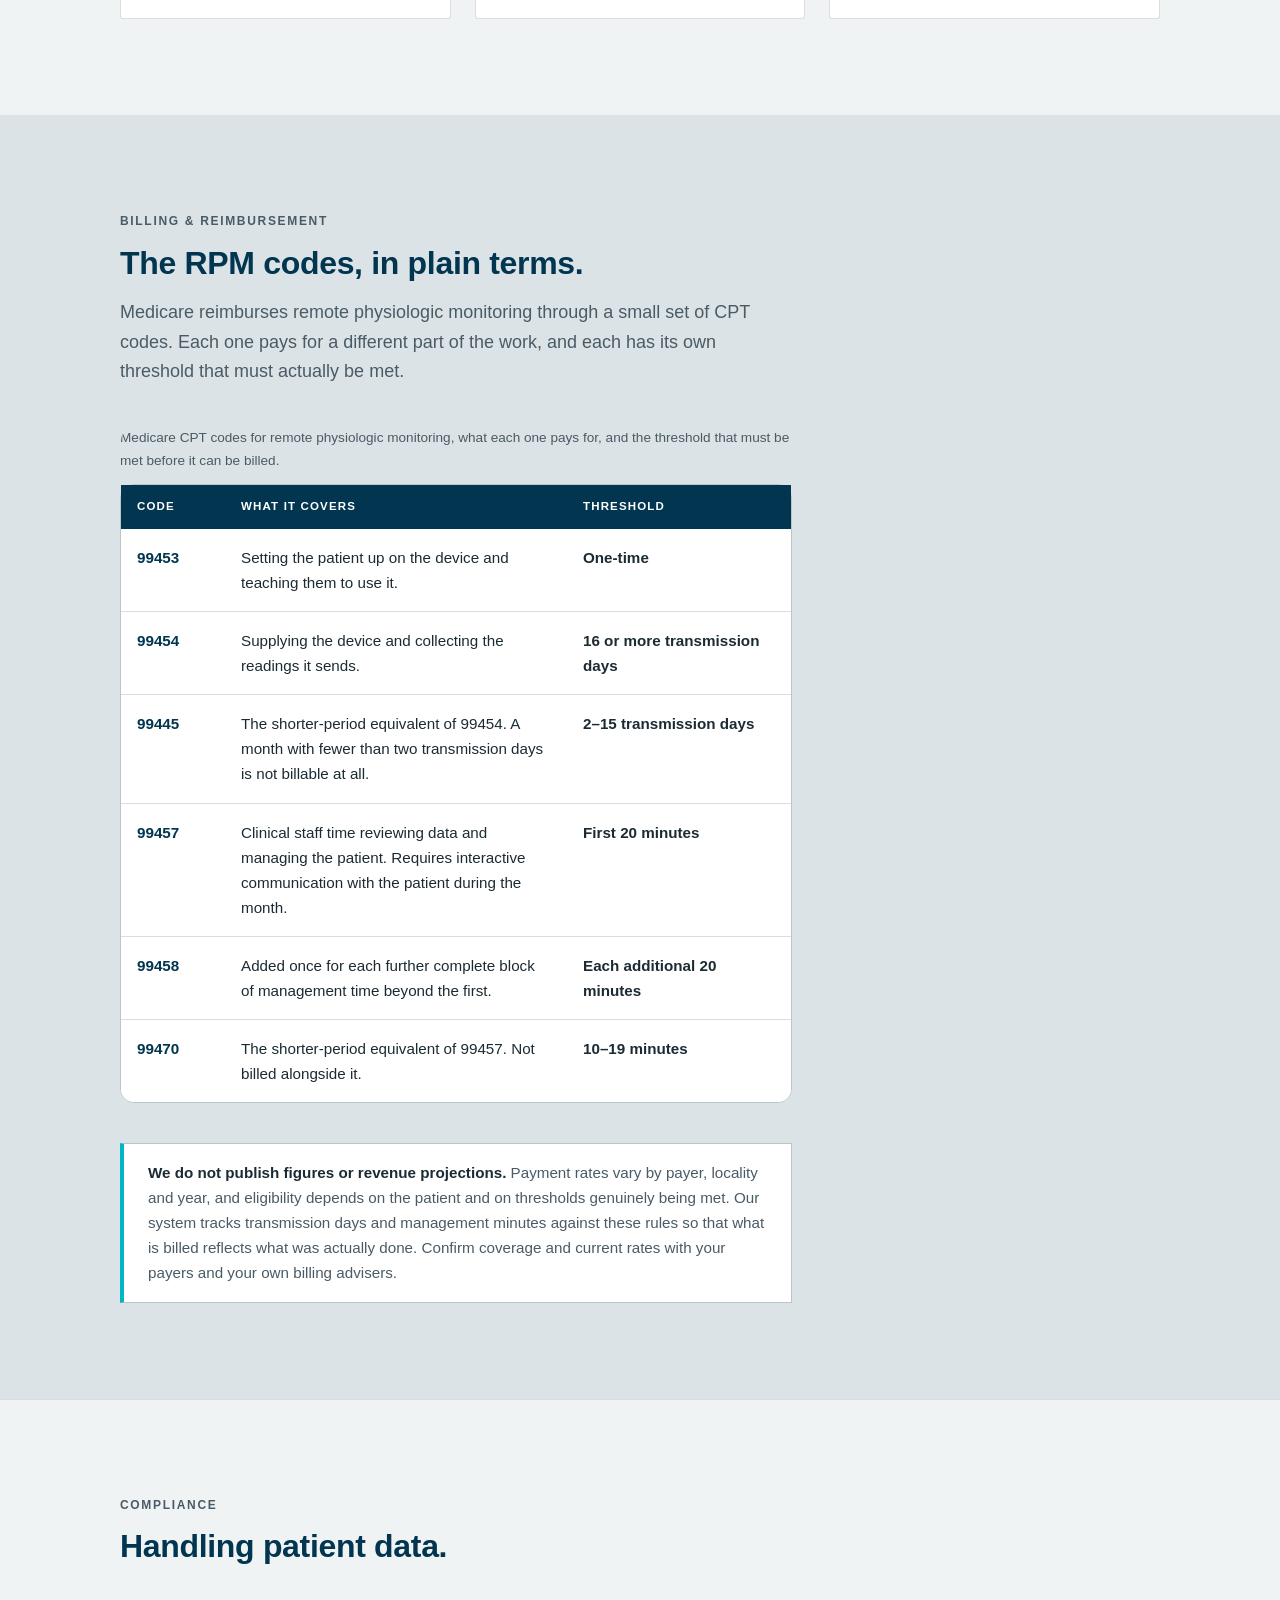
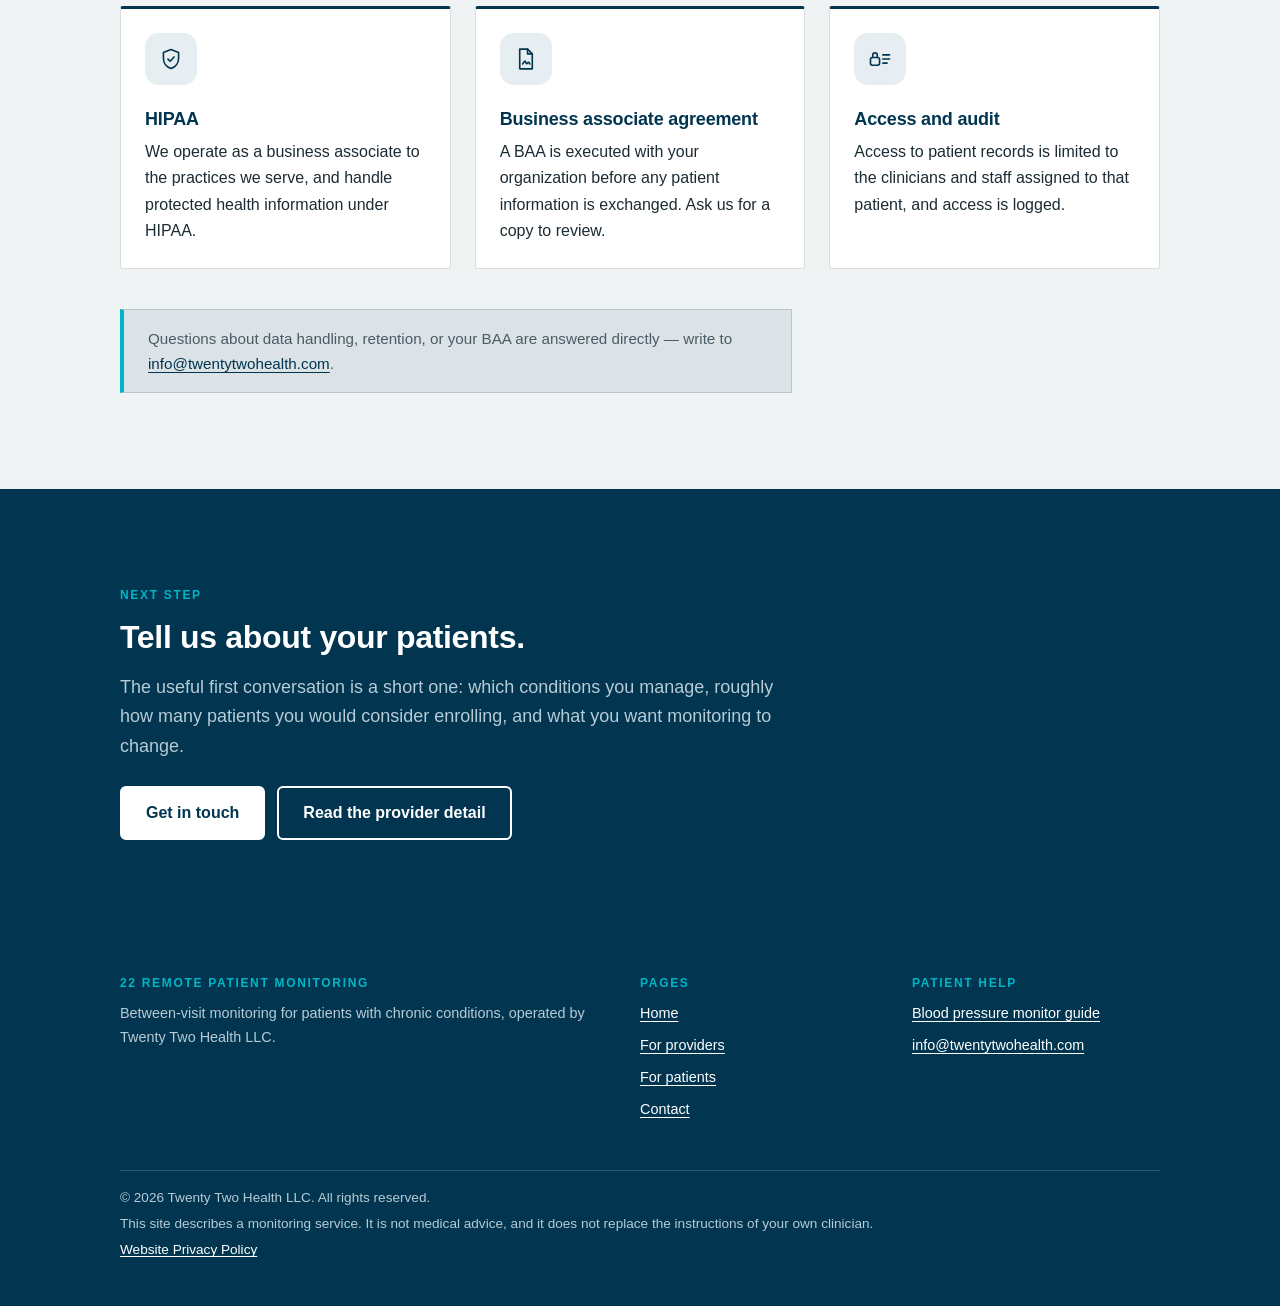
==== commit 9860c93f: "Add the Website Privacy Policy at /privacy-policy/ Recovered from Ricky's document, not from this re" ====
--- a/index.html
+++ b/index.html
@@ -31,7 +31,7 @@
     <link rel="icon" type="image/png" href="/assets/favicon-32.png" sizes="32x32" />
     <link rel="apple-touch-icon" href="/assets/favicon-180.png" />
     <link rel="stylesheet" href="/assets/brand.css" />
-    <link rel="stylesheet" href="/assets/site.css?v=22" />
+    <link rel="stylesheet" href="/assets/site.css?v=26" />
   </head>
   <body>
     <a class="skip-link" href="#main">Skip to main content</a>
@@ -733,9 +733,10 @@
             This site describes a monitoring service. It is not medical advice, and it
             does not replace the instructions of your own clinician.
           </p>
+          <p><a href="/privacy-policy/">Website Privacy Policy</a></p>
         </div>
       </div>
     </footer>
-    <script src="/assets/site.js?v=22" defer></script>
+    <script src="/assets/site.js?v=26" defer></script>
   </body>
 </html>
--- a/assets/site.css
+++ b/assets/site.css
@@ -1368,3 +1368,33 @@
 }
 .ledger--tight .feat h3 { font-size: 1.2rem; }
 .ledger--tight .feat p { font-size: 1rem; }
+
+/* ------------------------------------------------------------ legal pages */
+
+/* Long-form legal prose. Numbered headings carry the structure, so they get
+   more space above than below to bind each one to its own section rather than
+   floating between two. Lists inherit the body measure so a one-word item and
+   a three-line item start on the same left edge. */
+.legal h2 {
+  font-size: clamp(1.2rem, 2.6vw, 1.5rem);
+  color: var(--brand-primary);
+  margin: var(--space-2xl) 0 var(--space-sm);
+}
+.legal h2:first-of-type { margin-top: var(--space-lg); }
+.legal h3 {
+  font-size: 1.05rem;
+  color: var(--brand-primary);
+  margin: var(--space-xl) 0 var(--space-xs);
+}
+.legal ul {
+  max-width: var(--measure);
+  margin: 0 0 var(--space-md);
+  padding-left: 1.25rem;
+}
+.legal li { margin-bottom: 0.35rem; }
+.legal .notice { margin-bottom: var(--space-xl); }
+.legal__address {
+  font-style: normal;
+  line-height: 1.7;
+  max-width: var(--measure);
+}
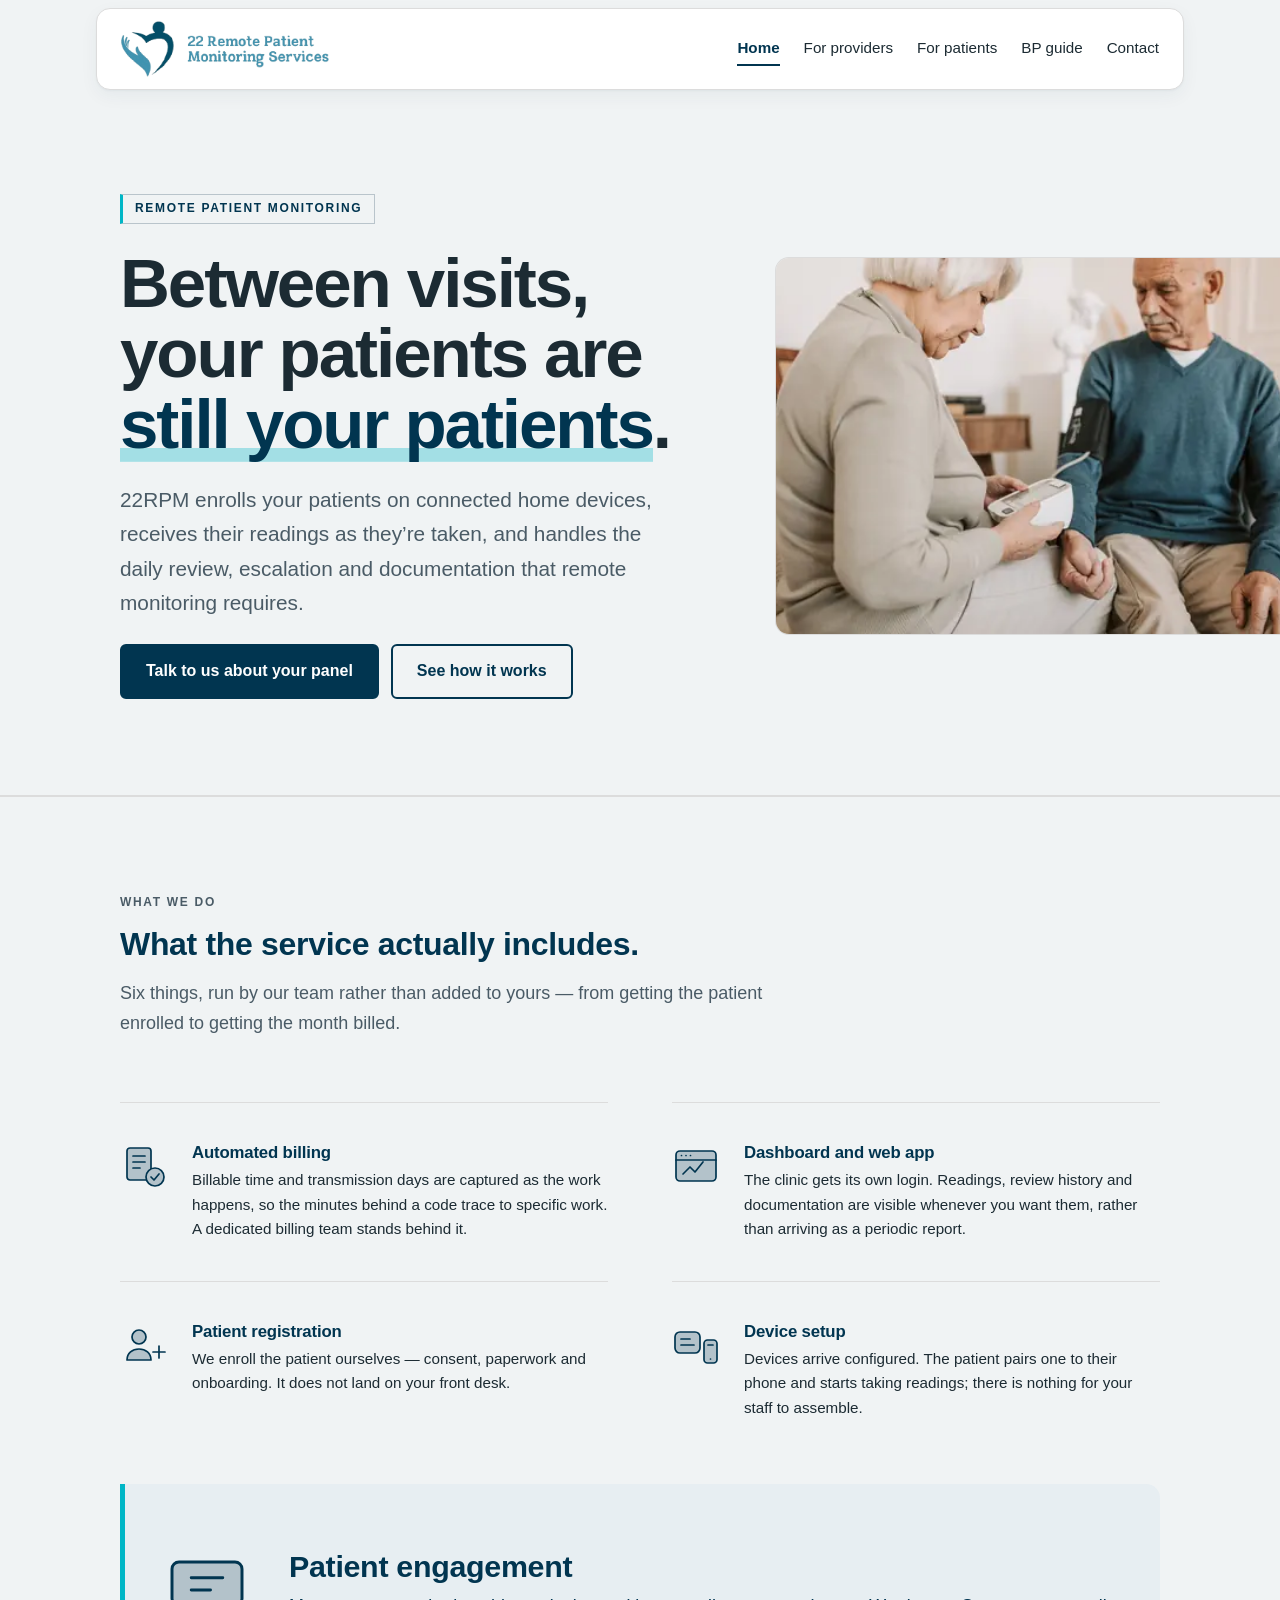
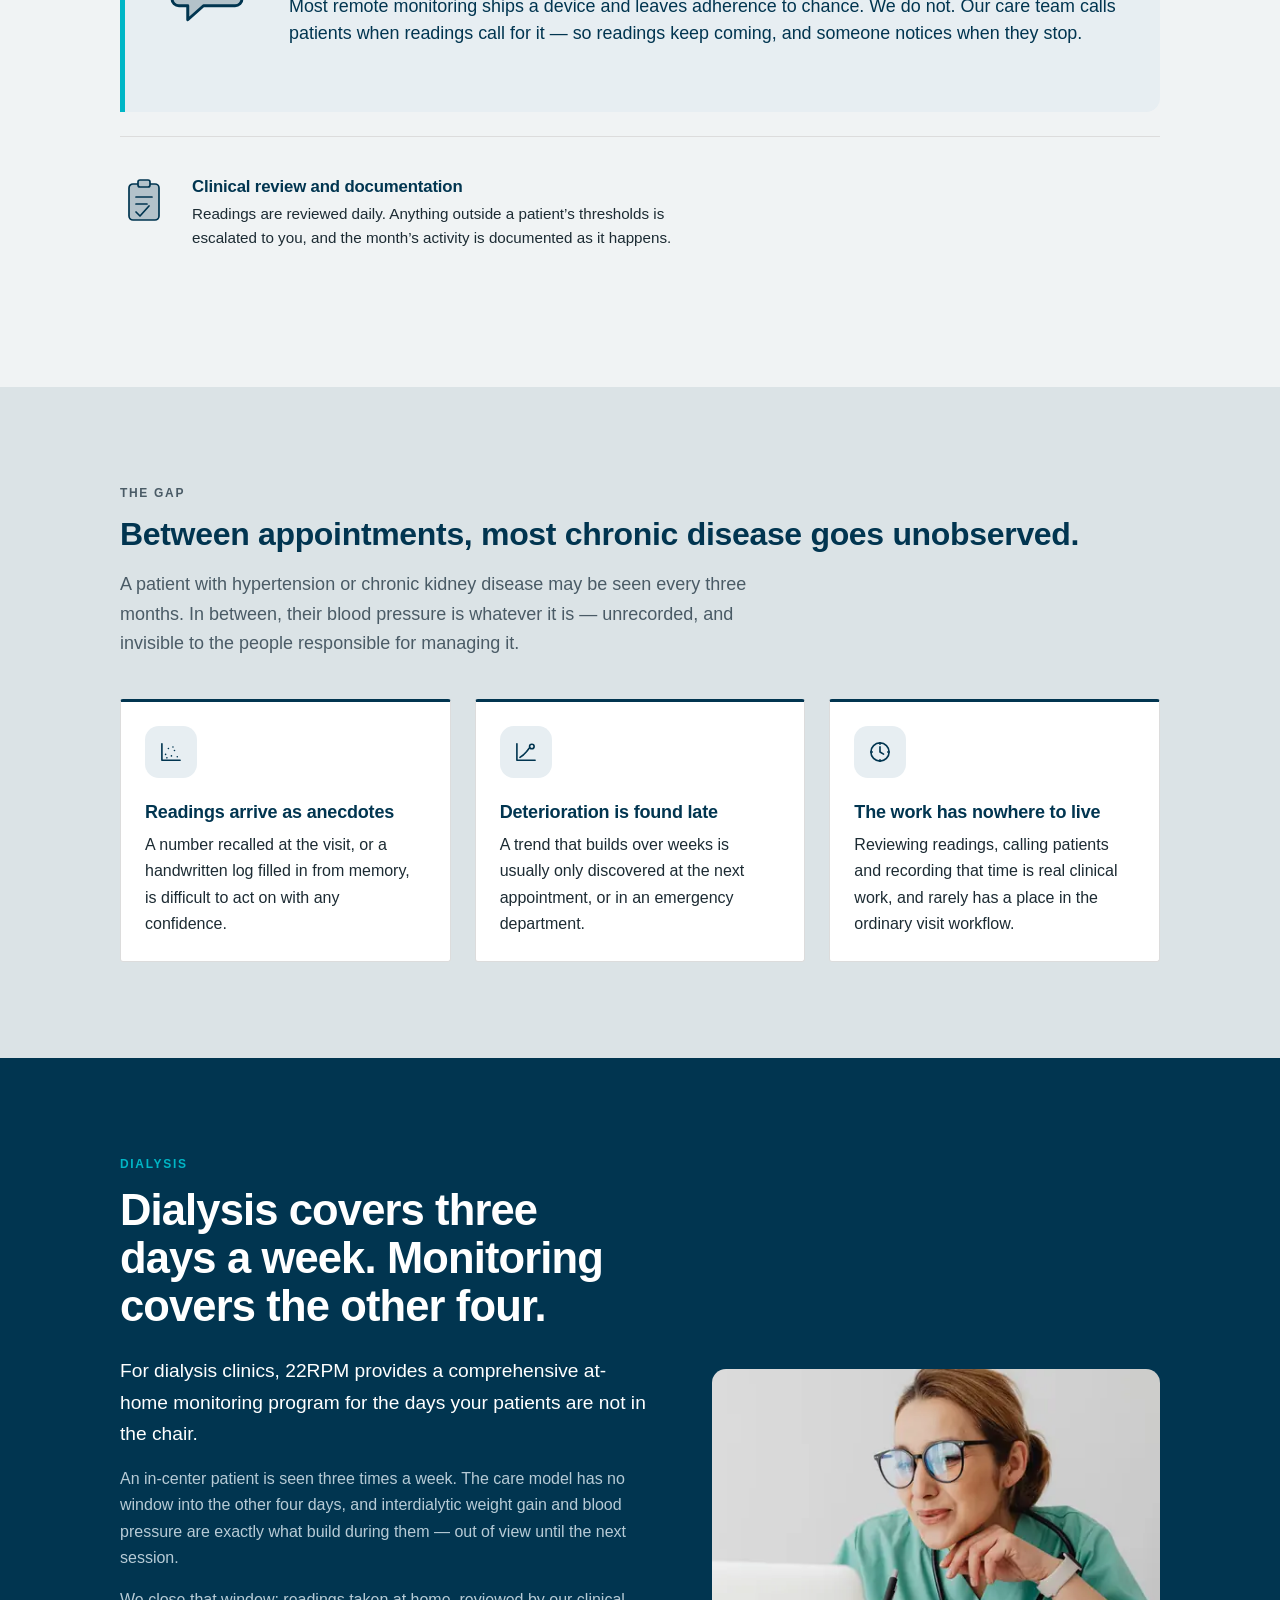
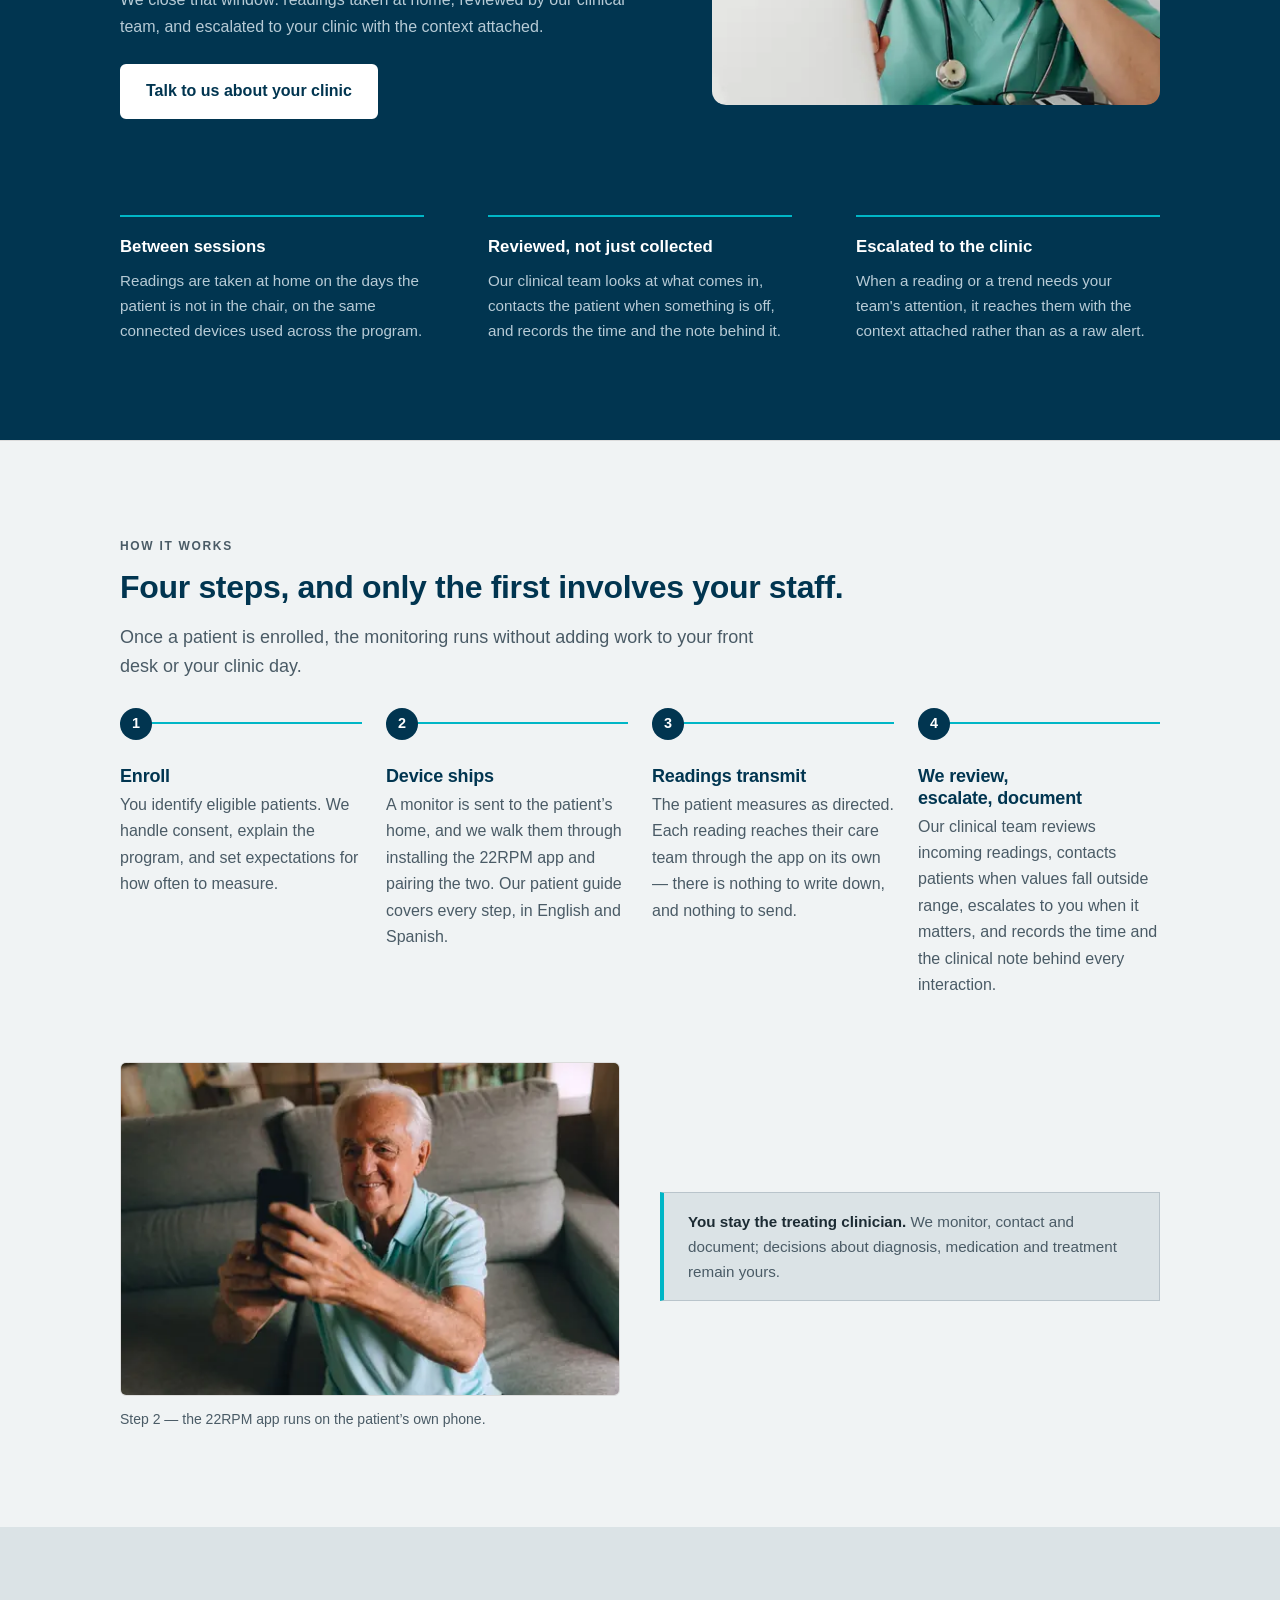
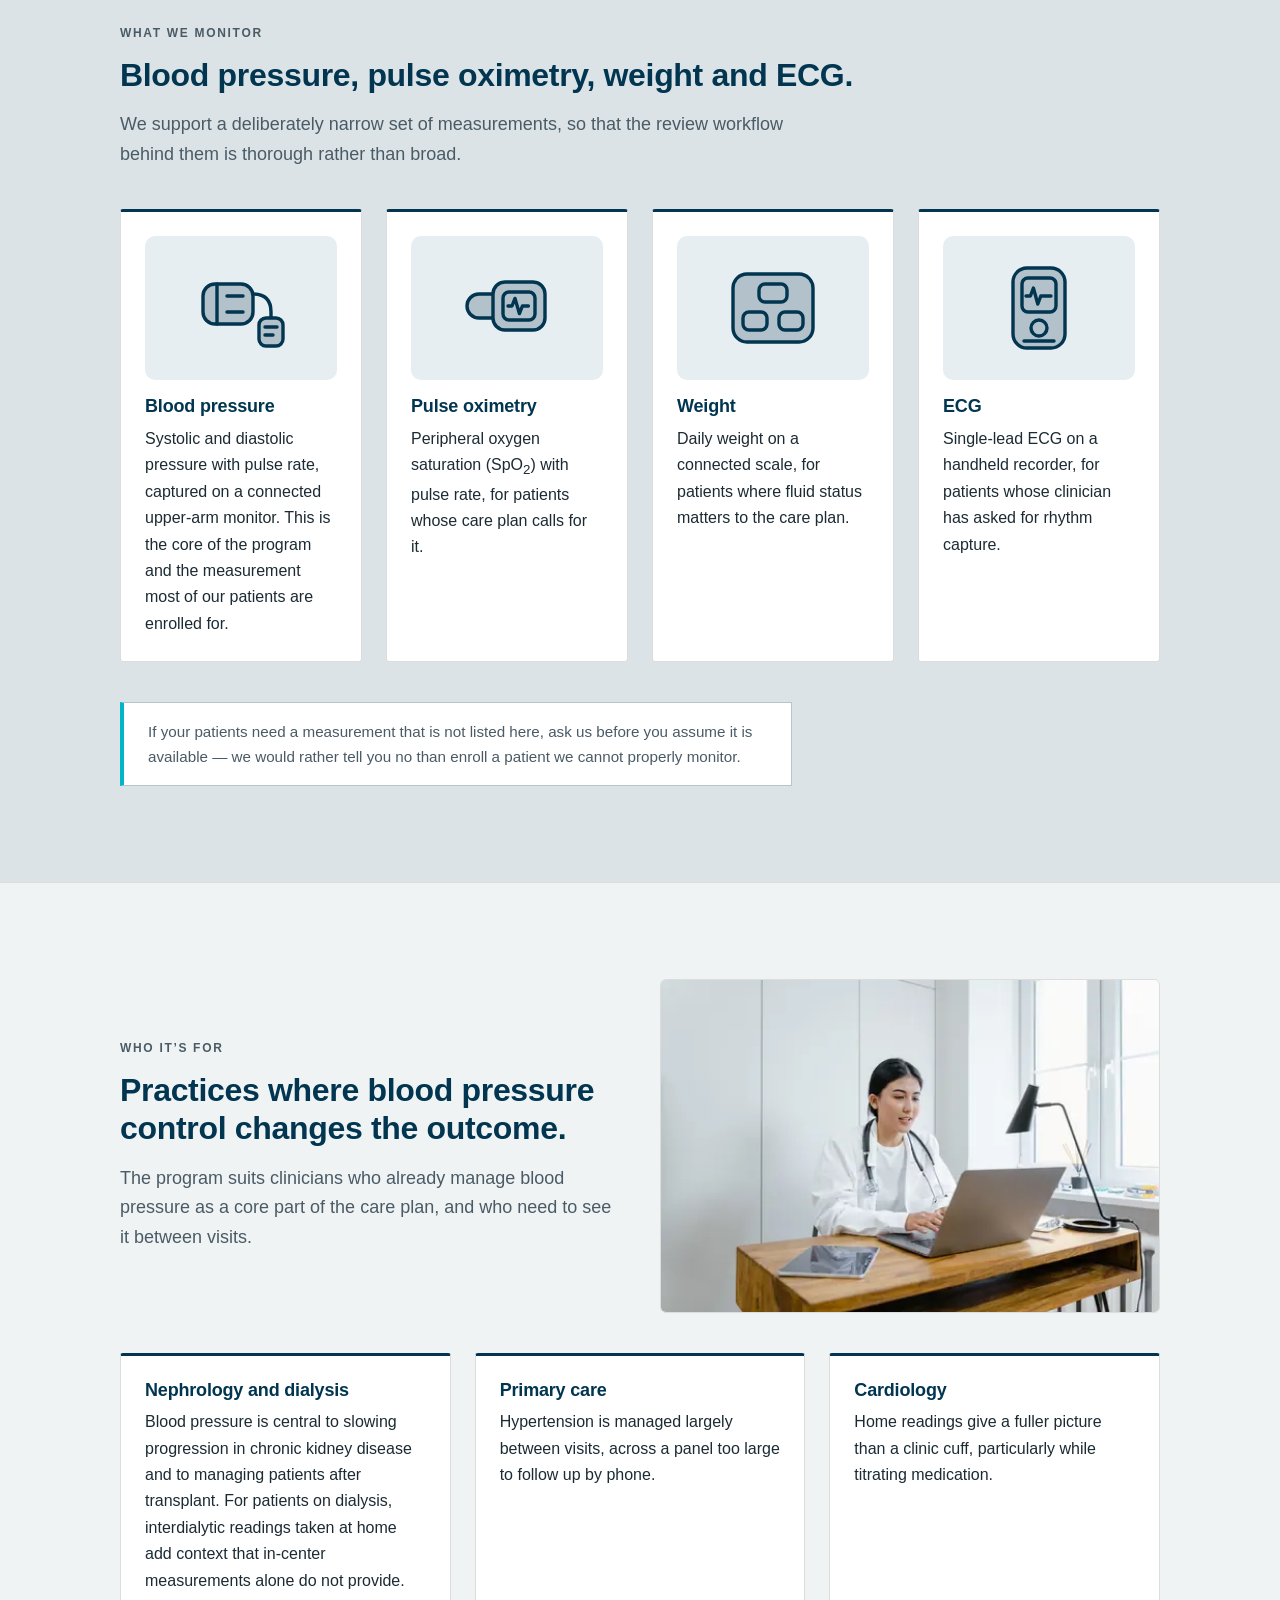
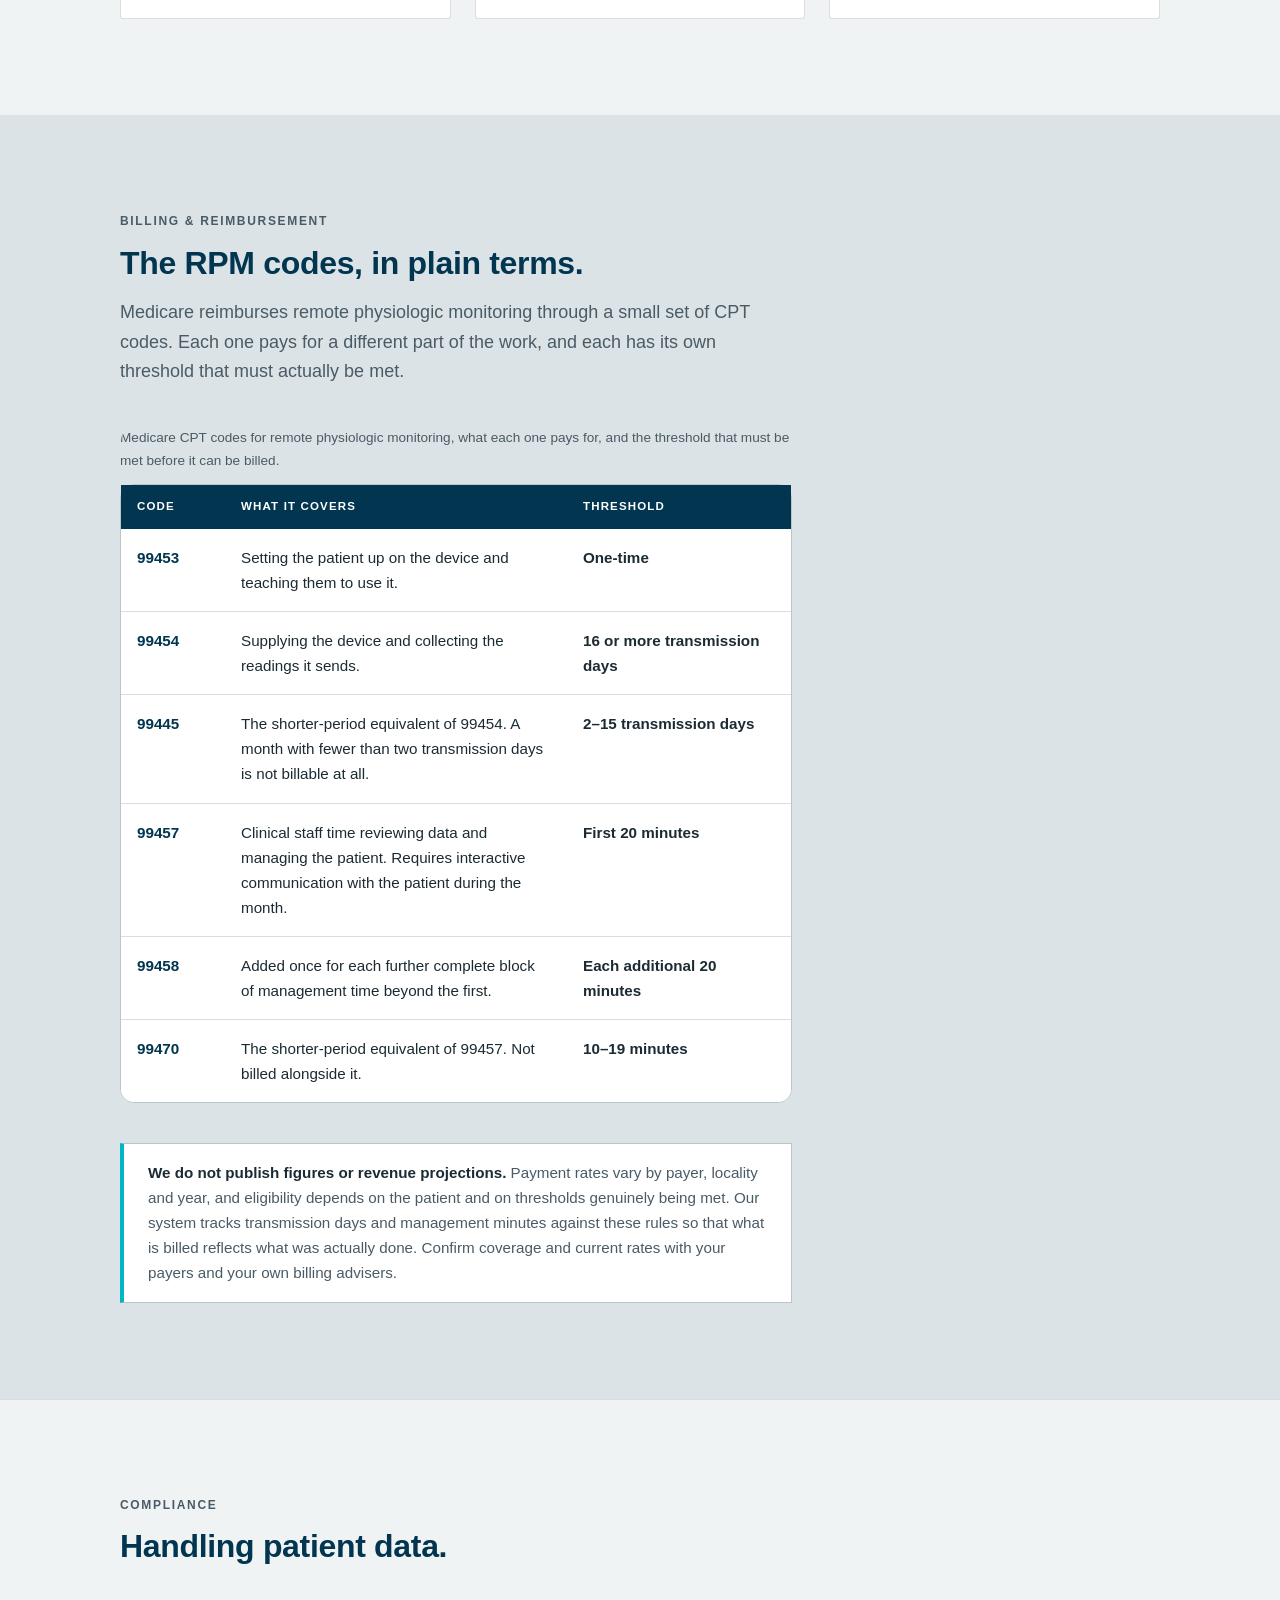
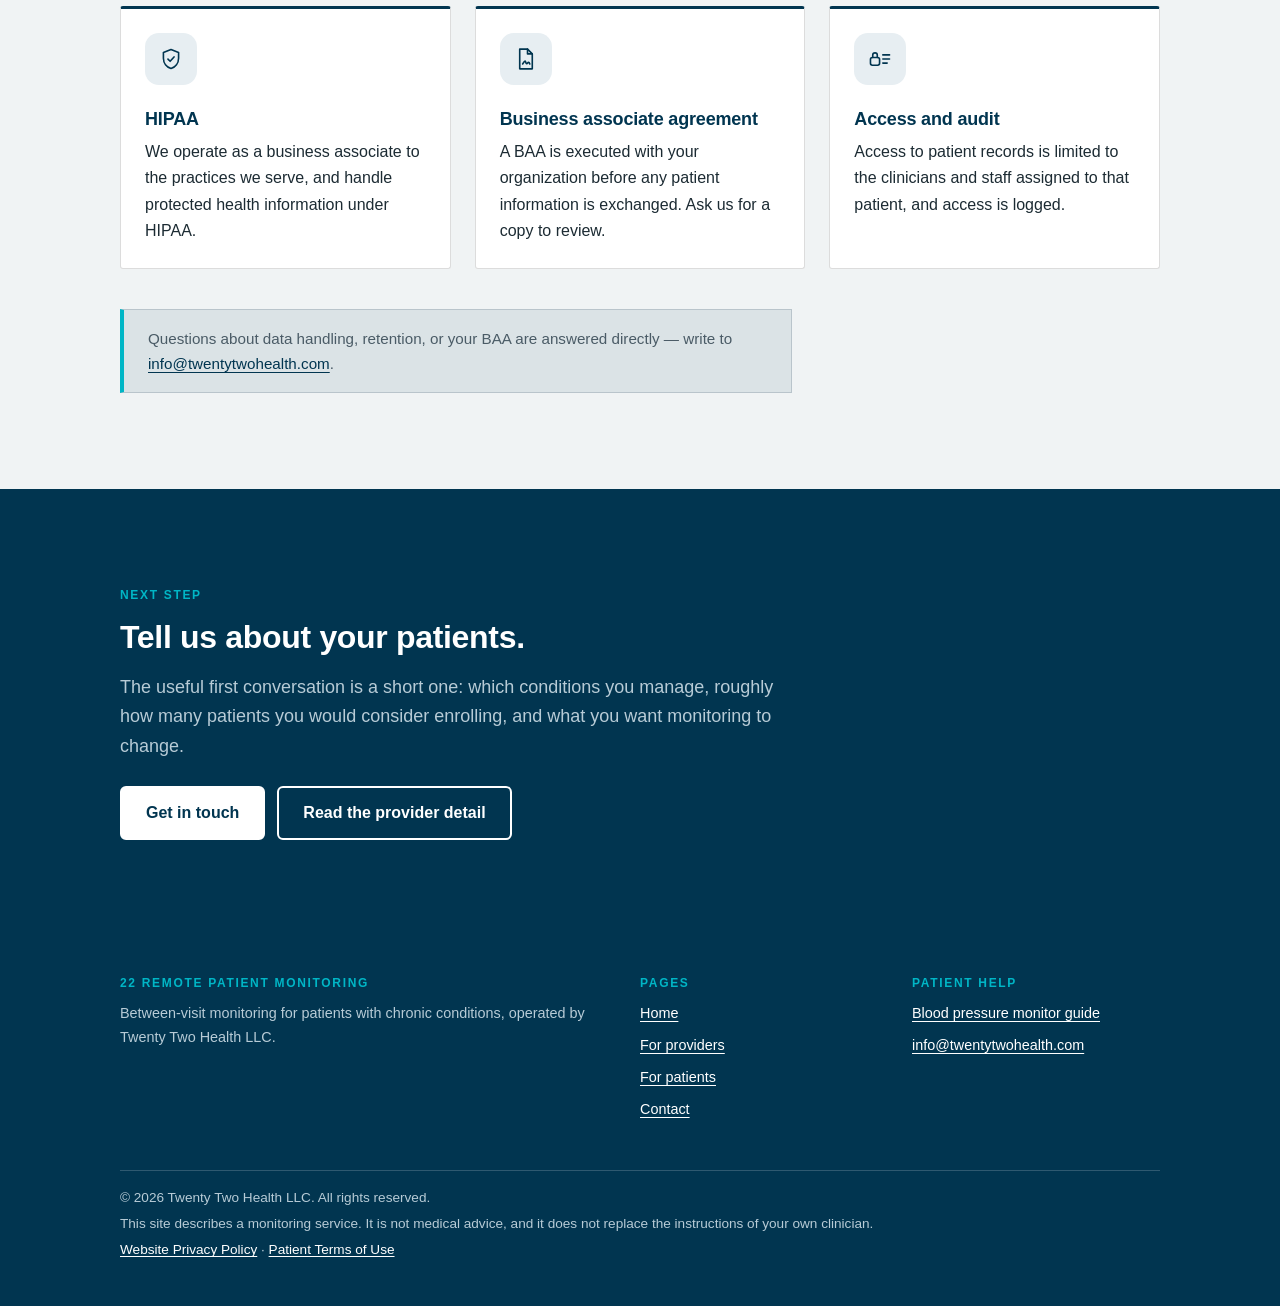
==== commit b9c13dd1: "Add the Patient Terms of Use at /patient-terms/ Rebuilt from the Google Docs export in _src-patient-" ====
--- a/index.html
+++ b/index.html
@@ -31,7 +31,7 @@
     <link rel="icon" type="image/png" href="/assets/favicon-32.png" sizes="32x32" />
     <link rel="apple-touch-icon" href="/assets/favicon-180.png" />
     <link rel="stylesheet" href="/assets/brand.css" />
-    <link rel="stylesheet" href="/assets/site.css?v=26" />
+    <link rel="stylesheet" href="/assets/site.css?v=27" />
   </head>
   <body>
     <a class="skip-link" href="#main">Skip to main content</a>
@@ -733,10 +733,13 @@
             This site describes a monitoring service. It is not medical advice, and it
             does not replace the instructions of your own clinician.
           </p>
-          <p><a href="/privacy-policy/">Website Privacy Policy</a></p>
+          <p>
+            <a href="/privacy-policy/">Website Privacy Policy</a> &middot;
+            <a href="/patient-terms/">Patient Terms of Use</a>
+          </p>
         </div>
       </div>
     </footer>
-    <script src="/assets/site.js?v=26" defer></script>
+    <script src="/assets/site.js?v=27" defer></script>
   </body>
 </html>
